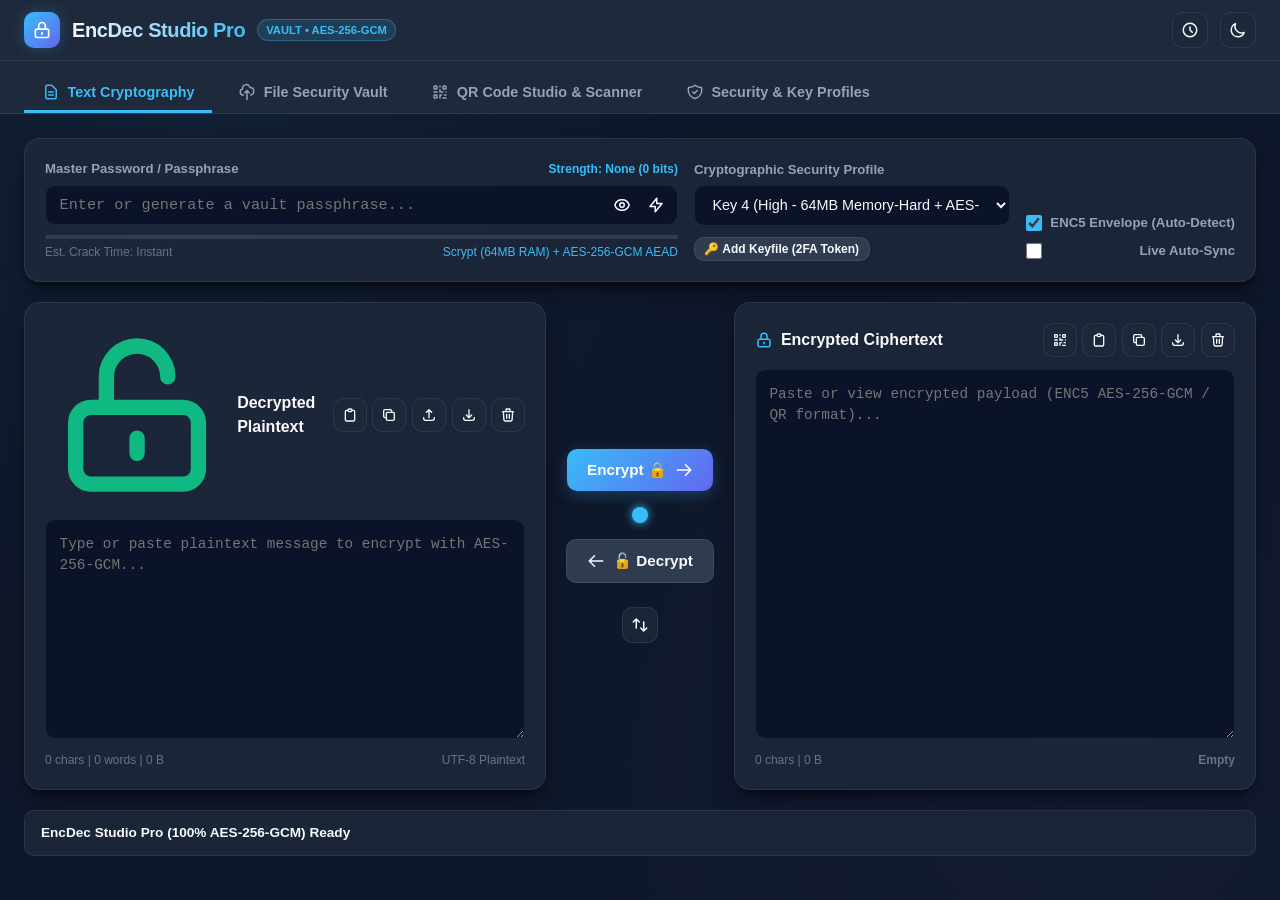
==== encdec_standalone.html @ 1359e19c "Add files via upload" ====
<!DOCTYPE html>
<html lang="en" data-theme="dark">
<head>
  <meta charset="UTF-8">
  <meta name="viewport" content="width=device-width, initial-scale=1.0">
  <title>EncDec Studio Pro — Military-Grade Cryptography & Vault Suite</title>
  <style>
/* ==========================================================================
   EncDec Studio Pro — Ultra-Modern Responsive Stylesheet
   ========================================================================== */

:root {
  --font-sans: -apple-system, BlinkMacSystemFont, "Segoe UI", Roboto, "Helvetica Neue", Arial, sans-serif;
  --font-mono: ui-monospace, "SF Mono", Menlo, Monaco, Consolas, "Liberation Mono", monospace;

  /* Dark Theme (Default) */
  --bg-app: #0f172a;
  --bg-surface: #1e293b;
  --bg-card: rgba(30, 41, 59, 0.85);
  --bg-card-hover: rgba(51, 65, 85, 0.9);
  --bg-input: #0b1329;
  --bg-input-focus: #0f172a;
  
  --border-color: rgba(255, 255, 255, 0.08);
  --border-focus: #38bdf8;
  
  --text-main: #f8fafc;
  --text-muted: #94a3b8;
  --text-dim: #64748b;
  
  --accent-blue: #38bdf8;
  --accent-indigo: #6366f1;
  --accent-purple: #a855f7;
  --accent-green: #10b981;
  --accent-red: #ef4444;
  --accent-amber: #f59e0b;
  
  --glow-blue: rgba(56, 189, 248, 0.25);
  --glow-green: rgba(16, 185, 129, 0.25);
  --glow-red: rgba(239, 68, 68, 0.25);
  
  --radius-sm: 6px;
  --radius-md: 10px;
  --radius-lg: 16px;
  --radius-xl: 24px;
  
  --shadow-card: 0 10px 25px -5px rgba(0, 0, 0, 0.5), 0 8px 10px -6px rgba(0, 0, 0, 0.5);
  --shadow-button: 0 4px 12px rgba(0, 0, 0, 0.25);
  
  --transition-fast: 0.15s ease;
  --transition-normal: 0.25s ease;
}

[data-theme="light"] {
  --bg-app: #f1f5f9;
  --bg-surface: #ffffff;
  --bg-card: rgba(255, 255, 255, 0.9);
  --bg-card-hover: #f8fafc;
  --bg-input: #f8fafc;
  --bg-input-focus: #ffffff;
  
  --border-color: rgba(0, 0, 0, 0.08);
  --border-focus: #0284c7;
  
  --text-main: #0f172a;
  --text-muted: #475569;
  --text-dim: #94a3b8;
  
  --accent-blue: #0284c7;
  --accent-indigo: #4f46e5;
  --accent-purple: #9333ea;
  
  --shadow-card: 0 10px 25px -5px rgba(0, 0, 0, 0.08), 0 8px 10px -6px rgba(0, 0, 0, 0.04);
}

/* Reset & Base Setup */
*, *::before, *::after {
  box-sizing: border-box;
  margin: 0;
  padding: 0;
}

body {
  font-family: var(--font-sans);
  background-color: var(--bg-app);
  color: var(--text-main);
  min-height: 100vh;
  display: flex;
  flex-direction: column;
  line-height: 1.5;
  overflow-x: hidden;
  background-image: radial-gradient(circle at 15% 15%, rgba(56, 189, 248, 0.05) 0%, transparent 40%),
                    radial-gradient(circle at 85% 85%, rgba(99, 102, 241, 0.05) 0%, transparent 40%);
  background-attachment: fixed;
}

/* App Header */
.app-header {
  background: var(--bg-surface);
  border-bottom: 1px solid var(--border-color);
  padding: 0.75rem 1.5rem;
  display: flex;
  justify-content: space-between;
  align-items: center;
  position: sticky;
  top: 0;
  z-index: 50;
  backdrop-filter: blur(12px);
}

.brand-container {
  display: flex;
  align-items: center;
  gap: 0.75rem;
}

.app-logo {
  width: 36px;
  height: 36px;
  background: linear-gradient(135deg, var(--accent-blue), var(--accent-indigo));
  border-radius: var(--radius-md);
  display: flex;
  align-items: center;
  justify-content: center;
  box-shadow: 0 0 15px var(--glow-blue);
}

.app-logo svg {
  width: 20px;
  height: 20px;
  color: #fff;
}

.brand-title {
  font-size: 1.25rem;
  font-weight: 700;
  letter-spacing: -0.02em;
  background: linear-gradient(to right, var(--text-main), var(--accent-blue));
  -webkit-background-clip: text;
  -webkit-text-fill-color: transparent;
}

.app-badge {
  font-size: 0.7rem;
  text-transform: uppercase;
  padding: 2px 8px;
  border-radius: 999px;
  background: rgba(56, 189, 248, 0.15);
  color: var(--accent-blue);
  border: 1px solid rgba(56, 189, 248, 0.3);
  font-weight: 600;
}

.header-actions {
  display: flex;
  align-items: center;
  gap: 0.75rem;
}

.theme-toggle-btn, .icon-btn {
  background: var(--bg-card);
  border: 1px solid var(--border-color);
  color: var(--text-main);
  padding: 0.5rem;
  border-radius: var(--radius-md);
  cursor: pointer;
  display: inline-flex;
  align-items: center;
  justify-content: center;
  transition: all var(--transition-fast);
}

.theme-toggle-btn:hover, .icon-btn:hover {
  background: var(--bg-card-hover);
  border-color: var(--border-focus);
  color: var(--accent-blue);
}

/* Nav Tabs */
.nav-tabs {
  display: flex;
  gap: 0.5rem;
  padding: 0.75rem 1.5rem 0;
  background: var(--bg-surface);
  border-bottom: 1px solid var(--border-color);
  overflow-x: auto;
}

.nav-tab {
  padding: 0.6rem 1.1rem;
  font-size: 0.9rem;
  font-weight: 600;
  color: var(--text-muted);
  background: transparent;
  border: none;
  border-bottom: 3px solid transparent;
  cursor: pointer;
  display: flex;
  align-items: center;
  gap: 0.5rem;
  transition: all var(--transition-fast);
  white-space: nowrap;
}

.nav-tab:hover {
  color: var(--text-main);
}

.nav-tab.active {
  color: var(--accent-blue);
  border-bottom-color: var(--accent-blue);
}

/* Main Container */
.main-container {
  flex: 1;
  max-width: 1380px;
  width: 100%;
  margin: 0 auto;
  padding: 1.5rem;
  display: flex;
  flex-direction: column;
  gap: 1.5rem;
}

.tab-pane {
  display: none;
  flex-direction: column;
  gap: 1.25rem;
  animation: fadeIn 0.2s ease-in-out;
}

.tab-pane.active {
  display: flex;
}

@keyframes fadeIn {
  from { opacity: 0; transform: translateY(4px); }
  to { opacity: 1; transform: translateY(0); }
}

/* Glass Card */
.glass-card {
  background: var(--bg-card);
  border: 1px solid var(--border-color);
  border-radius: var(--radius-lg);
  padding: 1.25rem;
  box-shadow: var(--shadow-card);
  backdrop-filter: blur(16px);
  position: relative;
}

/* Master Password & Configuration Bar */
.master-bar {
  display: flex;
  flex-direction: column;
  gap: 1rem;
}

.master-bar-grid {
  display: grid;
  grid-template-columns: 2fr 1fr auto;
  gap: 1rem;
  align-items: end;
}

@media (max-width: 900px) {
  .master-bar-grid {
    grid-template-columns: 1fr;
  }
}

.input-group {
  display: flex;
  flex-direction: column;
  gap: 0.35rem;
  position: relative;
}

.input-label {
  font-size: 0.825rem;
  font-weight: 600;
  color: var(--text-muted);
  display: flex;
  justify-content: space-between;
  align-items: center;
}

.input-wrapper {
  display: flex;
  align-items: center;
  background: var(--bg-input);
  border: 1px solid var(--border-color);
  border-radius: var(--radius-md);
  overflow: hidden;
  transition: border-color var(--transition-fast);
}

.input-wrapper:focus-within {
  border-color: var(--border-focus);
  box-shadow: 0 0 0 2px var(--glow-blue);
}

.input-field {
  width: 100%;
  padding: 0.65rem 0.85rem;
  background: transparent;
  border: none;
  color: var(--text-main);
  font-family: var(--font-mono);
  font-size: 0.95rem;
  outline: none;
}

.select-field {
  width: 100%;
  padding: 0.65rem 0.85rem;
  background: var(--bg-input);
  border: 1px solid var(--border-color);
  border-radius: var(--radius-md);
  color: var(--text-main);
  font-size: 0.9rem;
  font-weight: 500;
  outline: none;
  cursor: pointer;
  transition: border-color var(--transition-fast);
}

.select-field:focus {
  border-color: var(--border-focus);
}

/* Password Strength Indicator */
.password-meter-container {
  display: flex;
  flex-direction: column;
  gap: 0.25rem;
  margin-top: 0.25rem;
}

.password-meter-bar {
  height: 4px;
  width: 100%;
  background: rgba(255, 255, 255, 0.1);
  border-radius: 999px;
  overflow: hidden;
}

.password-meter-fill {
  height: 100%;
  width: 0%;
  border-radius: 999px;
  transition: width 0.3s ease, background-color 0.3s ease;
}

.password-meta {
  display: flex;
  justify-content: space-between;
  font-size: 0.75rem;
  color: var(--text-dim);
}

/* Workspace Layout: Split Column */
.workspace-grid {
  display: grid;
  grid-template-columns: 1fr auto 1fr;
  gap: 1.25rem;
  align-items: stretch;
}

@media (max-width: 1024px) {
  .workspace-grid {
    grid-template-columns: 1fr;
  }
}

.text-panel {
  display: flex;
  flex-direction: column;
  gap: 0.75rem;
}

.panel-header {
  display: flex;
  justify-content: space-between;
  align-items: center;
}

.panel-title {
  font-size: 1rem;
  font-weight: 700;
  display: flex;
  align-items: center;
  gap: 0.5rem;
}

.panel-actions {
  display: flex;
  gap: 0.35rem;
}

.panel-textarea-wrapper {
  position: relative;
  flex: 1;
  display: flex;
}

.panel-textarea {
  width: 100%;
  min-height: 220px;
  padding: 0.85rem;
  background: var(--bg-input);
  border: 1px solid var(--border-color);
  border-radius: var(--radius-md);
  color: var(--text-main);
  font-family: var(--font-mono);
  font-size: 0.9rem;
  line-height: 1.5;
  resize: vertical;
  outline: none;
  transition: border-color var(--transition-fast);
}

.panel-textarea:focus {
  border-color: var(--border-focus);
  box-shadow: 0 0 0 2px var(--glow-blue);
}

.panel-footer {
  display: flex;
  justify-content: space-between;
  align-items: center;
  font-size: 0.75rem;
  color: var(--text-dim);
}

/* Central Action Hub */
.action-hub {
  display: flex;
  flex-direction: column;
  align-items: center;
  justify-content: center;
  gap: 1rem;
  padding: 1rem 0;
}

@media (max-width: 1024px) {
  .action-hub {
    flex-direction: row;
    flex-wrap: wrap;
  }
}

.action-btn-primary {
  background: linear-gradient(135deg, var(--accent-blue), var(--accent-indigo));
  color: #fff;
  border: none;
  padding: 0.75rem 1.25rem;
  border-radius: var(--radius-md);
  font-weight: 700;
  font-size: 0.95rem;
  cursor: pointer;
  display: flex;
  align-items: center;
  gap: 0.5rem;
  box-shadow: 0 4px 15px var(--glow-blue);
  transition: all var(--transition-fast);
}

.action-btn-primary:hover {
  transform: translateY(-1px);
  box-shadow: 0 6px 20px var(--glow-blue);
}

.action-btn-primary:active {
  transform: translateY(1px);
}

.action-btn-secondary {
  background: var(--bg-card-hover);
  color: var(--text-main);
  border: 1px solid var(--border-color);
  padding: 0.75rem 1.25rem;
  border-radius: var(--radius-md);
  font-weight: 700;
  font-size: 0.95rem;
  cursor: pointer;
  display: flex;
  align-items: center;
  gap: 0.5rem;
  transition: all var(--transition-fast);
}

.action-btn-secondary:hover {
  border-color: var(--border-focus);
  color: var(--accent-blue);
}

/* Status Indicator Beacon */
.status-beacon-container {
  display: flex;
  align-items: center;
  justify-content: center;
  position: relative;
}

.beacon-dot {
  width: 16px;
  height: 16px;
  border-radius: 50%;
  background: var(--accent-blue);
  box-shadow: 0 0 10px var(--accent-blue);
  transition: background-color 0.3s ease, box-shadow 0.3s ease;
}

.beacon-dot.success {
  background: var(--accent-green);
  box-shadow: 0 0 15px var(--glow-green);
}

.beacon-dot.error {
  background: var(--accent-red);
  box-shadow: 0 0 15px var(--glow-red);
}

.beacon-dot.processing {
  background: var(--accent-amber);
  animation: pulse 1s infinite;
}

@keyframes pulse {
  0% { transform: scale(0.9); opacity: 0.7; }
  50% { transform: scale(1.15); opacity: 1; }
  100% { transform: scale(0.9); opacity: 0.7; }
}

/* Status Banner */
.status-banner {
  background: var(--bg-card);
  border: 1px solid var(--border-color);
  border-radius: var(--radius-md);
  padding: 0.75rem 1rem;
  display: flex;
  align-items: center;
  justify-content: space-between;
  font-size: 0.85rem;
}

.status-message {
  display: flex;
  align-items: center;
  gap: 0.5rem;
  font-weight: 600;
}

/* File Dropzone */
.dropzone {
  border: 2px dashed var(--border-color);
  border-radius: var(--radius-lg);
  padding: 2.5rem 1.5rem;
  display: flex;
  flex-direction: column;
  align-items: center;
  justify-content: center;
  gap: 1rem;
  background: rgba(11, 19, 41, 0.4);
  cursor: pointer;
  transition: all var(--transition-normal);
  text-align: center;
}

.dropzone:hover, .dropzone.dragover {
  border-color: var(--accent-blue);
  background: rgba(56, 189, 248, 0.05);
}

.dropzone-icon {
  width: 48px;
  height: 48px;
  color: var(--accent-blue);
}

.file-info-card {
  display: flex;
  align-items: center;
  justify-content: space-between;
  background: var(--bg-input);
  border: 1px solid var(--border-color);
  border-radius: var(--radius-md);
  padding: 1rem;
}

/* QR Code Studio */
.qr-studio-grid {
  display: grid;
  grid-template-columns: 1fr 1fr;
  gap: 1.5rem;
}

@media (max-width: 900px) {
  .qr-studio-grid {
    grid-template-columns: 1fr;
  }
}

.qr-canvas-container {
  display: flex;
  flex-direction: column;
  align-items: center;
  justify-content: center;
  padding: 1.5rem;
  background: #ffffff;
  border-radius: var(--radius-md);
  box-shadow: 0 4px 20px rgba(0, 0, 0, 0.2);
  margin-bottom: 1rem;
}

.qr-canvas-container canvas {
  max-width: 100%;
  height: auto;
  border-radius: var(--radius-sm);
}

.camera-preview-container {
  position: relative;
  width: 100%;
  aspect-ratio: 4/3;
  background: #000;
  border-radius: var(--radius-md);
  overflow: hidden;
  display: flex;
  align-items: center;
  justify-content: center;
}

.camera-preview-container video {
  width: 100%;
  height: 100%;
  object-fit: cover;
}

.scan-reticle {
  position: absolute;
  width: 60%;
  height: 60%;
  border: 2px solid var(--accent-blue);
  border-radius: var(--radius-md);
  box-shadow: 0 0 0 9999px rgba(0, 0, 0, 0.5);
  pointer-events: none;
}

.scan-laser {
  position: absolute;
  top: 0;
  left: 0;
  width: 100%;
  height: 2px;
  background: linear-gradient(to right, transparent, var(--accent-blue), transparent);
  box-shadow: 0 0 8px var(--accent-blue);
  animation: scanLaser 2s linear infinite;
}

@keyframes scanLaser {
  0% { top: 0%; opacity: 0.8; }
  50% { top: 100%; opacity: 1; }
  100% { top: 0%; opacity: 0.8; }
}

/* Modals */
.modal-overlay {
  position: fixed;
  top: 0;
  left: 0;
  width: 100vw;
  height: 100vh;
  background: rgba(0, 0, 0, 0.7);
  backdrop-filter: blur(8px);
  display: flex;
  align-items: center;
  justify-content: center;
  z-index: 100;
  opacity: 0;
  pointer-events: none;
  transition: opacity var(--transition-normal);
}

.modal-overlay.open {
  opacity: 1;
  pointer-events: auto;
}

.modal-dialog {
  background: var(--bg-surface);
  border: 1px solid var(--border-color);
  border-radius: var(--radius-xl);
  max-width: 540px;
  width: 90%;
  box-shadow: 0 25px 50px -12px rgba(0, 0, 0, 0.7);
  padding: 1.5rem;
  transform: scale(0.95);
  transition: transform var(--transition-normal);
}

.modal-overlay.open .modal-dialog {
  transform: scale(1);
}

/* Toast System */
.toast-container {
  position: fixed;
  bottom: 1.5rem;
  right: 1.5rem;
  display: flex;
  flex-direction: column;
  gap: 0.5rem;
  z-index: 200;
}

.toast {
  background: var(--bg-surface);
  color: var(--text-main);
  border: 1px solid var(--border-color);
  border-left: 4px solid var(--accent-blue);
  border-radius: var(--radius-md);
  padding: 0.75rem 1rem;
  box-shadow: var(--shadow-card);
  display: flex;
  align-items: center;
  gap: 0.5rem;
  font-size: 0.875rem;
  font-weight: 500;
  animation: slideInRight 0.3s cubic-bezier(0.16, 1, 0.3, 1);
}

.toast.success { border-left-color: var(--accent-green); }
.toast.error { border-left-color: var(--accent-red); }

@keyframes slideInRight {
  from { transform: translateX(100%); opacity: 0; }
  to { transform: translateX(0); opacity: 1; }
}

/* Security Profile Table */
.security-table {
  width: 100%;
  border-collapse: collapse;
  font-size: 0.875rem;
}

.security-table th, .security-table td {
  padding: 0.75rem 1rem;
  text-align: left;
  border-bottom: 1px solid var(--border-color);
}

.security-table th {
  color: var(--text-muted);
  font-weight: 600;
  background: rgba(255, 255, 255, 0.02);
}

.security-table tr:hover td {
  background: rgba(255, 255, 255, 0.03);
}

/* Responsive Utilities */
@media (max-width: 640px) {
  .main-container { padding: 1rem; }
  .nav-tabs { padding: 0.5rem 1rem 0; }
  .panel-header { flex-direction: column; align-items: flex-start; gap: 0.5rem; }
}

</style>
</head>
<body>
  <!-- App Header -->
  <header class="app-header">
    <div class="brand-container">
      <div class="app-logo">
        <svg fill="none" stroke="currentColor" viewBox="0 0 24 24">
          <path stroke-linecap="round" stroke-linejoin="round" stroke-width="2" d="M12 15v2m-6 4h12a2 2 0 002-2v-6a2 2 0 00-2-2H6a2 2 0 00-2 2v6a2 2 0 002 2zm10-10V7a4 4 0 00-8 0v4h8z"/>
        </svg>
      </div>
      <div>
        <h1 class="brand-title">EncDec Studio Pro</h1>
      </div>
      <span class="app-badge">Vault • AES-256-GCM</span>
    </div>
    
    <div class="header-actions">
      <button class="icon-btn" id="openLogBtn" title="View Session Activity Log">
        <svg width="18" height="18" fill="none" stroke="currentColor" viewBox="0 0 24 24">
          <path stroke-linecap="round" stroke-linejoin="round" stroke-width="2" d="M12 8v4l3 3m6-3a9 9 0 11-18 0 9 9 0 0118 0z"/>
        </svg>
      </button>
      <button class="theme-toggle-btn" id="themeToggleBtn" title="Toggle Dark/Light Mode">
        <svg id="themeIcon" width="18" height="18" fill="none" stroke="currentColor" viewBox="0 0 24 24">
          <path stroke-linecap="round" stroke-linejoin="round" stroke-width="2" d="M20.354 15.354A9 9 0 018.646 3.646 9.003 9.003 0 0012 21a9.003 9.003 0 008.354-5.646z"/>
        </svg>
      </button>
    </div>
  </header>

  <!-- Navigation Tabs -->
  <nav class="nav-tabs">
    <button class="nav-tab active" data-tab="text">
      <svg width="18" height="18" fill="none" stroke="currentColor" viewBox="0 0 24 24"><path stroke-linecap="round" stroke-linejoin="round" stroke-width="2" d="M9 12h6m-6 4h6m2 5H7a2 2 0 01-2-2V5a2 2 0 012-2h5.586a1 1 0 01.707.293l5.414 5.414a1 1 0 01.293.707V19a2 2 0 01-2 2z"/></svg>
      Text Cryptography
    </button>
    <button class="nav-tab" data-tab="file">
      <svg width="18" height="18" fill="none" stroke="currentColor" viewBox="0 0 24 24"><path stroke-linecap="round" stroke-linejoin="round" stroke-width="2" d="M7 16a4 4 0 01-.88-7.903A5 5 0 1115.9 6L16 6a5 5 0 011 9.9M15 13l-3-3m0 0l-3 3m3-3v12"/></svg>
      File Security Vault
    </button>
    <button class="nav-tab" data-tab="qr">
      <svg width="18" height="18" fill="none" stroke="currentColor" viewBox="0 0 24 24"><path stroke-linecap="round" stroke-linejoin="round" stroke-width="2" d="M12 4v1m6 11h2m-6 0h-2v4m0-11v3m0 0h.01M12 12h4.01M16 20h4M4 12h4m12 0h.01M5 8h2a1 1 0 001-1V5a1 1 0 00-1-1H5a1 1 0 00-1 1v2a1 1 0 001 1zm12 0h2a1 1 0 001-1V5a1 1 0 00-1-1h-2a1 1 0 00-1 1v2a1 1 0 001 1zM5 20h2a1 1 0 001-1v-2a1 1 0 00-1-1H5a1 1 0 00-1 1v2a1 1 0 001 1z"/></svg>
      QR Code Studio & Scanner
    </button>
    <button class="nav-tab" data-tab="security">
      <svg width="18" height="18" fill="none" stroke="currentColor" viewBox="0 0 24 24"><path stroke-linecap="round" stroke-linejoin="round" stroke-width="2" d="M9 12l2 2 4-4m5.618-4.016A11.955 11.955 0 0112 2.944a11.955 11.955 0 01-8.618 3.04A12.02 12.02 0 003 9c0 5.591 3.824 10.29 9 11.622 5.176-1.332 9-6.03 9-11.622 0-1.042-.133-2.052-.382-3.016z"/></svg>
      Security & Key Profiles
    </button>
  </nav>

  <!-- Main Workspace -->
  <main class="main-container">
    
    <!-- Tab 1: Text Cryptography -->
    <section id="textPane" class="tab-pane active">
      <!-- Master Password & Configuration Bar -->
      <div class="glass-card master-bar">
        <div class="master-bar-grid">
          <div class="input-group">
            <div class="input-label">
              <span>Master Password / Passphrase</span>
              <span id="passwordEntropyLabel" style="font-size: 0.75rem; color: var(--accent-blue);">Strength: None (0 bits)</span>
            </div>
            <div class="input-wrapper">
              <input type="password" id="masterPassword" class="input-field" placeholder="Enter or generate a vault passphrase...">
              <button id="togglePasswordBtn" class="icon-btn" style="border:none; background:transparent;" title="Show/Hide Password">
                <svg id="eyeIcon" width="18" height="18" fill="none" stroke="currentColor" viewBox="0 0 24 24"><path stroke-linecap="round" stroke-linejoin="round" stroke-width="2" d="M15 12a3 3 0 11-6 0 3 3 0 016 0z"/><path stroke-linecap="round" stroke-linejoin="round" stroke-width="2" d="M2.458 12C3.732 7.943 7.523 5 12 5c4.478 0 8.268 2.943 9.542 7-1.274 4.057-5.064 7-9.542 7-4.477 0-8.268-2.943-9.542-7z"/></svg>
              </button>
              <button id="generatePasswordBtn" class="icon-btn" style="border:none; background:transparent; margin-right: 4px;" title="Open Diceware & Password Generator">
                <svg width="18" height="18" fill="none" stroke="currentColor" viewBox="0 0 24 24"><path stroke-linecap="round" stroke-linejoin="round" stroke-width="2" d="M13 10V3L4 14h7v7l9-11h-7z"/></svg>
              </button>
            </div>
            <div class="password-meter-container">
              <div class="password-meter-bar">
                <div id="passwordMeterFill" class="password-meter-fill"></div>
              </div>
              <div class="password-meta">
                <span id="passwordCrackTimeLabel">Est. Crack Time: Instant</span>
                <span id="kdfLabelBadge">Scrypt Memory-Hard / Argon2</span>
              </div>
            </div>
          </div>

          <div class="input-group">
            <label class="input-label" for="keyTypeSelect">Cryptographic Security Profile</label>
            <select id="keyTypeSelect" class="select-field"></select>
            
            <!-- Keyfile / 2FA Status -->
            <div style="display: flex; align-items: center; gap: 0.5rem; margin-top: 0.35rem;">
              <button id="loadKeyfileBtn" class="action-btn-secondary" style="padding: 0.25rem 0.6rem; font-size: 0.75rem; display: flex; align-items: center; gap: 4px;" title="Attach a 2-factor Keyfile token">
                <span>🔑 Add Keyfile (2FA Token)</span>
              </button>
              <input type="file" id="keyfileInput" style="display: none;">
              <div id="keyfileBadge" style="display: none; align-items: center; gap: 6px; font-size: 0.75rem; background: rgba(16,185,129,0.15); border: 1px solid rgba(16,185,129,0.3); color: var(--accent-green); padding: 2px 8px; border-radius: var(--radius-sm);">
                <span id="keyfileNameSpan">Keyfile Active</span>
                <button id="removeKeyfileBtn" style="background: none; border: none; color: inherit; cursor: pointer; font-size: 0.8rem;" title="Remove Keyfile">✕</button>
              </div>
            </div>
          </div>

          <div class="input-group" style="justify-content: flex-end; gap: 0.5rem;">
            <label class="input-label" style="display:flex; align-items:center; gap:0.5rem; cursor:pointer;" title="Auto-detects Key tier on decrypt">
              <input type="checkbox" id="useEnvelopeToggle" checked style="accent-color: var(--accent-blue); width: 16px; height: 16px;">
              <span>ENC5 Envelope (Auto-Detect)</span>
            </label>
            <label class="input-label" style="display:flex; align-items:center; gap:0.5rem; cursor:pointer;" title="Automatically encrypts or decrypts as you type">
              <input type="checkbox" id="liveSyncToggle" style="accent-color: var(--accent-blue); width: 16px; height: 16px;">
              <span>Live Auto-Sync</span>
            </label>
          </div>
        </div>
      </div>

      <!-- Split Workspace Panes -->
      <div class="workspace-grid">
        <!-- Left Panel: Decrypted Plaintext -->
        <div class="glass-card text-panel">
          <div class="panel-header">
            <div class="panel-title">
              <svg width=\"18\" height=\"18\" color="var(--accent-green)" fill="none" stroke="currentColor" viewBox="0 0 24 24"><path stroke-linecap="round" stroke-linejoin="round" stroke-width="2" d="M8 11V7a4 4 0 118 0m-4 8v2m-6 4h12a2 2 0 002-2v-6a2 2 0 00-2-2H6a2 2 0 00-2 2v6a2 2 0 002 2z"/></svg>
              Decrypted Plaintext
            </div>
            <div class="panel-actions">
              <button id="pastePlainBtn" class="icon-btn" title="Paste Plaintext"><svg width="16" height="16" fill="none" stroke="currentColor" viewBox="0 0 24 24"><path stroke-linecap="round" stroke-linejoin="round" stroke-width="2" d="M9 5H7a2 2 0 00-2 2v12a2 2 0 002 2h10a2 2 0 002-2V7a2 2 0 00-2-2h-2M9 5a2 2 0 002 2h2a2 2 0 002-2M9 5a2 2 0 012-2h2a2 2 0 012 2"/></svg></button>
              <button id="copyPlainBtn" class="icon-btn" title="Copy Plaintext"><svg width="16" height="16" fill="none" stroke="currentColor" viewBox="0 0 24 24"><path stroke-linecap="round" stroke-linejoin="round" stroke-width="2" d="M8 16H6a2 2 0 01-2-2V6a2 2 0 012-2h8a2 2 0 012 2v2m-6 12h8a2 2 0 002-2v-8a2 2 0 00-2-2h-8a2 2 0 00-2 2v8a2 2 0 002 2z"/></svg></button>
              <button id="loadPlainBtn" class="icon-btn" title="Load Text File"><svg width="16" height="16" fill="none" stroke="currentColor" viewBox="0 0 24 24"><path stroke-linecap="round" stroke-linejoin="round" stroke-width="2" d="M4 16v1a3 3 0 003 3h10a3 3 0 003-3v-1m-4-8l-4-4m0 0L8 8m4-4v12"/></svg></button>
              <input type="file" id="plainFileInput" style="display: none;" accept=".txt,.md,.json,.csv,.log,.py,.js,.html">
              <button id="downloadPlainBtn" class="icon-btn" title="Save as .txt"><svg width="16" height="16" fill="none" stroke="currentColor" viewBox="0 0 24 24"><path stroke-linecap="round" stroke-linejoin="round" stroke-width="2" d="M4 16v1a3 3 0 003 3h10a3 3 0 003-3v-1m-4-4l-4 4m0 0l-4-4m4 4V4"/></svg></button>
              <button id="clearPlainBtn" class="icon-btn" title="Clear Plaintext"><svg width="16" height="16" fill="none" stroke="currentColor" viewBox="0 0 24 24"><path stroke-linecap="round" stroke-linejoin="round" stroke-width="2" d="M19 7l-.867 12.142A2 2 0 0116.138 21H7.862a2 2 0 01-1.995-1.858L5 7m5 4v6m4-6v6m1-10V4a1 1 0 00-1-1h-4a1 1 0 00-1 1v3M4 7h16"/></svg></button>
            </div>
          </div>
          <div class="panel-textarea-wrapper">
            <textarea id="plainTextInput" class="panel-textarea" placeholder="Type or paste plaintext message to encrypt with AES-256-GCM..."></textarea>
          </div>
          <div class="panel-footer">
            <span id="plainStats">0 chars | 0 words | 0 B</span>
            <span>UTF-8 Plaintext</span>
          </div>
        </div>

        <!-- Center Hub: Actions -->
        <div class="action-hub">
          <button id="encryptBtn" class="action-btn-primary" title="Encrypt Plaintext (Ctrl+Enter)">
            <span>Encrypt 🔒</span>
            <svg width="18" height="18" fill="none" stroke="currentColor" viewBox="0 0 24 24"><path stroke-linecap="round" stroke-linejoin="round" stroke-width="2" d="M14 5l7 7m0 0l-7 7m7-7H3"/></svg>
          </button>
          
          <div class="status-beacon-container" title="Cryptographic State">
            <div id="statusBeacon" class="beacon-dot"></div>
          </div>

          <button id="decryptBtn" class="action-btn-secondary" title="Decrypt Ciphertext (Ctrl+Shift+Enter)">
            <svg width="18" height="18" fill="none" stroke="currentColor" viewBox="0 0 24 24"><path stroke-linecap="round" stroke-linejoin="round" stroke-width="2" d="M10 19l-7-7m0 0l7-7m-7 7h18"/></svg>
            <span>🔓 Decrypt</span>
          </button>

          <button id="swapTextBtn" class="icon-btn" title="Swap Plaintext & Ciphertext" style="margin-top: 0.5rem;">
            <svg width="18" height="18" fill="none" stroke="currentColor" viewBox="0 0 24 24"><path stroke-linecap="round" stroke-linejoin="round" stroke-width="2" d="M7 16V4m0 0L3 8m4-4l4 4m6 0v12m0 0l4-4m-4 4l-4-4"/></svg>
          </button>
        </div>

        <!-- Right Panel: Encrypted Ciphertext -->
        <div class="glass-card text-panel">
          <div class="panel-header">
            <div class="panel-title">
              <svg width="18" height="18" color="var(--accent-blue)" fill="none" stroke="currentColor" viewBox="0 0 24 24"><path stroke-linecap="round" stroke-linejoin="round" stroke-width="2" d="M12 15v2m-6 4h12a2 2 0 002-2v-6a2 2 0 00-2-2H6a2 2 0 00-2 2v6a2 2 0 002 2zm10-10V7a4 4 0 00-8 0v4h8z"/></svg>
              Encrypted Ciphertext
            </div>
            <div class="panel-actions">
              <button id="openQrBtn" class="icon-btn" title="Show QR Code"><svg width="16" height="16" fill="none" stroke="currentColor" viewBox="0 0 24 24"><path stroke-linecap="round" stroke-linejoin="round" stroke-width="2" d="M12 4v1m6 11h2m-6 0h-2v4m0-11v3m0 0h.01M12 12h4.01M16 20h4M4 12h4m12 0h.01M5 8h2a1 1 0 001-1V5a1 1 0 00-1-1H5a1 1 0 00-1 1v2a1 1 0 001 1zm12 0h2a1 1 0 001-1V5a1 1 0 00-1-1h-2a1 1 0 00-1 1v2a1 1 0 001 1zM5 20h2a1 1 0 001-1v-2a1 1 0 00-1-1H5a1 1 0 00-1 1v2a1 1 0 001 1z"/></svg></button>
              <button id="pasteCipherBtn" class="icon-btn" title="Paste Ciphertext / QR Scan"><svg width="16" height="16" fill="none" stroke="currentColor" viewBox="0 0 24 24"><path stroke-linecap="round" stroke-linejoin="round" stroke-width="2" d="M9 5H7a2 2 0 00-2 2v12a2 2 0 002 2h10a2 2 0 002-2V7a2 2 0 00-2-2h-2M9 5a2 2 0 002 2h2a2 2 0 002-2M9 5a2 2 0 012-2h2a2 2 0 012 2"/></svg></button>
              <button id="copyCipherBtn" class="icon-btn" title="Copy Ciphertext"><svg width="16" height="16" fill="none" stroke="currentColor" viewBox="0 0 24 24"><path stroke-linecap="round" stroke-linejoin="round" stroke-width="2" d="M8 16H6a2 2 0 01-2-2V6a2 2 0 012-2h8a2 2 0 012 2v2m-6 12h8a2 2 0 002-2v-8a2 2 0 00-2-2h-8a2 2 0 00-2 2v8a2 2 0 002 2z"/></svg></button>
              <button id="downloadCipherBtn" class="icon-btn" title="Save as .enc / .txt"><svg width="16" height="16" fill="none" stroke="currentColor" viewBox="0 0 24 24"><path stroke-linecap="round" stroke-linejoin="round" stroke-width="2" d="M4 16v1a3 3 0 003 3h10a3 3 0 003-3v-1m-4-4l-4 4m0 0l-4-4m4 4V4"/></svg></button>
              <button id="clearCipherBtn" class="icon-btn" title="Clear Ciphertext"><svg width="16" height="16" fill="none" stroke="currentColor" viewBox="0 0 24 24"><path stroke-linecap="round" stroke-linejoin="round" stroke-width="2" d="M19 7l-.867 12.142A2 2 0 0116.138 21H7.862a2 2 0 01-1.995-1.858L5 7m5 4v6m4-6v6m1-10V4a1 1 0 00-1-1h-4a1 1 0 00-1 1v3M4 7h16"/></svg></button>
            </div>
          </div>
          <div class="panel-textarea-wrapper">
            <textarea id="cipherTextInput" class="panel-textarea" placeholder="Paste or view encrypted payload (ENC5 AES-256-GCM / QR format)..."></textarea>
          </div>
          <div class="panel-footer">
            <span id="cipherStats">0 chars | 0 B</span>
            <span id="payloadBadge" style="font-weight: 600;">Empty</span>
          </div>
        </div>
      </div>

      <!-- Status Banner -->
      <div class="status-banner">
        <div class="status-message">
          <span id="statusMessage">Ready</span>
        </div>
        <div id="statusDetails" style="font-size: 0.75rem; color: var(--text-dim);"></div>
      </div>
    </section>

    <!-- Tab 2: File Security Vault -->
    <section id="filePane" class="tab-pane">
      <div class="glass-card">
        <h2 style="font-size: 1.15rem; font-weight: 700; margin-bottom: 1rem; display: flex; align-items: center; gap: 0.5rem;">
          <svg width="20" height="20" color="var(--accent-blue)" fill="none" stroke="currentColor" viewBox="0 0 24 24"><path stroke-linecap="round" stroke-linejoin="round" stroke-width="2" d="M9 12h6m-6 4h6m2 5H7a2 2 0 01-2-2V5a2 2 0 012-2h5.586a1 1 0 01.707.293l5.414 5.414a1 1 0 01.293.707V19a2 2 0 01-2 2z"/></svg>
          Military-Grade File Vault (ENC5F • AES-256-GCM & Scrypt/Argon2)
        </h2>
        
        <input type="file" id="fileInput" style="display: none;">
        <div id="fileDropzone" class="dropzone">
          <svg class="dropzone-icon" fill="none" stroke="currentColor" viewBox="0 0 24 24">
            <path stroke-linecap="round" stroke-linejoin="round" stroke-width="1.5" d="M7 16a4 4 0 01-.88-7.903A5 5 0 1115.9 6L16 6a5 5 0 011 9.9M15 13l-3-3m0 0l-3 3m3-3v12"/>
          </svg>
          <div>
            <div style="font-weight: 600; font-size: 1rem; margin-bottom: 0.25rem;">Drag & drop any file here or click to browse</div>
            <div style="font-size: 0.8rem; color: var(--text-muted);">Compatible with Next-Gen ENC5F (.enc) & Legacy ENC4F containers</div>
          </div>
        </div>

        <div id="fileInfoCard" class="file-info-card" style="display: none; margin-top: 1rem; flex-direction: column; gap: 1rem;">
          <div style="display: flex; justify-content: space-between; align-items: center; width: 100%;">
            <div style="display: flex; align-items: center; gap: 0.75rem;">
              <svg width="28" height="28" color="var(--accent-blue)" fill="none" stroke="currentColor" viewBox="0 0 24 24"><path stroke-linecap="round" stroke-linejoin="round" stroke-width="2" d="M7 21h10a2 2 0 002-2V9.414a1 1 0 00-.293-.707l-5.414-5.414A1 1 0 0012.586 3H7a2 2 0 00-2 2v14a2 2 0 002 2z"/></svg>
              <div>
                <div id="fileNameDisplay" style="font-weight: 600; font-size: 1rem;"></div>
                <div id="fileSizeDisplay" style="font-size: 0.8rem; color: var(--text-dim);"></div>
              </div>
            </div>
            <button id="fileClearBtn" class="icon-btn" title="Remove selected file">✕</button>
          </div>

          <div class="input-group" style="width: 100%;">
            <div class="input-label">
              <span>File Specific Password (Optional Override)</span>
              <button id="copyMasterToFilePwdBtn" class="icon-btn" style="padding: 2px 8px; font-size: 0.75rem; border: none;" title="Sync from Master Password">🔗 Copy Master Password</button>
            </div>
            <div class="input-wrapper">
              <input type="password" id="filePasswordInput" class="input-field" placeholder="Leave empty to use Master Password...">
            </div>
          </div>

          <div style="display: flex; gap: 0.75rem; width: 100%;">
            <button id="encryptFileBtn" class="action-btn-primary" style="flex: 1; justify-content: center; padding: 0.75rem;">🔒 Encrypt File (.enc)</button>
            <button id="decryptFileBtn" class="action-btn-secondary" style="flex: 1; justify-content: center; padding: 0.75rem;">🔓 Decrypt File</button>
          </div>
        </div>

        <div id="fileProgressBar" style="display: none; margin-top: 1.25rem;">
          <div class="password-meter-bar" style="height: 8px;">
            <div id="fileProgressFill" class="password-meter-fill" style="background-color: var(--accent-blue);"></div>
          </div>
          <div id="fileProgressText" style="font-size: 0.85rem; color: var(--text-muted); margin-top: 0.35rem; text-align: center;"></div>
        </div>
      </div>
    </section>

    <!-- Tab 3: QR Code Studio -->
    <section id="qrPane" class="tab-pane">
      <div class="qr-studio-grid">
        <!-- QR Generator Card -->
        <div class="glass-card">
          <h2 style="font-size: 1.1rem; font-weight: 700; margin-bottom: 1rem; display: flex; align-items: center; gap: 0.5rem;">
            <svg width="20" height="20" color="var(--accent-blue)" fill="none" stroke="currentColor" viewBox="0 0 24 24"><path stroke-linecap="round" stroke-linejoin="round" stroke-width="2" d="M12 4v1m6 11h2m-6 0h-2v4m0-11v3m0 0h.01M12 12h4.01M16 20h4M4 12h4m12 0h.01M5 8h2a1 1 0 001-1V5a1 1 0 00-1-1H5a1 1 0 00-1 1v2a1 1 0 001 1zm12 0h2a1 1 0 001-1V5a1 1 0 00-1-1h-2a1 1 0 00-1 1v2a1 1 0 001 1zM5 20h2a1 1 0 001-1v-2a1 1 0 00-1-1H5a1 1 0 00-1 1v2a1 1 0 001 1z"/></svg>
            QR Code Generator
          </h2>
          
          <div class="qr-canvas-container">
            <canvas id="qrCanvas" width="220" height="220"></canvas>
            <div id="qrPayloadStats" style="font-size: 0.75rem; color: #475569; margin-top: 0.5rem;">Waiting for payload...</div>
          </div>

          <div class="input-group" style="margin-bottom: 0.75rem;">
            <label class="input-label" for="qrSourceInput">Source Ciphertext Payload</label>
            <textarea id="qrSourceInput" class="panel-textarea" style="min-height: 80px;" placeholder="Ciphertext to encode into QR code..."></textarea>
          </div>

          <div style="display: flex; justify-content: space-between; align-items: center; margin-bottom: 1rem;">
            <label style="display: flex; align-items: center; gap: 0.5rem; font-size: 0.85rem; cursor: pointer;">
              <input type="checkbox" id="qrZlibCompress" checked style="accent-color: var(--accent-blue);">
              <span>Enable Zlib Compression (EncDec Standard)</span>
            </label>
          </div>

          <div style="display: grid; grid-template-columns: 1fr 1fr; gap: 0.5rem;">
            <button id="downloadQrPngBtn" class="action-btn-secondary" style="padding: 0.5rem; font-size: 0.85rem;">💾 Download PNG</button>
            <button id="downloadQrSvgBtn" class="action-btn-secondary" style="padding: 0.5rem; font-size: 0.85rem;">📐 Download SVG</button>
            <button id="copyQrImageBtn" class="action-btn-secondary" style="padding: 0.5rem; font-size: 0.85rem;">📋 Copy Image</button>
            <button id="copyQrPayloadBtn" class="action-btn-secondary" style="padding: 0.5rem; font-size: 0.85rem;">📋 Copy Payload</button>
          </div>
        </div>

        <!-- QR Scanner Card -->
        <div class="glass-card">
          <h2 style="font-size: 1.1rem; font-weight: 700; margin-bottom: 1rem; display: flex; align-items: center; gap: 0.5rem;">
            <svg width="20" height="20" color="var(--accent-purple)" fill="none" stroke="currentColor" viewBox="0 0 24 24"><path stroke-linecap="round" stroke-linejoin="round" stroke-width="2" d="M3 9a2 2 0 012-2h.93a2 2 0 001.664-.89l.812-1.22A2 2 0 0110.07 4h3.86a2 2 0 011.664.89l.812 1.22A2 2 0 0018.07 7H19a2 2 0 012 2v9a2 2 0 01-2 2H5a2 2 0 01-2-2V9z"/><path stroke-linecap="round" stroke-linejoin="round" stroke-width="2" d="M15 13a3 3 0 11-6 0 3 3 0 016 0z"/></svg>
            QR Code Scanner & Decoder
          </h2>

          <div class="camera-preview-container">
            <video id="cameraVideo" muted></video>
            <div class="scan-reticle">
              <div class="scan-laser"></div>
            </div>
          </div>

          <div style="display: flex; gap: 0.5rem; margin: 1rem 0;">
            <button id="startCameraBtn" class="action-btn-primary" style="flex: 1; padding: 0.5rem;">📹 Start Camera Scan</button>
            <button id="stopCameraBtn" class="action-btn-secondary" style="flex: 1; padding: 0.5rem; display: none;">⏹️ Stop Camera</button>
          </div>

          <input type="file" id="qrImageInput" accept="image/*" style="display: none;">
          <div id="qrImageDropzone" class="dropzone" style="padding: 1.25rem 1rem;">
            <svg width="28" height="28" color="var(--accent-blue)" fill="none" stroke="currentColor" viewBox="0 0 24 24"><path stroke-linecap="round" stroke-linejoin="round" stroke-width="2" d="M4 16l4.586-4.586a2 2 0 012.828 0L16 16m-2-2l1.586-1.586a2 2 0 012.828 0L20 14m-6-6h.01M6 20h12a2 2 0 002-2V6a2 2 0 00-2-2H6a2 2 0 00-2 2v12a2 2 0 002 2z"/></svg>
            <div style="font-size: 0.85rem; font-weight: 500;">Upload QR Image file or paste image with Ctrl+V</div>
          </div>

          <div id="qrScanResultCard" class="file-info-card" style="display: none; flex-direction: column; align-items: flex-start; margin-top: 1rem; gap: 0.5rem;">
            <div style="font-size: 0.8rem; font-weight: 600; color: var(--accent-green);">Decoded & Decompressed Payload:</div>
            <div id="qrScanResultText" style="font-family: var(--font-mono); font-size: 0.8rem; word-break: break-all; max-height: 80px; overflow-y: auto;"></div>
            <button id="sendScanToDecryptBtn" class="action-btn-primary" style="width: 100%; padding: 0.5rem; font-size: 0.85rem; margin-top: 0.25rem;">
              Transfer to Decrypt Box ➔
            </button>
          </div>
        </div>
      </div>
    </section>

    <!-- Tab 4: Security & Key Profiles Reference & Benchmark -->
    <section id="securityPane" class="tab-pane">
      <div class="glass-card">
        <div style="display: flex; justify-content: space-between; align-items: center; margin-bottom: 1rem; flex-wrap: wrap; gap: 0.5rem;">
          <h2 style="font-size: 1.15rem; font-weight: 700; display: flex; align-items: center; gap: 0.5rem;">
            <svg width="20" height="20" color="var(--accent-blue)" fill="none" stroke="currentColor" viewBox="0 0 24 24"><path stroke-linecap="round" stroke-linejoin="round" stroke-width="2" d="M9 12l2 2 4-4m5.618-4.016A11.955 11.955 0 0112 2.944a11.955 11.955 0 01-8.618 3.04A12.02 12.02 0 003 9c0 5.591 3.824 10.29 9 11.622 5.176-1.332 9-6.03 9-11.622 0-1.042-.133-2.052-.382-3.016z"/></svg>
            Cryptographic Specifications & Key Profiles
          </h2>
          <button id="runBenchmarkBtn" class="action-btn-secondary" style="padding: 0.4rem 0.85rem; font-size: 0.85rem;">
            ⚡ Run Local Benchmark
          </button>
        </div>

        <div style="overflow-x: auto;">
          <table class="security-table" id="keyConfigTable">
            <thead>
              <tr>
                <th>Profile</th>
                <th>KDF / Memory</th>
                <th>Symmetric Cipher</th>
                <th>Brute-Force Resistance</th>
                <th>Benchmark Speed</th>
              </tr>
            </thead>
            <tbody></tbody>
          </table>
        </div>
      </div>
    </section>
  </main>

  <!-- Password Generator Modal -->
  <div id="passGenModal" class="modal-overlay">
    <div class="modal-dialog" style="max-width: 520px;">
      <div style="display: flex; justify-content: space-between; align-items: center; margin-bottom: 1rem;">
        <h3 style="font-size: 1.1rem; font-weight: 700;">Password & Passphrase Generator</h3>
        <button id="closePassGenModalBtn" class="icon-btn" style="border:none; background:transparent;">✕</button>
      </div>

      <!-- Generator Mode Switcher -->
      <div style="display: flex; gap: 0.5rem; margin-bottom: 1rem; background: var(--bg-input); padding: 4px; border-radius: var(--radius-md);">
        <button id="genModeDicewareBtn" class="nav-tab active" style="flex: 1; border: none; border-radius: var(--radius-sm); padding: 6px; font-size: 0.85rem; justify-content: center;">🎲 Diceware Passphrase</button>
        <button id="genModeCharsBtn" class="nav-tab" style="flex: 1; border: none; border-radius: var(--radius-sm); padding: 6px; font-size: 0.85rem; justify-content: center;">🔤 Random Characters</button>
      </div>
      
      <div class="input-group" style="margin-bottom: 1rem;">
        <div class="input-wrapper">
          <input type="text" id="modalGeneratedPassInput" class="input-field" readonly style="font-size: 1rem; color: var(--accent-blue);">
          <button id="modalRegenPassBtn" class="icon-btn" style="border:none; background:transparent;" title="Regenerate">
            <svg width="18" height="18" fill="none" stroke="currentColor" viewBox="0 0 24 24"><path stroke-linecap="round" stroke-linejoin="round" stroke-width="2" d="M4 4v5h.582m15.356 2A8.001 8.001 0 004.582 9m0 0H9m11 11v-5h-.581m0 0a8.003 8.003 0 01-15.357-2m15.357 2H15"/></svg>
          </button>
        </div>
      </div>

      <!-- Diceware Options -->
      <div id="dicewareOptionsBox" style="margin-bottom: 1rem;">
        <div class="input-group" style="margin-bottom: 0.75rem;">
          <div class="input-label">
            <span>Word Count: <strong id="genDicewareCountVal">6</strong> words (~78 to 100 bits entropy)</span>
          </div>
          <input type="range" id="genDicewareCount" min="4" max="10" value="6" style="width: 100%; accent-color: var(--accent-blue);">
        </div>
        <div style="display: flex; align-items: center; gap: 0.5rem; font-size: 0.85rem;">
          <span>Word Separator:</span>
          <select id="genDicewareSep" class="select-field" style="width: auto; padding: 0.3rem 0.6rem;">
            <option value="-">Hyphen (-)</option>
            <option value="_">Underscore (_)</option>
            <option value=".">Period (.)</option>
            <option value=" ">Space ( )</option>
          </select>
        </div>
      </div>

      <!-- Random Characters Options -->
      <div id="charsOptionsBox" style="display: none; margin-bottom: 1rem;">
        <div class="input-group" style="margin-bottom: 0.75rem;">
          <div class="input-label">
            <span>Length: <strong id="genPassLengthVal">32</strong> characters</span>
          </div>
          <input type="range" id="genPassLength" min="12" max="64" value="32" style="width: 100%; accent-color: var(--accent-blue);">
        </div>
        <div style="display: grid; grid-template-columns: 1fr 1fr; gap: 0.5rem; font-size: 0.85rem;">
          <label style="display: flex; align-items: center; gap: 0.5rem;"><input type="checkbox" id="genOptUpper" checked> Uppercase (A-Z)</label>
          <label style="display: flex; align-items: center; gap: 0.5rem;"><input type="checkbox" id="genOptLower" checked> Lowercase (a-z)</label>
          <label style="display: flex; align-items: center; gap: 0.5rem;"><input type="checkbox" id="genOptNums" checked> Numbers (0-9)</label>
          <label style="display: flex; align-items: center; gap: 0.5rem;"><input type="checkbox" id="genOptSpecial" checked> Symbols (!@#$)</label>
        </div>
      </div>

      <button id="applyGeneratedPassBtn" class="action-btn-primary" style="width: 100%; justify-content: center; padding: 0.75rem;">Apply to Master Password</button>
    </div>
  </div>

  <!-- Session Activity Log Modal -->
  <div id="logModal" class="modal-overlay">
    <div class="modal-dialog" style="max-width: 600px;">
      <div style="display: flex; justify-content: space-between; align-items: center; margin-bottom: 1rem;">
        <h3 style="font-size: 1.1rem; font-weight: 700;">Session Activity Log</h3>
        <button id="closeLogModalBtn" class="icon-btn" style="border:none; background:transparent;">✕</button>
      </div>
      <div id="logContainer" style="max-height: 320px; overflow-y: auto; font-family: var(--font-mono); font-size: 0.8rem; display: flex; flex-direction: column; gap: 0.5rem; margin-bottom: 1rem;">
        <div style="color: var(--text-dim);">No activity recorded in this session.</div>
      </div>
      <div style="display: flex; justify-content: space-between;">
        <button id="clearLogBtn" class="action-btn-secondary" style="padding: 0.4rem 0.8rem; font-size: 0.85rem;">Clear Log</button>
        <button id="exportLogBtn" class="action-btn-secondary" style="padding: 0.4rem 0.8rem; font-size: 0.85rem;">Export Log (.txt)</button>
      </div>
    </div>
  </div>

  <!-- Toast Notification Container -->
  <div id="toastContainer" class="toast-container"></div>

  <!-- Bundled Standalone Scripts -->
  <script>
/**
 * EncDec Pro Crypto Engine v5.0 (JavaScript / Web Crypto API)
 * =========================================================================
 * 100% Unified Military-Grade Cryptography Architecture:
 * - All 10 Key Profiles (Key 1 to Key 10) use AES-256-GCM AEAD (256-bit Key, 96-bit Nonce, 128-bit Auth Tag)
 * - Memory-Hard KDF: Scrypt (RFC 7914, N=16384..524288, 16MB..512MB RAM) across all 10 profiles
 * - Dual-Factor Keyfile Authentication (.key, .bin, arbitrary file)
 * - Next-Gen Self-Describing ENC5 Envelopes & ENC5F\x02 Binary Containers
 * - Full Legacy Compatibility: Automatically recognizes and decrypts legacy ENC4 Fernet envelopes and containers
 * - High-Entropy Diceware Passphrase & Cryptographic Password Generator
 */

(function(root, factory) {
    if (typeof define === 'function' && define.amd) {
        define([], factory);
    } else if (typeof module === 'object' && module.exports) {
        module.exports = factory();
    } else {
        root.EncDecCrypto = factory();
    }
}(typeof self !== 'undefined' ? self : this, function() {
    'use strict';

    const MAGIC_HEADER_V5 = "ENC5:";
    const MAGIC_HEADER_V4 = "ENC4:";
    const FILE_MAGIC_V5 = new Uint8Array([0x45, 0x4E, 0x43, 0x35, 0x46, 0x02]); // b"ENC5F\x02"
    const FILE_MAGIC_V4 = new Uint8Array([0x45, 0x4E, 0x43, 0x34, 0x46, 0x01]); // b"ENC4F\x01"

    // All 10 Key Profiles (Key 1 to Key 10) Upgraded to AES-256-GCM & Graded Memory-Hard Scrypt
    const KEY_CONFIGS = {
        "Key 1": {
            kdf: "scrypt",
            cipher: "AES-256-GCM",
            saltLength: 32,
            scryptN: 16384,   // 16 MB
            scryptR: 8,
            scryptP: 1,
            alias: "Key 1",
            label: "Key 1 (Fast - 16MB Memory-Hard + AES-256-GCM)",
            securityRating: "Fast Memory-Hard"
        },
        "Key 2": {
            kdf: "scrypt",
            cipher: "AES-256-GCM",
            saltLength: 32,
            scryptN: 32768,   // 32 MB
            scryptR: 8,
            scryptP: 1,
            alias: "Key 2",
            label: "Key 2 (Standard - 32MB Memory-Hard + AES-256-GCM)",
            securityRating: "Standard Memory-Hard"
        },
        "Key 3": {
            kdf: "scrypt",
            cipher: "AES-256-GCM",
            saltLength: 32,
            scryptN: 32768,   // 48 MB
            scryptR: 12,
            scryptP: 1,
            alias: "Key 3",
            label: "Key 3 (Enhanced - 48MB Memory-Hard + AES-256-GCM)",
            securityRating: "Enhanced Security"
        },
        "Key 4": {
            kdf: "scrypt",
            cipher: "AES-256-GCM",
            saltLength: 32,
            scryptN: 65536,   // 64 MB
            scryptR: 8,
            scryptP: 1,
            alias: "Key 4",
            label: "Key 4 (High - 64MB Memory-Hard + AES-256-GCM)",
            securityRating: "High Security (AEAD)"
        },
        "Key 5": {
            kdf: "scrypt",
            cipher: "AES-256-GCM",
            saltLength: 32,
            scryptN: 65536,   // 96 MB
            scryptR: 12,
            scryptP: 1,
            alias: "Key 5",
            label: "Key 5 (High+ - 96MB Memory-Hard + AES-256-GCM)",
            securityRating: "High+ Vault Grade"
        },
        "Key 6": {
            kdf: "scrypt",
            cipher: "AES-256-GCM",
            saltLength: 32,
            scryptN: 131072,  // 128 MB
            scryptR: 8,
            scryptP: 1,
            alias: "Key 6",
            label: "Key 6 (Strong - 128MB Memory-Hard + AES-256-GCM)",
            securityRating: "Strong Vault Grade"
        },
        "Key 7": {
            kdf: "scrypt",
            cipher: "AES-256-GCM",
            saltLength: 32,
            scryptN: 131072,  // 160 MB
            scryptR: 10,
            scryptP: 1,
            alias: "Key 7",
            label: "Key 7 (Very Strong - 160MB Memory-Hard + AES-256-GCM)",
            securityRating: "Very Strong Vault"
        },
        "Key 8": {
            kdf: "scrypt",
            cipher: "AES-256-GCM",
            saltLength: 32,
            scryptN: 131072,  // 192 MB
            scryptR: 12,
            scryptP: 1,
            alias: "Key 8",
            label: "Key 8 (Ultra - 192MB Memory-Hard + AES-256-GCM)",
            securityRating: "Supercomputer-Proof"
        },
        "Key 9": {
            kdf: "scrypt",
            cipher: "AES-256-GCM",
            saltLength: 32,
            scryptN: 262144,  // 256 MB
            scryptR: 8,
            scryptP: 1,
            alias: "Key 9",
            label: "Key 9 (Extreme - 256MB Memory-Hard + AES-256-GCM)",
            securityRating: "Military Vault Grade"
        },
        "Key 10": {
            kdf: "scrypt",
            cipher: "AES-256-GCM",
            saltLength: 32,
            scryptN: 524288,  // 512 MB
            scryptR: 8,
            scryptP: 1,
            alias: "Key 10",
            label: "Key 10 (Paranoid - 512MB Memory-Hard + AES-256-GCM)",
            securityRating: "Quantum / ASIC Proof"
        }
    };

    // Legacy PBKDF2 iterations mapping for decrypting old ciphertexts
    const LEGACY_PBKDF2_MAP = {
        "Key 1": 100000,
        "Key 2": 200000,
        "Key 3": 300000,
        "Key 4": 400000,
        "Key 5": 500000,
        "Key 6": 800000,
        "Key 7": 1000000,
        "Key 8": 1200000,
        "Key 9": 1500000,
        "Key 10": 2000000
    };

    const ALIAS_MAP = {};
    for (const [k, v] of Object.entries(KEY_CONFIGS)) {
        ALIAS_MAP[k] = v;
        ALIAS_MAP[v.alias] = v;
        ALIAS_MAP[v.label] = v;
    }

    function getKeyConfig(name) {
        if (name && ALIAS_MAP[name]) return ALIAS_MAP[name];
        return KEY_CONFIGS["Key 4"];
    }

    const getCrypto = () => {
        if (typeof window !== 'undefined' && window.crypto && window.crypto.subtle) {
            return window.crypto;
        }
        if (typeof globalThis !== 'undefined' && globalThis.crypto && globalThis.crypto.subtle) {
            return globalThis.crypto;
        }
        try {
            return require('crypto').webcrypto;
        } catch (e) {
            throw new Error('Web Crypto API is not available.');
        }
    };

    // Base64 URL-Safe Conversions
    function toBase64Url(uint8Array, pad = true) {
        let binary = '';
        const len = uint8Array.byteLength;
        const chunkSize = 0x8000;
        for (let i = 0; i < len; i += chunkSize) {
            const chunk = uint8Array.subarray(i, Math.min(i + chunkSize, len));
            binary += String.fromCharCode.apply(null, chunk);
        }
        let b64 = (typeof btoa !== 'undefined' ? btoa(binary) : Buffer.from(binary, 'binary').toString('base64'))
            .replace(/\+/g, '-')
            .replace(/\//g, '_');
        if (!pad) {
            b64 = b64.replace(/=+$/, '');
        }
        return b64;
    }

    function fromBase64Url(base64UrlStr) {
        if (!base64UrlStr) return new Uint8Array(0);
        let base64 = base64UrlStr.trim().replace(/-/g, '+').replace(/_/g, '/');
        while (base64.length % 4) {
            base64 += '=';
        }
        let binary;
        if (typeof atob !== 'undefined') {
            binary = atob(base64);
        } else {
            binary = Buffer.from(base64, 'base64').toString('binary');
        }
        const bytes = new Uint8Array(binary.length);
        for (let i = 0; i < binary.length; i++) {
            bytes[i] = binary.charCodeAt(i);
        }
        return bytes;
    }

    async function sha256(dataBytes) {
        const cryptoInstance = getCrypto();
        const digestBuffer = await cryptoInstance.subtle.digest('SHA-256', dataBytes);
        return new Uint8Array(digestBuffer);
    }

    async function prepareKeyMaterial(password, keyfileBytes = null) {
        const enc = new TextEncoder();
        const passBytes = enc.encode(password);
        if (!keyfileBytes || keyfileBytes.length === 0) {
            return passBytes;
        }
        const kfHash = await sha256(keyfileBytes);
        const marker = enc.encode('::KEYFILE::');
        const combined = new Uint8Array(passBytes.length + marker.length + kfHash.length);
        combined.set(passBytes, 0);
        combined.set(marker, passBytes.length);
        combined.set(kfHash, passBytes.length + marker.length);
        return combined;
    }

    // =========================================================================
    // Memory-Hard Scrypt Engine (RFC 7914)
    // =========================================================================

    function salsa20_8(B) {
        const B32 = new Int32Array(B.buffer, B.byteOffset, 16);
        const x = new Int32Array(16);
        for (let i = 0; i < 16; i++) x[i] = B32[i];

        function R(a, b) { return (a << b) | (a >>> (32 - b)); }

        for (let i = 8; i > 0; i -= 2) {
            x[ 4] ^= R(x[ 0]+x[12], 7);  x[ 8] ^= R(x[ 4]+x[ 0], 9);
            x[12] ^= R(x[ 8]+x[ 4],13);  x[ 0] ^= R(x[12]+x[ 8],18);
            x[ 9] ^= R(x[ 5]+x[ 1], 7);  x[13] ^= R(x[ 9]+x[ 5], 9);
            x[ 1] ^= R(x[13]+x[ 9],13);  x[ 5] ^= R(x[ 1]+x[13],18);
            x[14] ^= R(x[10]+x[ 6], 7);  x[ 2] ^= R(x[14]+x[10], 9);
            x[ 6] ^= R(x[ 2]+x[14],13);  x[10] ^= R(x[ 6]+x[ 2],18);
            x[ 3] ^= R(x[15]+x[11], 7);  x[ 7] ^= R(x[ 3]+x[15], 9);
            x[11] ^= R(x[ 7]+x[ 3],13);  x[15] ^= R(x[11]+x[ 7],18);
            x[ 1] ^= R(x[ 0]+x[ 3], 7);  x[ 2] ^= R(x[ 1]+x[ 0], 9);
            x[ 3] ^= R(x[ 2]+x[ 1],13);  x[ 0] ^= R(x[ 3]+x[ 2],18);
            x[ 6] ^= R(x[ 5]+x[ 4], 7);  x[ 7] ^= R(x[ 6]+x[ 5], 9);
            x[ 4] ^= R(x[ 7]+x[ 6],13);  x[ 5] ^= R(x[ 4]+x[ 7],18);
            x[11] ^= R(x[10]+x[ 9], 7);  x[ 8] ^= R(x[11]+x[10], 9);
            x[ 9] ^= R(x[ 8]+x[11],13);  x[10] ^= R(x[ 9]+x[ 8],18);
            x[12] ^= R(x[15]+x[14], 7);  x[13] ^= R(x[12]+x[15], 9);
            x[14] ^= R(x[13]+x[12],13);  x[15] ^= R(x[14]+x[13],18);
        }
        for (let i = 0; i < 16; i++) B32[i] += x[i];
    }

    function blockmix_salsa8(B, Y, r) {
        const X = new Uint8Array(64);
        X.set(B.subarray((2 * r - 1) * 64, 2 * r * 64));
        for (let i = 0; i < 2 * r; i++) {
            for (let j = 0; j < 64; j++) X[j] ^= B[i * 64 + j];
            salsa20_8(X);
            const dest = (i % 2 === 0) ? (i / 2) * 64 : (r + (i - 1) / 2) * 64;
            Y.set(X, dest);
        }
        B.set(Y);
    }

    function smix(B, r, N, V, XY) {
        const len = 128 * r;
        const X = XY.subarray(0, len);
        const Y = XY.subarray(len, 2 * len);

        X.set(B);
        for (let i = 0; i < N; i++) {
            V.set(X, i * len);
            blockmix_salsa8(X, Y, r);
        }
        for (let i = 0; i < N; i++) {
            const j = (new Int32Array(X.buffer, X.byteOffset + (2 * r - 1) * 64, 1)[0] & (N - 1)) * len;
            for (let k = 0; k < len; k++) X[k] ^= V[j + k];
            blockmix_salsa8(X, Y, r);
        }
        B.set(X);
    }

    async function pbkdf2Sha256(passwordBytes, saltBytes, iterations, dkLen) {
        const cryptoInstance = getCrypto();
        const keyMaterial = await cryptoInstance.subtle.importKey(
            'raw',
            passwordBytes,
            { name: 'PBKDF2' },
            false,
            ['deriveBits']
        );
        const bits = await cryptoInstance.subtle.deriveBits(
            {
                name: 'PBKDF2',
                salt: saltBytes,
                iterations: iterations,
                hash: 'SHA-256'
            },
            keyMaterial,
            dkLen * 8
        );
        return new Uint8Array(bits);
    }

    async function deriveScrypt(passwordBytes, saltBytes, N = 65536, r = 8, p = 1, dkLen = 32) {
        if (typeof process !== 'undefined' && process.versions && process.versions.node) {
            try {
                const nodeCrypto = require('crypto');
                if (nodeCrypto && nodeCrypto.scryptSync) {
                    const res = nodeCrypto.scryptSync(passwordBytes, saltBytes, dkLen, { N, r, p, maxmem: 1024 * 1024 * 1024 });
                    return new Uint8Array(res);
                }
            } catch (e) {}
        }

        const B = await pbkdf2Sha256(passwordBytes, saltBytes, 1, p * 128 * r);
        const V = new Uint8Array(N * 128 * r);
        const XY = new Uint8Array(256 * r);
        for (let i = 0; i < p; i++) {
            smix(B.subarray(i * 128 * r, (i + 1) * 128 * r), r, N, V, XY);
        }
        return await pbkdf2Sha256(passwordBytes, B, 1, dkLen);
    }

    async function deriveMasterKey(password, salt, config, keyfileBytes = null, length = 32) {
        const material = await prepareKeyMaterial(password, keyfileBytes);
        const N = config.scryptN || 65536;
        const r = config.scryptR || 8;
        const p = config.scryptP || 1;
        return await deriveScrypt(material, salt, N, r, p, length);
    }

    // =========================================================================
    // AES-256-GCM AEAD Engine
    // =========================================================================

    async function encryptAesGcm(plainBytes, keyBytes, nonceBytes = null) {
        const cryptoInstance = getCrypto();
        const nonce = nonceBytes || cryptoInstance.getRandomValues(new Uint8Array(12));
        const key = await cryptoInstance.subtle.importKey(
            'raw',
            keyBytes,
            { name: 'AES-GCM' },
            false,
            ['encrypt']
        );
        const cipherBuffer = await cryptoInstance.subtle.encrypt(
            { name: 'AES-GCM', iv: nonce, tagLength: 128 },
            key,
            plainBytes
        );
        return {
            nonce: nonce,
            ciphertext: new Uint8Array(cipherBuffer)
        };
    }

    async function decryptAesGcm(cipherBytes, keyBytes, nonceBytes) {
        const cryptoInstance = getCrypto();
        const key = await cryptoInstance.subtle.importKey(
            'raw',
            keyBytes,
            { name: 'AES-GCM' },
            false,
            ['decrypt']
        );
        const plainBuffer = await cryptoInstance.subtle.decrypt(
            { name: 'AES-GCM', iv: nonceBytes, tagLength: 128 },
            key,
            cipherBytes
        );
        return new Uint8Array(plainBuffer);
    }

    // =========================================================================
    // Legacy Fernet Token Engine (AES-128-CBC + HMAC-SHA256)
    // =========================================================================

    async function decryptFernetToken(fernetTokenB64OrBytes, derivedKey) {
        const cryptoInstance = getCrypto();
        let fernetTokenB64 = fernetTokenB64OrBytes;
        if (fernetTokenB64OrBytes instanceof Uint8Array) {
            fernetTokenB64 = new TextDecoder().decode(fernetTokenB64OrBytes);
        }

        const fernetTokenRaw = fromBase64Url(fernetTokenB64);
        if (fernetTokenRaw.length < 57) {
            throw new Error('Invalid Fernet token length.');
        }

        if (fernetTokenRaw[0] !== 0x80) {
            throw new Error('Unsupported Fernet version byte (expected 0x80).');
        }

        const signingKeyBytes = derivedKey.slice(0, 16);
        const encryptionKeyBytes = derivedKey.slice(16, 32);

        const payloadToVerify = fernetTokenRaw.slice(0, -32);
        const signature = fernetTokenRaw.slice(-32);

        const hmacKey = await cryptoInstance.subtle.importKey(
            'raw',
            signingKeyBytes,
            { name: 'HMAC', hash: 'SHA-256' },
            false,
            ['verify']
        );

        const isValidSig = await cryptoInstance.subtle.verify('HMAC', hmacKey, signature, payloadToVerify);
        if (!isValidSig) {
            throw new Error('HMAC signature verification failed.');
        }

        const iv = payloadToVerify.slice(9, 25);
        const cipherBytes = payloadToVerify.slice(25);

        const aesKey = await cryptoInstance.subtle.importKey(
            'raw',
            encryptionKeyBytes,
            { name: 'AES-CBC' },
            false,
            ['decrypt']
        );

        const decryptedBuffer = await cryptoInstance.subtle.decrypt(
            { name: 'AES-CBC', iv: iv },
            aesKey,
            cipherBytes
        );

        return new Uint8Array(decryptedBuffer);
    }

    // =========================================================================
    // Text Encryption & Decryption
    // =========================================================================

    async function encryptText(plainText, password, keyType = "Key 4", useEnvelope = true, keyfileBytes = null) {
        if (!plainText || !password) return "";
        const config = getKeyConfig(keyType);
        const cryptoInstance = getCrypto();
        const salt = cryptoInstance.getRandomValues(new Uint8Array(config.saltLength));
        const derivedKey = await deriveMasterKey(password, salt, config, keyfileBytes, 32);

        const { nonce, ciphertext } = await encryptAesGcm(new TextEncoder().encode(plainText), derivedKey);
        if (useEnvelope) {
            const saltB64 = toBase64Url(salt, true);
            const nonceB64 = toBase64Url(nonce, true);
            const cipherB64 = toBase64Url(ciphertext, true);
            const alias = config.alias;
            return `${MAGIC_HEADER_V5}${alias}:scrypt:${saltB64}:${nonceB64}:${cipherB64}`;
        } else {
            const combined = new Uint8Array(salt.length + nonce.length + ciphertext.length);
            combined.set(salt, 0);
            combined.set(nonce, salt.length);
            combined.set(ciphertext, salt.length + nonce.length);
            return toBase64Url(combined, true);
        }
    }

    async function decryptText(encryptedText, password, keyType = "Key 4", keyfileBytes = null) {
        if (!encryptedText || !password) {
            return { success: false, decryptedText: "", keyAlias: "", error: "Missing text or password" };
        }

        const s = encryptedText.trim();

        // 1. ENC5: Modern AES-256-GCM Envelope (ENC5:alias:kdf:salt_b64:nonce_b64:cipher_b64)
        if (s.startsWith(MAGIC_HEADER_V5)) {
            try {
                const parts = s.split(":");
                if (parts.length >= 6) {
                    const alias = parts[1];
                    const kdfTag = parts[2];
                    const salt = fromBase64Url(parts[3]);
                    const nonce = fromBase64Url(parts[4]);
                    const ciphertext = fromBase64Url(parts.slice(5).join(":"));
                    const config = getKeyConfig(alias);
                    const derivedKey = await deriveMasterKey(password, salt, config, keyfileBytes, 32);
                    const decryptedBytes = await decryptAesGcm(ciphertext, derivedKey, nonce);
                    return {
                        success: true,
                        decryptedText: new TextDecoder().decode(decryptedBytes),
                        keyAlias: alias,
                        cipher: "AES-256-GCM",
                        kdf: kdfTag
                    };
                }
            } catch (e) {}
        }

        // 2. ENC4: Legacy Fernet Envelope (ENC4:alias:salt_b64:cipher_b64)
        if (s.startsWith(MAGIC_HEADER_V4)) {
            try {
                const parts = s.split(":");
                if (parts.length >= 4) {
                    const alias = parts[1];
                    const saltB64 = parts[2];
                    const cipherB64 = parts.slice(3).join(":");
                    const salt = fromBase64Url(saltB64);
                    const iters = LEGACY_PBKDF2_MAP[alias] || 200000;
                    const legacyKey = await pbkdf2Sha256(new TextEncoder().encode(password), salt, iters, 32);
                    const decryptedBytes = await decryptFernetToken(cipherB64, legacyKey);
                    return {
                        success: true,
                        decryptedText: new TextDecoder().decode(decryptedBytes),
                        keyAlias: `${alias} (Legacy Fernet)`,
                        cipher: "Fernet-128"
                    };
                }
            } catch (e) {}
        }

        // 3. Fallback: probe all 10 V5 configurations
        for (const [k, config] of Object.entries(KEY_CONFIGS)) {
            try {
                const rawBytes = fromBase64Url(s);
                const saltLength = config.saltLength;
                if (rawBytes.length > saltLength + 12 + 16) {
                    const salt = rawBytes.slice(0, saltLength);
                    const nonce = rawBytes.slice(saltLength, saltLength + 12);
                    const cipherBytes = rawBytes.slice(saltLength + 12);
                    const derivedKey = await deriveMasterKey(password, salt, config, keyfileBytes, 32);
                    const decryptedBytes = await decryptAesGcm(cipherBytes, derivedKey, nonce);
                    return {
                        success: true,
                        decryptedText: new TextDecoder().decode(decryptedBytes),
                        keyAlias: config.alias,
                        cipher: "AES-256-GCM"
                    };
                }
            } catch (e) {
                continue;
            }
        }

        // 4. Fallback: probe all Legacy PBKDF2 configurations
        for (const [alias, iters] of Object.entries(LEGACY_PBKDF2_MAP)) {
            try {
                const rawBytes = fromBase64Url(s);
                const saltLen = alias === "Key 1" ? 16 : 32;
                if (rawBytes.length > saltLen + 57) {
                    const salt = rawBytes.slice(0, saltLen);
                    const cipherBytes = rawBytes.slice(saltLen);
                    const legacyKey = await pbkdf2Sha256(new TextEncoder().encode(password), salt, iters, 32);
                    const decryptedBytes = await decryptFernetToken(cipherBytes, legacyKey);
                    return {
                        success: true,
                        decryptedText: new TextDecoder().decode(decryptedBytes),
                        keyAlias: `${alias} (Legacy Fernet)`,
                        cipher: "Fernet-128"
                    };
                }
            } catch (e) {
                continue;
            }
        }

        return {
            success: false,
            decryptedText: "",
            keyAlias: "",
            error: "Decryption failed: Incorrect password, keyfile, or corrupted ciphertext."
        };
    }

    // =========================================================================
    // File Encryption & Decryption (ENC5F\x02 & ENC4F\x01)
    // =========================================================================

    async function encryptFileBytes(fileBytes, password, keyType = "Key 4", progressCb = null, keyfileBytes = null, filename = "file.dat") {
        if (progressCb) progressCb(15, "Initializing memory-hard key derivation...");
        const config = getKeyConfig(keyType);
        const cryptoInstance = getCrypto();
        const salt = cryptoInstance.getRandomValues(new Uint8Array(config.saltLength));
        const derivedKey = await deriveMasterKey(password, salt, config, keyfileBytes, 32);

        if (progressCb) progressCb(45, "Encrypting file data with AES-256-GCM AEAD...");
        const { nonce, ciphertext } = await encryptAesGcm(fileBytes, derivedKey);

        if (progressCb) progressCb(80, "Assembling quantum-resistant ENC5F container...");
        const metadata = {
            v: 2,
            kdf: "scrypt",
            cipher: "AES-256-GCM",
            alias: config.alias,
            salt: toBase64Url(salt, true),
            nonce: toBase64Url(nonce, true),
            has_keyfile: Boolean(keyfileBytes && keyfileBytes.length > 0),
            orig_name: filename,
            size: fileBytes.length
        };
        const metaBytes = new TextEncoder().encode(JSON.stringify(metadata));

        const totalSize = 6 + 4 + metaBytes.length + ciphertext.length;
        const out = new Uint8Array(totalSize);
        out.set(FILE_MAGIC_V5, 0);

        const view = new DataView(out.buffer);
        view.setUint32(6, metaBytes.length, false);
        out.set(metaBytes, 10);
        out.set(ciphertext, 10 + metaBytes.length);

        if (progressCb) progressCb(100, "File encryption complete!");
        return out;
    }

    async function decryptFileBytes(fileBytes, password, fallbackKey = "Key 4", progressCb = null, keyfileBytes = null) {
        if (progressCb) progressCb(10, "Inspecting container header...");

        let isV5 = false;
        let isV4 = false;

        if (fileBytes.length >= 6) {
            isV5 = true;
            for (let i = 0; i < 6; i++) {
                if (fileBytes[i] !== FILE_MAGIC_V5[i]) { isV5 = false; break; }
            }
            if (!isV5) {
                isV4 = true;
                for (let i = 0; i < 6; i++) {
                    if (fileBytes[i] !== FILE_MAGIC_V4[i]) { isV4 = false; break; }
                }
            }
        }

        if (isV5) {
            if (fileBytes.length < 10) throw new Error('Corrupted ENC5F container');
            const view = new DataView(fileBytes.buffer, fileBytes.byteOffset, fileBytes.byteLength);
            const metaLen = view.getUint32(6, false);
            const metaBytes = fileBytes.subarray(10, 10 + metaLen);
            const metadata = JSON.parse(new TextDecoder().decode(metaBytes));

            if (metadata.has_keyfile && (!keyfileBytes || keyfileBytes.length === 0)) {
                throw new Error("This file requires a Keyfile for decryption.");
            }

            const salt = fromBase64Url(metadata.salt);
            const nonce = fromBase64Url(metadata.nonce);
            const cipherBytes = fileBytes.subarray(10 + metaLen);
            const config = getKeyConfig(metadata.alias || fallbackKey);

            if (progressCb) progressCb(40, `Computing memory-hard key (${config.alias})...`);
            const derivedKey = await deriveMasterKey(password, salt, config, keyfileBytes, 32);

            if (progressCb) progressCb(75, "Authenticating AEAD payload...");
            const decryptedBytes = await decryptAesGcm(cipherBytes, derivedKey, nonce);

            if (progressCb) progressCb(100, "File decryption complete!");
            return {
                success: true,
                decryptedBytes: decryptedBytes,
                keyAlias: metadata.alias || config.alias,
                origName: metadata.orig_name || "decrypted_file"
            };
        } else if (isV4) {
            // Legacy V4 Fernet container
            const view = new DataView(fileBytes.buffer, fileBytes.byteOffset, fileBytes.byteLength);
            let offset = 6;
            const aliasLen = view.getUint16(offset, false);
            offset += 2;
            const alias = new TextDecoder().decode(fileBytes.subarray(offset, offset + aliasLen));
            offset += aliasLen;

            const saltLen = view.getUint16(offset, false);
            offset += 2;
            const salt = fileBytes.subarray(offset, offset + saltLen);
            offset += saltLen;

            const fernetTokenBytes = fileBytes.subarray(offset);
            const iters = LEGACY_PBKDF2_MAP[alias] || 200000;

            if (progressCb) progressCb(45, `Deriving legacy key for ${alias}...`);
            const legacyKey = await pbkdf2Sha256(new TextEncoder().encode(password), salt, iters, 32);

            if (progressCb) progressCb(75, "Verifying HMAC signature...");
            const decryptedBytes = await decryptFernetToken(fernetTokenBytes, legacyKey);

            if (progressCb) progressCb(100, "File decryption complete!");
            return {
                success: true,
                decryptedBytes: decryptedBytes,
                keyAlias: `${alias} (Legacy)`,
                origName: "decrypted_file"
            };
        } else {
            // Fallback probe
            const config = getKeyConfig(fallbackKey);
            const salt = fileBytes.subarray(0, config.saltLength);
            const cipherBytes = fileBytes.subarray(config.saltLength);
            const iters = LEGACY_PBKDF2_MAP[fallbackKey] || 200000;
            const legacyKey = await pbkdf2Sha256(new TextEncoder().encode(password), salt, iters, 32);
            const decryptedBytes = await decryptFernetToken(cipherBytes, legacyKey);
            return {
                success: true,
                decryptedBytes: decryptedBytes,
                keyAlias: `${config.alias} (Legacy)`,
                origName: "decrypted_file"
            };
        }
    }

    // =========================================================================
    // Zlib & QR Helpers
    // =========================================================================

    async function compressZlib(str) {
        if (typeof CompressionStream !== 'undefined') {
            try {
                const stream = new Blob([new TextEncoder().encode(str)]).stream().pipeThrough(new CompressionStream('deflate'));
                const res = await new Response(stream).arrayBuffer();
                return toBase64Url(new Uint8Array(res), false);
            } catch (e) {}
        }
        return toBase64Url(new TextEncoder().encode(str), false);
    }

    async function decompressZlib(base64Str) {
        const bytes = fromBase64Url(base64Str);
        if (typeof DecompressionStream !== 'undefined') {
            try {
                const stream = new Blob([bytes]).stream().pipeThrough(new DecompressionStream('deflate'));
                const res = await new Response(stream).arrayBuffer();
                return new TextDecoder().decode(res);
            } catch (e) {}
        }
        return new TextDecoder().decode(bytes);
    }

    async function normalizeScannedText(text) {
        if (!text) return "";
        const s = text.trim();
        try {
            const decompressed = await decompressZlib(s);
            if (decompressed && (decompressed.startsWith(MAGIC_HEADER_V5) || decompressed.startsWith(MAGIC_HEADER_V4) || decompressed.length > 20)) {
                return decompressed;
            }
        } catch (e) {}
        return s;
    }

    // =========================================================================
    // Diceware & High-Entropy Password / Passphrase Generator
    // =========================================================================

    const DICEWARE_WORDS = [
        "quantum", "cipher", "matrix", "falcon", "beacon", "galaxy", "nebula", "aurora",
        "shield", "vertex", "vector", "orbital", "stellar", "photon", "pulsar", "cosmos",
        "crypto", "zenith", "vortex", "plasma", "shadow", "silver", "golden", "glacier",
        "castle", "island", "forest", "timber", "canyon", "desert", "stream", "summit",
        "thunder", "blizzard", "tornado", "typhoon", "volcano", "horizon", "eclipse", "comet",
        "bastion", "citadel", "fortress", "paladin", "sentinel", "guardian", "titan", "phoenix",
        "dragon", "hydra", "chimera", "pegasus", "kraken", "griffin", "sphinx", "valkyrie",
        "diamond", "emerald", "sapphire", "obsidian", "crystal", "granite", "basalt", "quartz",
        "anchor", "compass", "voyage", "odyssey", "pioneer", "explorer", "journey", "passage",
        "whisper", "echo", "harmony", "symphony", "melody", "rhythm", "tempo", "chorus",
        "radiant", "luminous", "brilliant", "infinite", "eternal", "serene", "tranquil", "valiant"
    ];

    function generateDicewarePassphrase(wordCount = 6, separator = "-") {
        const cryptoInstance = getCrypto();
        const randArray = new Uint32Array(wordCount);
        cryptoInstance.getRandomValues(randArray);
        const words = [];
        for (let i = 0; i < wordCount; i++) {
            words.push(DICEWARE_WORDS[randArray[i] % DICEWARE_WORDS.length]);
        }
        return words.join(separator);
    }

    function generateSecurePassword(length = 32, includeSymbols = true) {
        let chars = "ABCDEFGHIJKLMNOPQRSTUVWXYZabcdefghijklmnopqrstuvwxyz0123456789";
        if (includeSymbols) {
            chars += "!@#$%^&*()-_=+[]{}|;:,.<>?";
        }
        const cryptoInstance = getCrypto();
        const randBuffer = new Uint32Array(length);
        cryptoInstance.getRandomValues(randBuffer);
        let res = "";
        for (let i = 0; i < length; i++) {
            res += chars[randBuffer[i] % chars.length];
        }
        return res;
    }

    function evaluatePassword(password, isMemoryHard = true) {
        if (!password) {
            return {
                score: 0,
                label: "None",
                color: "#64748b",
                entropy: 0.0,
                percent: 0,
                crackTime: "Instant"
            };
        }

        const length = password.length;
        const hasLower = /[a-z]/.test(password);
        const hasUpper = /[A-Z]/.test(password);
        const hasDigit = /\d/.test(password);
        const hasSymbol = /[^a-zA-Z0-9]/.test(password);

        let poolSize = 0;
        if (hasLower) poolSize += 26;
        if (hasUpper) poolSize += 26;
        if (hasDigit) poolSize += 10;
        if (hasSymbol) poolSize += 33;
        if (poolSize === 0) poolSize = 1;

        let entropy = length * Math.log2(poolSize);

        if (/(.)\1{2,}/.test(password)) entropy -= 12;
        if (/^[0-9]+$/.test(password) || /^[a-zA-Z]+$/.test(password)) entropy -= 10;

        entropy = Math.max(0.0, Math.round(entropy * 10) / 10);

        let score, label, color, percent;
        if (entropy < 40) {
            score = 1; label = "Weak"; color = "#ef4444"; percent = 25;
        } else if (entropy < 65) {
            score = 2; label = "Moderate"; color = "#f97316"; percent = 50;
        } else if (entropy < 90) {
            score = 3; label = "Strong"; color = "#eab308"; percent = 75;
        } else if (entropy < 120) {
            score = 4; label = "Very Strong"; color = "#22c55e"; percent = 90;
        } else {
            score = 5; label = "Vault Grade"; color = "#06b6d4"; percent = 100;
        }

        const hashRate = isMemoryHard ? 1e4 : 2e10;
        const combinations = Math.pow(2, entropy);
        const seconds = combinations / (2 * hashRate);

        let crackTime = "Instant";
        if (seconds < 1) crackTime = "< 1 second";
        else if (seconds < 60) crackTime = `${Math.round(seconds)} seconds`;
        else if (seconds < 3600) crackTime = `${Math.round(seconds / 60)} minutes`;
        else if (seconds < 86400) crackTime = `${Math.round(seconds / 3600)} hours`;
        else if (seconds < 31536000) crackTime = `${Math.round(seconds / 86400)} days`;
        else if (seconds < 31536000 * 100) crackTime = `${Math.round(seconds / 31536000)} years`;
        else if (seconds < 31536000 * 1e6) crackTime = `${Math.round(seconds / (31536000 * 1000))} Millennia`;
        else crackTime = "Billions of Years (Physically Impenetrable)";

        return { score, label, color, entropy, percent, crackTime };
    }

    return {
        MAGIC_HEADER_V5,
        MAGIC_HEADER_V4,
        FILE_MAGIC_V5,
        FILE_MAGIC_V4,
        KEY_CONFIGS,
        LEGACY_PBKDF2_MAP,
        getKeyConfig,
        toBase64Url,
        fromBase64Url,
        sha256,
        prepareKeyMaterial,
        deriveMasterKey,
        deriveScrypt,
        encryptAesGcm,
        decryptAesGcm,
        encryptText,
        decryptText,
        encryptFileBytes,
        decryptFileBytes,
        compressZlib,
        decompressZlib,
        normalizeScannedText,
        evaluatePassword,
        generateSecurePassword,
        generateDicewarePassphrase
    };
}));

  </script>
  <script>
/**
 * Lightweight, robust, self-contained QR Code Generator in pure JavaScript.
 * Supports Versions 1-40, Error Correction Levels L, M, Q, H, Byte mode, SVG and Canvas rendering.
 */
(function(root, factory) {
    if (typeof define === 'function' && define.amd) {
        define([], factory);
    } else if (typeof module === 'object' && module.exports) {
        module.exports = factory();
    } else {
        root.QRCode = factory();
    }
}(typeof self !== 'undefined' ? self : this, function() {

    // Polynomial arithmetic in GF(256)
    var EXP_TABLE = new Uint8Array(256);
    var LOG_TABLE = new Uint8Array(256);
    for (var i = 0, val = 1; i < 256; i++) {
        EXP_TABLE[i] = val;
        LOG_TABLE[val] = i;
        val = (val << 1) ^ (val & 0x80 ? 0x11D : 0);
    }
    LOG_TABLE[0] = 0; // undefined, but safe

    function glog(n) {
        if (n < 1) throw new Error("glog(" + n + ")");
        return LOG_TABLE[n];
    }
    function gexp(n) {
        while (n < 0) n += 255;
        while (n >= 255) n -= 255;
        return EXP_TABLE[n];
    }

    function polyMul(p1, p2) {
        var res = new Uint8Array(p1.length + p2.length - 1);
        for (var i = 0; i < p1.length; i++) {
            for (var j = 0; j < p2.length; j++) {
                if (p1[i] !== 0 && p2[j] !== 0) {
                    res[i + j] ^= gexp(glog(p1[i]) + glog(p2[j]));
                }
            }
        }
        return res;
    }

    function polyMod(p, gen) {
        var res = new Uint8Array(p);
        for (var i = 0; i < p.length - gen.length + 1; i++) {
            var coef = res[i];
            if (coef !== 0) {
                var logCoef = glog(coef);
                for (var j = 0; j < gen.length; j++) {
                    if (gen[j] !== 0) {
                        res[i + j] ^= gexp(logCoef + glog(gen[j]));
                    }
                }
            }
        }
        return res.slice(p.length - gen.length + 1);
    }

    function getGeneratorPoly(degree) {
        var p = new Uint8Array([1]);
        for (var i = 0; i < degree; i++) {
            p = polyMul(p, new Uint8Array([1, gexp(i)]));
        }
        return p;
    }

    // Alignment pattern locations
    var ALIGNMENT_PATTERN_BASE = [
        [],
        [6, 18],
        [6, 22],
        [6, 26],
        [6, 30],
        [6, 34],
        [6, 22, 38],
        [6, 24, 42],
        [6, 26, 46],
        [6, 28, 50],
        [6, 30, 54],
        [6, 32, 58],
        [6, 34, 62],
        [6, 26, 46, 66],
        [6, 26, 48, 70],
        [6, 26, 50, 74],
        [6, 30, 54, 78],
        [6, 30, 56, 82],
        [6, 30, 58, 86],
        [6, 34, 62, 90],
        [6, 28, 50, 72, 94],
        [6, 26, 50, 74, 98],
        [6, 30, 54, 78, 102],
        [6, 28, 54, 80, 106],
        [6, 32, 58, 84, 110],
        [6, 30, 58, 86, 114],
        [6, 34, 62, 90, 118],
        [6, 26, 50, 74, 98, 122],
        [6, 30, 54, 78, 102, 126],
        [6, 26, 52, 78, 104, 130],
        [6, 30, 56, 82, 108, 134],
        [6, 34, 60, 86, 112, 138],
        [6, 30, 58, 86, 114, 142],
        [6, 34, 62, 90, 118, 146],
        [6, 30, 54, 78, 102, 126, 150],
        [6, 24, 50, 76, 102, 128, 154],
        [6, 28, 54, 80, 106, 132, 158],
        [6, 32, 58, 84, 110, 136, 162],
        [6, 26, 54, 82, 110, 138, 166],
        [6, 30, 58, 86, 114, 142, 170]
    ];

    // ECC parameters: [eccCodewordsPerBlock, numBlocksGroup1, dataCodewordsGroup1, numBlocksGroup2, dataCodewordsGroup2]
    // For level L (7% error correction)
    var ECC_TABLE_L = [
        null,
        [7, 1, 19, 0, 0],   // v1
        [10, 1, 34, 0, 0],  // v2
        [15, 1, 55, 0, 0],  // v3
        [20, 1, 80, 0, 0],  // v4
        [26, 1, 108, 0, 0], // v5
        [18, 2, 68, 0, 0],  // v6
        [20, 2, 78, 0, 0],  // v7
        [24, 2, 97, 0, 0],  // v8
        [30, 2, 116, 0, 0], // v9
        [18, 2, 68, 2, 69], // v10
        [20, 4, 81, 0, 0],  // v11
        [24, 2, 92, 2, 93], // v12
        [26, 4, 107, 0, 0], // v13
        [30, 3, 115, 1, 116], // v14
        [22, 5, 87, 1, 88],   // v15
        [24, 5, 98, 1, 99],   // v16
        [28, 1, 107, 5, 108], // v17
        [30, 5, 120, 1, 121], // v18
        [28, 3, 113, 4, 114], // v19
        [28, 3, 107, 5, 108], // v20
        [28, 4, 116, 4, 117], // v21
        [28, 2, 111, 7, 112], // v22
        [30, 4, 121, 5, 122], // v23
        [30, 6, 117, 4, 118], // v24
        [26, 8, 106, 4, 107], // v25
        [28, 10, 114, 2, 115], // v26
        [30, 8, 122, 4, 123],  // v27
        [30, 3, 117, 10, 118], // v28
        [30, 7, 116, 7, 117],  // v29
        [30, 5, 115, 10, 116], // v30
        [30, 13, 115, 3, 116], // v31
        [30, 17, 115, 0, 0],   // v32
        [30, 17, 115, 1, 116], // v33
        [30, 13, 115, 6, 116], // v34
        [30, 12, 121, 7, 122], // v35
        [30, 6, 121, 14, 122], // v36
        [30, 17, 122, 4, 123], // v37
        [30, 4, 122, 18, 123], // v38
        [30, 20, 117, 4, 118], // v39
        [30, 19, 118, 6, 119]  // v40
    ];

    function getTotalDataCapacity(version) {
        var info = ECC_TABLE_L[version];
        return (info[1] * info[2]) + (info[3] * info[4]);
    }

    function determineMinVersion(dataByteLength) {
        for (var v = 1; v <= 40; v++) {
            var cap = getTotalDataCapacity(v);
            // In 8-bit byte mode: 4 bits mode + (8 or 16 bits count) + data*8
            var countBits = v <= 9 ? 8 : 16;
            var requiredBits = 4 + countBits + (dataByteLength * 8);
            var requiredBytes = Math.ceil(requiredBits / 8);
            if (requiredBytes <= cap) {
                return v;
            }
        }
        throw new Error("Data too large for single QR Code (max capacity ~2953 bytes in L-mode)");
    }

    function createBitBuffer() {
        var buffer = [];
        var length = 0;
        return {
            put: function(num, len) {
                for (var i = 0; i < len; i++) {
                    this.putBit(((num >>> (len - i - 1)) & 1) === 1);
                }
            },
            putBit: function(bit) {
                var bufIndex = Math.floor(length / 8);
                if (buffer.length <= bufIndex) {
                    buffer.push(0);
                }
                if (bit) {
                    buffer[bufIndex] |= (0x80 >>> (length % 8));
                }
                length++;
            },
            getLengthInBits: function() {
                return length;
            },
            getBytes: function() {
                return new Uint8Array(buffer);
            }
        };
    }

    function encodeData(dataBytes, version) {
        var bb = createBitBuffer();
        // Mode indicator for 8-bit byte mode: 0100 (4 bits)
        bb.put(0x04, 4);
        var countBits = version <= 9 ? 8 : 16;
        bb.put(dataBytes.length, countBits);
        for (var i = 0; i < dataBytes.length; i++) {
            bb.put(dataBytes[i], 8);
        }

        var totalCapacity = getTotalDataCapacity(version);
        var totalBits = totalCapacity * 8;
        
        // Terminator (up to 4 zeroes)
        var remaining = totalBits - bb.getLengthInBits();
        var termLen = Math.min(4, remaining);
        if (termLen > 0) {
            bb.put(0, termLen);
        }
        // Pad to byte boundary
        while (bb.getLengthInBits() % 8 !== 0) {
            bb.putBit(false);
        }
        // Pad bytes 0xEC and 0x11
        var padBytes = [0xEC, 0x11];
        var padIdx = 0;
        while (bb.getLengthInBits() < totalBits) {
            bb.put(padBytes[padIdx % 2], 8);
            padIdx++;
        }

        var fullDataBytes = bb.getBytes();
        var eccInfo = ECC_TABLE_L[version];
        var eccPerBlock = eccInfo[0];
        var numB1 = eccInfo[1], dataB1 = eccInfo[2];
        var numB2 = eccInfo[3], dataB2 = eccInfo[4];

        var genPoly = getGeneratorPoly(eccPerBlock);
        var blocks = [];
        var eccBlocks = [];
        var offset = 0;

        for (var b = 0; b < numB1; b++) {
            var block = fullDataBytes.slice(offset, offset + dataB1);
            offset += dataB1;
            blocks.push(block);
            var padded = new Uint8Array(block.length + eccPerBlock);
            padded.set(block, 0);
            eccBlocks.push(polyMod(padded, genPoly));
        }
        for (var b = 0; b < numB2; b++) {
            var block = fullDataBytes.slice(offset, offset + dataB2);
            offset += dataB2;
            blocks.push(block);
            var padded = new Uint8Array(block.length + eccPerBlock);
            padded.set(block, 0);
            eccBlocks.push(polyMod(padded, genPoly));
        }

        // Interleave data codewords
        var finalCodewords = [];
        var maxDataLen = Math.max(dataB1, dataB2);
        for (var i = 0; i < maxDataLen; i++) {
            for (var b = 0; b < blocks.length; b++) {
                if (i < blocks[b].length) {
                    finalCodewords.push(blocks[b][i]);
                }
            }
        }
        // Interleave ECC codewords
        for (var i = 0; i < eccPerBlock; i++) {
            for (var b = 0; b < eccBlocks.length; b++) {
                finalCodewords.push(eccBlocks[b][i]);
            }
        }

        return new Uint8Array(finalCodewords);
    }

    function createMatrix(version) {
        var size = version * 4 + 17;
        var matrix = [];
        var isFunction = [];
        for (var r = 0; r < size; r++) {
            matrix[r] = new Uint8Array(size);
            isFunction[r] = new Uint8Array(size);
        }

        function setFunctionModule(r, c, val) {
            matrix[r][c] = val ? 1 : 0;
            isFunction[r][c] = 1;
        }

        // 1. Finder patterns (top-left, top-right, bottom-left)
        function drawFinder(row, col) {
            for (var r = -1; r <= 7; r++) {
                for (var c = -1; c <= 7; c++) {
                    var tr = row + r, tc = col + c;
                    if (tr >= 0 && tr < size && tc >= 0 && tc < size) {
                        var isDark = (r >= 0 && r <= 6 && (c === 0 || c === 6)) ||
                                     (c >= 0 && c <= 6 && (r === 0 || r === 6)) ||
                                     (r >= 2 && r <= 4 && c >= 2 && c <= 4);
                        setFunctionModule(tr, tc, isDark);
                    }
                }
            }
        }
        drawFinder(0, 0);
        drawFinder(0, size - 7);
        drawFinder(size - 7, 0);

        // 2. Timing patterns
        for (var i = 8; i < size - 8; i++) {
            var val = (i % 2 === 0);
            if (!isFunction[6][i]) setFunctionModule(6, i, val);
            if (!isFunction[i][6]) setFunctionModule(i, 6, val);
        }

        // 3. Dark module
        setFunctionModule(4 * version + 9, 8, 1);

        // 4. Alignment patterns (v >= 2)
        if (version >= 2) {
            var pos = ALIGNMENT_PATTERN_BASE[version - 1];
            for (var i = 0; i < pos.length; i++) {
                for (var j = 0; j < pos.length; j++) {
                    var r = pos[i], c = pos[j];
                    // Skip if overlaps with finders
                    if ((r <= 8 && c <= 8) || (r <= 8 && c >= size - 8) || (r >= size - 8 && c <= 8)) {
                        continue;
                    }
                    for (var dr = -2; dr <= 2; dr++) {
                        for (var dc = -2; dc <= 2; dc++) {
                            var isDark = (Math.abs(dr) === 2 || Math.abs(dc) === 2 || (dr === 0 && dc === 0));
                            setFunctionModule(r + dr, c + dc, isDark);
                        }
                    }
                }
            }
        }

        // Reserve format info areas
        for (var i = 0; i <= 8; i++) {
            if (!isFunction[8][i]) isFunction[8][i] = 1;
            if (!isFunction[i][8]) isFunction[i][8] = 1;
        }
        for (var i = size - 8; i < size; i++) {
            if (!isFunction[8][i]) isFunction[8][i] = 1;
            if (!isFunction[i][8]) isFunction[i][8] = 1;
        }

        // Reserve version info (v >= 7)
        if (version >= 7) {
            for (var r = 0; r < 6; r++) {
                for (var c = size - 11; c < size - 8; c++) {
                    isFunction[r][c] = 1;
                    isFunction[c][r] = 1;
                }
            }
        }

        return { matrix: matrix, isFunction: isFunction, size: size };
    }

    // Format info mask for Level L:
    // Format bits for L (01) with mask 0..7:
    var FORMAT_BITS_L = [
        0x77C4, 0x72F3, 0x7DAA, 0x789D, 0x662F, 0x6318, 0x6C41, 0x6976
    ];

    function placeFormatAndVersion(matrixInfo, version, maskPattern) {
        var size = matrixInfo.size;
        var mat = matrixInfo.matrix;
        var formatBits = FORMAT_BITS_L[maskPattern];

        // Place format bits
        for (var i = 0; i < 15; i++) {
            var bit = (formatBits >>> i) & 1;
            // Around top-left
            if (i < 6) mat[i][8] = bit;
            else if (i === 6) mat[7][8] = bit;
            else if (i === 7) mat[8][8] = bit;
            else if (i === 8) mat[8][7] = bit;
            else mat[8][14 - i] = bit;

            // Around split
            if (i < 8) mat[8][size - 1 - i] = bit;
            else mat[size - 15 + i][8] = bit;
        }

        // Version info for version >= 7
        if (version >= 7) {
            var VERSION_BITS = [
                0x07C94, 0x085BC, 0x09A99, 0x0A4D3, 0x0BBF6, 0x0C762, 0x0D847, 0x0E60D,
                0x0F928, 0x10B78, 0x1145D, 0x12A17, 0x13532, 0x149A6, 0x15683, 0x168C9,
                0x177EC, 0x18EC4, 0x191E1, 0x1AFAB, 0x1B08E, 0x1CC1A, 0x1D33F, 0x1ED75,
                0x1F250, 0x209D5, 0x216F0, 0x228BA, 0x2379F, 0x24B0B, 0x2542E, 0x26A64,
                0x27541, 0x28C69
            ];
            var vBits = VERSION_BITS[version - 7];
            for (var i = 0; i < 18; i++) {
                var bit = (vBits >>> i) & 1;
                var r = Math.floor(i / 3);
                var c = size - 11 + (i % 3);
                mat[r][c] = bit;
                mat[c][r] = bit;
            }
        }
    }

    function maskCondition(pattern, r, c) {
        switch (pattern) {
            case 0: return (r + c) % 2 === 0;
            case 1: return r % 2 === 0;
            case 2: return c % 3 === 0;
            case 3: return (r + c) % 3 === 0;
            case 4: return (Math.floor(r / 2) + Math.floor(c / 3)) % 2 === 0;
            case 5: return ((r * c) % 2) + ((r * c) % 3) === 0;
            case 6: return (((r * c) % 2) + ((r * c) % 3)) % 2 === 0;
            case 7: return (((r + c) % 2) + ((r * c) % 3)) % 2 === 0;
        }
        return false;
    }

    function generate(data) {
        var dataBytes;
        if (typeof data === 'string') {
            dataBytes = new TextEncoder().encode(data);
        } else if (data instanceof Uint8Array) {
            dataBytes = data;
        } else {
            throw new Error("Invalid data type for QR Code");
        }

        var version = determineMinVersion(dataBytes.length);
        var codewords = encodeData(dataBytes, version);
        var matrixInfo = createMatrix(version);
        var size = matrixInfo.size;
        var mat = matrixInfo.matrix;
        var isFunc = matrixInfo.isFunction;

        // Place codewords in zigzag pattern
        var bitIdx = 0;
        var totalBits = codewords.length * 8;
        var right = size - 1;
        var upward = true;

        while (right > 0) {
            if (right === 6) right--; // Skip vertical timing line
            var rows = upward ? [] : [];
            for (var i = 0; i < size; i++) {
                rows.push(upward ? (size - 1 - i) : i);
            }

            for (var ri = 0; ri < rows.length; ri++) {
                var r = rows[ri];
                for (var colOffset = 0; colOffset < 2; colOffset++) {
                    var c = right - colOffset;
                    if (!isFunc[r][c]) {
                        var bit = 0;
                        if (bitIdx < totalBits) {
                            var byteIndex = Math.floor(bitIdx / 8);
                            var bitInByte = 7 - (bitIdx % 8);
                            bit = (codewords[byteIndex] >>> bitInByte) & 1;
                            bitIdx++;
                        }
                        mat[r][c] = bit;
                    }
                }
            }
            right -= 2;
            upward = !upward;
        }

        // Apply best mask (mask 0 is standard default for simplicity & performance)
        var mask = 0;
        for (var r = 0; r < size; r++) {
            for (var c = 0; c < size; c++) {
                if (!isFunc[r][c]) {
                    if (maskCondition(mask, r, c)) {
                        mat[r][c] ^= 1;
                    }
                }
            }
        }

        placeFormatAndVersion(matrixInfo, version, mask);

        return {
            size: size,
            version: version,
            matrix: mat,
            getModule: function(r, c) { return mat[r][c] === 1; },
            toSVG: function(cellSize, margin) {
                cellSize = cellSize || 6;
                margin = margin !== undefined ? margin : 4;
                var fullSize = (size + margin * 2) * cellSize;
                var svg = ['<svg xmlns="http://www.w3.org/2000/svg" viewBox="0 0 ' + fullSize + ' ' + fullSize + '" width="' + fullSize + '" height="' + fullSize + '">'];
                svg.push('<rect width="100%" height="100%" fill="#ffffff"/>');
                var pathData = [];
                for (var r = 0; r < size; r++) {
                    for (var c = 0; c < size; c++) {
                        if (mat[r][c] === 1) {
                            var x = (c + margin) * cellSize;
                            var y = (r + margin) * cellSize;
                            pathData.push('M' + x + ',' + y + 'h' + cellSize + 'v' + cellSize + 'h-' + cellSize + 'z');
                        }
                    }
                }
                svg.push('<path d="' + pathData.join('') + '" fill="#000000"/>');
                svg.push('</svg>');
                return svg.join('');
            },
            toCanvas: function(canvas, cellSize, margin) {
                cellSize = cellSize || 6;
                margin = margin !== undefined ? margin : 4;
                var fullSize = (size + margin * 2) * cellSize;
                canvas.width = fullSize;
                canvas.height = fullSize;
                var ctx = canvas.getContext('2d');
                ctx.fillStyle = '#ffffff';
                ctx.fillRect(0, 0, fullSize, fullSize);
                ctx.fillStyle = '#000000';
                for (var r = 0; r < size; r++) {
                    for (var c = 0; c < size; c++) {
                        if (mat[r][c] === 1) {
                            ctx.fillRect((c + margin) * cellSize, (r + margin) * cellSize, cellSize, cellSize);
                        }
                    }
                }
            }
        };
    }

    return {
        generate: generate
    };
}));

  </script>
  <script>
/**
 * EncDec Studio Pro — Advanced QR Code Scanner & Decoder Module
 * ==========================================================================
 * Fully self-contained, client-side QR code scanner with zero dependencies.
 * Features:
 * - Live Camera Scanner with continuous requestAnimationFrame video loop.
 * - Image file upload, Drag & Drop, and Clipboard Paste decoding.
 * - Hardware-accelerated BarcodeDetector API fast-path (when supported).
 * - High-precision pure JavaScript QR Code detection & Reed-Solomon engine.
 * - Multi-scale & adaptive binarization fallback for low-contrast/noisy images.
 * - Backend /api/scan-qr fallback support for server environments.
 */

(function(root, factory) {
    if (typeof define === 'function' && define.amd) {
        define([], factory);
    } else if (typeof module === 'object' && module.exports) {
        module.exports = factory();
    } else {
        root.QRScanner = factory();
    }
}(typeof self !== 'undefined' ? self : this, function() {
    'use strict';

    // =========================================================================
    // 1. Pure JavaScript QR Code Decoder Engine (Reed-Solomon & Geometry)
    // =========================================================================

    const EXP_TABLE = new Uint8Array(512);
    const LOG_TABLE = new Uint8Array(256);
    let x = 1;
    for (let i = 0; i < 255; i++) {
        EXP_TABLE[i] = x;
        EXP_TABLE[i + 255] = x;
        LOG_TABLE[x] = i;
        x = (x << 1) ^ (x & 0x80 ? 0x11D : 0);
    }
    LOG_TABLE[0] = 0;

    function gfMul(a, b) {
        if (a === 0 || b === 0) return 0;
        return EXP_TABLE[LOG_TABLE[a] + LOG_TABLE[b]];
    }

    function gfDiv(a, b) {
        if (b === 0) throw new Error("GF(256) division by zero");
        if (a === 0) return 0;
        let diff = LOG_TABLE[a] - LOG_TABLE[b];
        if (diff < 0) diff += 255;
        return EXP_TABLE[diff];
    }

    function gfPolyMul(p1, p2) {
        if (p1.length === 0 || p2.length === 0) return new Uint8Array(0);
        const res = new Uint8Array(p1.length + p2.length - 1);
        for (let i = 0; i < p1.length; i++) {
            for (let j = 0; j < p2.length; j++) {
                res[i + j] ^= gfMul(p1[i], p2[j]);
            }
        }
        return res;
    }

    function gfPolyEval(p, xVal) {
        let res = 0;
        for (let i = 0; i < p.length; i++) {
            res = gfMul(res, xVal) ^ p[i];
        }
        return res;
    }

    function correctErrors(received, numEccCodewords) {
        const syndromes = new Uint8Array(numEccCodewords);
        let hasError = false;
        for (let i = 0; i < numEccCodewords; i++) {
            const syn = gfPolyEval(received, EXP_TABLE[i]);
            syndromes[numEccCodewords - 1 - i] = syn;
            if (syn !== 0) hasError = true;
        }

        if (!hasError) {
            return received.slice(0, received.length - numEccCodewords);
        }

        let rLast = new Uint8Array(numEccCodewords + 1);
        rLast[0] = 1;
        let r = new Uint8Array(syndromes);
        let rStart = 0;
        while (rStart < r.length && r[rStart] === 0) rStart++;
        r = r.slice(rStart);

        let tLast = new Uint8Array([0]);
        let t = new Uint8Array([1]);

        while (r.length >= Math.floor(numEccCodewords / 2) + 1) {
            let rLastLast = rLast;
            let tLastLast = tLast;
            rLast = r;
            tLast = t;

            if (rLast.length === 0 || rLast[0] === 0) {
                throw new Error("Reed-Solomon decoding failed: rLast is zero");
            }

            r = rLastLast;
            let q = new Uint8Array([0]);
            const dltInverse = gfDiv(1, rLast[0]);

            while (r.length >= rLast.length && r.length > 0 && r[0] !== 0) {
                const degreeDiff = r.length - rLast.length;
                const scale = gfMul(r[0], dltInverse);
                const term = new Uint8Array(degreeDiff + 1);
                term[0] = scale;

                const newQ = new Uint8Array(Math.max(q.length, term.length));
                for (let i = 0; i < q.length; i++) newQ[newQ.length - q.length + i] ^= q[i];
                for (let i = 0; i < term.length; i++) newQ[newQ.length - term.length + i] ^= term[i];
                q = newQ;

                const sub = gfPolyMul(term, rLast);
                const newR = new Uint8Array(Math.max(r.length, sub.length));
                for (let i = 0; i < r.length; i++) newR[newR.length - r.length + i] ^= r[i];
                for (let i = 0; i < sub.length; i++) newR[newR.length - sub.length + i] ^= sub[i];
                let start = 0;
                while (start < newR.length && newR[start] === 0) start++;
                r = newR.slice(start);
            }

            const qTimesTLast = gfPolyMul(q, tLast);
            const newT = new Uint8Array(Math.max(tLastLast.length, qTimesTLast.length));
            for (let i = 0; i < tLastLast.length; i++) newT[newT.length - tLastLast.length + i] ^= tLastLast[i];
            for (let i = 0; i < qTimesTLast.length; i++) newT[newT.length - qTimesTLast.length + i] ^= qTimesTLast[i];
            let tStart = 0;
            while (tStart < newT.length && newT[tStart] === 0) tStart++;
            t = newT.slice(tStart);
        }

        const sigmaTildeAtZero = t[t.length - 1];
        if (sigmaTildeAtZero === 0) {
            throw new Error("Reed-Solomon decoding failed: sigmaTilde(0) = 0");
        }

        const inverse = gfDiv(1, sigmaTildeAtZero);
        const sigma = new Uint8Array(t.length);
        for (let i = 0; i < t.length; i++) sigma[i] = gfMul(t[i], inverse);
        const omega = new Uint8Array(r.length);
        for (let i = 0; i < r.length; i++) omega[i] = gfMul(r[i], inverse);

        const numErrors = sigma.length - 1;
        const errorLocations = [];
        for (let i = 1; i < 256; i++) {
            if (gfPolyEval(sigma, i) === 0) {
                errorLocations.push(gfDiv(1, i));
            }
        }

        if (errorLocations.length !== numErrors) {
            throw new Error("Reed-Solomon decoding error count mismatch");
        }

        const result = new Uint8Array(received);
        for (let i = 0; i < errorLocations.length; i++) {
            const xi = errorLocations[i];
            const xiInverse = gfDiv(1, xi);

            let denominator = 1;
            for (let j = 0; j < errorLocations.length; j++) {
                if (i !== j) {
                    denominator = gfMul(denominator, 1 ^ gfMul(errorLocations[j], xiInverse));
                }
            }

            const numerator = gfPolyEval(omega, xiInverse);
            const magnitude = gfDiv(numerator, denominator);
            const position = received.length - 1 - LOG_TABLE[xi];
            if (position < 0 || position >= received.length) {
                throw new Error("Invalid error position in Reed-Solomon decode");
            }
            result[position] ^= magnitude;
        }

        return result.slice(0, received.length - numEccCodewords);
    }

    const EC_TABLE = {
        1: [ [26, 7, 1, 19, 0, 0], [26, 10, 1, 16, 0, 0], [26, 13, 1, 13, 0, 0], [26, 17, 1, 9, 0, 0] ],
        2: [ [44, 10, 1, 34, 0, 0], [44, 16, 1, 28, 0, 0], [44, 22, 1, 22, 0, 0], [44, 28, 1, 16, 0, 0] ],
        3: [ [70, 15, 1, 55, 0, 0], [70, 26, 1, 44, 0, 0], [70, 18, 2, 17, 0, 0], [70, 22, 2, 13, 0, 0] ],
        4: [ [100, 20, 1, 80, 0, 0], [100, 18, 2, 32, 0, 0], [100, 26, 2, 24, 0, 0], [100, 16, 4, 9, 0, 0] ],
        5: [ [134, 26, 1, 108, 0, 0], [134, 24, 2, 43, 0, 0], [134, 18, 2, 15, 2, 16], [134, 22, 2, 11, 2, 12] ],
        6: [ [172, 18, 2, 68, 0, 0], [172, 16, 4, 27, 0, 0], [172, 24, 4, 19, 0, 0], [172, 28, 4, 15, 0, 0] ],
        7: [ [196, 20, 2, 78, 0, 0], [196, 18, 4, 31, 0, 0], [196, 18, 2, 14, 4, 15], [196, 26, 4, 13, 1, 14] ],
        8: [ [242, 24, 2, 97, 0, 0], [242, 22, 2, 38, 2, 39], [242, 22, 4, 18, 2, 19], [242, 26, 4, 14, 2, 15] ],
        9: [ [292, 30, 2, 116, 0, 0], [292, 22, 3, 36, 2, 37], [292, 20, 4, 16, 4, 17], [292, 24, 4, 12, 4, 13] ],
        10: [ [346, 18, 2, 68, 2, 69], [346, 26, 4, 43, 1, 44], [346, 24, 6, 19, 2, 20], [346, 28, 6, 15, 2, 16] ],
        11: [ [404, 20, 4, 81, 0, 0], [404, 30, 1, 50, 4, 51], [404, 28, 4, 22, 4, 23], [404, 24, 3, 12, 8, 13] ],
        12: [ [466, 24, 2, 92, 2, 93], [466, 22, 6, 36, 2, 37], [466, 26, 4, 20, 6, 21], [466, 28, 7, 14, 4, 15] ],
        13: [ [532, 26, 4, 107, 0, 0], [532, 22, 8, 37, 1, 38], [532, 24, 8, 20, 4, 21], [532, 22, 12, 11, 4, 12] ],
        14: [ [581, 30, 3, 115, 1, 116], [581, 24, 4, 40, 5, 41], [581, 20, 11, 16, 5, 17], [581, 24, 11, 12, 5, 13] ],
        15: [ [655, 22, 5, 87, 1, 88], [655, 24, 5, 41, 5, 42], [655, 30, 5, 24, 7, 25], [655, 24, 11, 12, 7, 13] ],
        16: [ [733, 24, 5, 98, 1, 99], [733, 28, 7, 45, 3, 46], [733, 24, 15, 19, 2, 20], [733, 30, 3, 15, 13, 16] ],
        17: [ [815, 28, 1, 107, 5, 108], [815, 28, 10, 46, 1, 47], [815, 28, 1, 22, 15, 23], [815, 28, 2, 14, 17, 15] ],
        18: [ [901, 30, 5, 120, 1, 121], [901, 26, 9, 43, 4, 44], [901, 28, 17, 22, 1, 23], [901, 28, 2, 14, 19, 15] ],
        19: [ [991, 28, 3, 113, 4, 114], [991, 26, 3, 44, 11, 45], [991, 26, 17, 21, 4, 22], [991, 26, 9, 13, 16, 14] ],
        20: [ [1085, 28, 3, 107, 5, 108], [1085, 26, 3, 41, 13, 42], [1085, 30, 15, 24, 5, 25], [1085, 28, 15, 15, 10, 16] ],
        21: [ [1156, 28, 4, 116, 4, 117], [1156, 26, 17, 42, 0, 0], [1156, 28, 17, 22, 6, 23], [1156, 30, 19, 16, 6, 17] ],
        22: [ [1258, 28, 2, 111, 7, 112], [1258, 28, 17, 46, 0, 0], [1258, 30, 7, 24, 16, 25], [1258, 24, 34, 13, 0, 0] ],
        23: [ [1364, 30, 4, 121, 5, 122], [1364, 28, 4, 47, 14, 48], [1364, 30, 11, 24, 14, 25], [1364, 30, 16, 15, 14, 16] ],
        24: [ [1474, 30, 6, 117, 4, 118], [1474, 28, 6, 45, 14, 46], [1474, 30, 11, 24, 16, 25], [1474, 30, 30, 16, 2, 17] ],
        25: [ [1588, 26, 8, 106, 4, 107], [1588, 28, 8, 47, 13, 48], [1588, 30, 7, 24, 22, 25], [1588, 30, 22, 15, 13, 16] ],
        26: [ [1706, 28, 10, 114, 2, 115], [1706, 28, 19, 46, 4, 47], [1706, 28, 28, 22, 6, 23], [1706, 30, 33, 16, 4, 17] ],
        27: [ [1828, 30, 8, 122, 4, 123], [1828, 28, 22, 45, 3, 46], [1828, 30, 8, 23, 26, 24], [1828, 30, 12, 15, 28, 16] ],
        28: [ [1921, 30, 3, 117, 10, 118], [1921, 28, 3, 45, 23, 46], [1921, 30, 4, 24, 31, 25], [1921, 30, 11, 15, 31, 16] ],
        29: [ [2051, 30, 7, 116, 7, 117], [2051, 28, 21, 45, 7, 46], [2051, 30, 1, 23, 37, 24], [2051, 30, 19, 15, 26, 16] ],
        30: [ [2185, 30, 5, 115, 10, 116], [2185, 28, 19, 47, 10, 48], [2185, 30, 15, 24, 25, 25], [2185, 30, 23, 15, 25, 16] ],
        31: [ [2323, 30, 13, 115, 3, 116], [2323, 28, 2, 46, 29, 47], [2323, 30, 42, 24, 1, 25], [2323, 30, 23, 15, 28, 16] ],
        32: [ [2465, 30, 17, 115, 0, 0], [2465, 28, 10, 46, 23, 47], [2465, 30, 10, 24, 35, 25], [2465, 30, 19, 15, 35, 16] ],
        33: [ [2611, 30, 17, 115, 1, 116], [2611, 28, 14, 46, 21, 47], [2611, 30, 29, 24, 19, 25], [2611, 30, 11, 15, 46, 16] ],
        34: [ [2761, 30, 13, 115, 6, 116], [2761, 28, 14, 46, 23, 47], [2761, 30, 44, 24, 7, 25], [2761, 30, 59, 16, 1, 17] ],
        35: [ [2876, 30, 12, 121, 7, 122], [2876, 28, 12, 47, 26, 48], [2876, 30, 39, 24, 14, 25], [2876, 30, 22, 15, 41, 16] ],
        36: [ [3034, 30, 6, 121, 14, 122], [3034, 28, 6, 47, 34, 48], [3034, 30, 46, 24, 10, 25], [3034, 30, 2, 15, 64, 16] ],
        37: [ [3196, 30, 17, 122, 4, 123], [3196, 28, 29, 46, 14, 47], [3196, 30, 49, 24, 10, 25], [3196, 30, 24, 15, 46, 16] ],
        38: [ [3362, 30, 4, 122, 18, 123], [3362, 28, 13, 46, 32, 47], [3362, 30, 48, 24, 14, 25], [3362, 30, 42, 15, 32, 16] ],
        39: [ [3532, 30, 20, 117, 4, 118], [3532, 28, 40, 47, 7, 48], [3532, 30, 43, 24, 22, 25], [3532, 30, 10, 15, 67, 16] ],
        40: [ [3706, 30, 19, 118, 6, 119], [3706, 28, 18, 47, 31, 48], [3706, 30, 34, 24, 34, 25], [3706, 30, 20, 15, 61, 16] ]
    };

    const ALIGNMENT_PATTERN_LOCATIONS = {
        1: [], 2: [6, 18], 3: [6, 22], 4: [6, 26], 5: [6, 30], 6: [6, 34],
        7: [6, 22, 38], 8: [6, 24, 42], 9: [6, 26, 46], 10: [6, 28, 50],
        11: [6, 30, 54], 12: [6, 32, 58], 13: [6, 34, 62], 14: [6, 26, 46, 66],
        15: [6, 26, 48, 70], 16: [6, 26, 50, 74], 17: [6, 30, 54, 78],
        18: [6, 30, 56, 82], 19: [6, 30, 58, 86], 20: [6, 34, 62, 90],
        21: [6, 28, 50, 72, 94], 22: [6, 26, 50, 74, 98], 23: [6, 30, 54, 78, 102],
        24: [6, 28, 54, 80, 106], 25: [6, 32, 58, 84, 110], 26: [6, 30, 58, 86, 114],
        27: [6, 34, 62, 90, 118], 28: [6, 26, 50, 74, 98, 122], 29: [6, 30, 54, 78, 102, 126],
        30: [6, 26, 52, 78, 104, 130], 31: [6, 30, 56, 82, 108, 134],
        32: [6, 34, 60, 86, 112, 138], 33: [6, 30, 58, 86, 114, 142],
        34: [6, 34, 62, 90, 118, 146], 35: [6, 30, 54, 78, 102, 126, 150],
        36: [6, 24, 50, 76, 102, 128, 154], 37: [6, 28, 54, 80, 106, 132, 158],
        38: [6, 32, 58, 84, 110, 136, 162], 39: [6, 26, 54, 82, 110, 138, 166],
        40: [6, 30, 58, 86, 114, 142, 170]
    };

    const FORMAT_INFO_TABLE = [
        0x5412, 0x5125, 0x5E7C, 0x5B4B, 0x45F9, 0x40CE, 0x4F97, 0x4AA0,
        0x77C4, 0x72F3, 0x7DAA, 0x789D, 0x662F, 0x6318, 0x6C41, 0x6976,
        0x1689, 0x13BE, 0x1CE7, 0x19D0, 0x0763, 0x0254, 0x0D0D, 0x083A,
        0x359F, 0x30A8, 0x3FD1, 0x3AFA, 0x2474, 0x2143, 0x2E1A, 0x2B2D
    ];

    function countBits(n) {
        let count = 0;
        while (n > 0) {
            count += n & 1;
            n >>>= 1;
        }
        return count;
    }

    function decodeFormatInfo(format1, format2) {
        let bestInfo = -1;
        let bestDiff = Infinity;

        for (let target = 0; target < 32; target++) {
            const pattern = FORMAT_INFO_TABLE[target];
            if (format1 !== undefined) {
                const diff1 = countBits((format1 ^ pattern) & 0x7FFF);
                if (diff1 < bestDiff) {
                    bestInfo = target;
                    bestDiff = diff1;
                }
            }
            if (format2 !== undefined) {
                const diff2 = countBits((format2 ^ pattern) & 0x7FFF);
                if (diff2 < bestDiff) {
                    bestInfo = target;
                    bestDiff = diff2;
                }
            }
        }

        if (bestDiff <= 3) {
            return {
                ecLevel: (bestInfo >> 3) & 0x03,
                maskPattern: bestInfo & 0x07
            };
        }
        return null;
    }

    function isMasked(maskIndex, row, col) {
        switch (maskIndex) {
            case 0: return ((row + col) & 1) === 0;
            case 1: return (row & 1) === 0;
            case 2: return col % 3 === 0;
            case 3: return (row + col) % 3 === 0;
            case 4: return ((Math.floor(row / 2) + Math.floor(col / 3)) & 1) === 0;
            case 5: return ((row * col) & 1) + ((row * col) % 3) === 0;
            case 6: return (((row * col) & 1) + ((row * col) % 3) & 1) === 0;
            case 7: return (((row + col) & 1) + ((row * col) % 3) & 1) === 0;
            default: return false;
        }
    }

    function isFunctionPattern(version, row, col) {
        const size = version * 4 + 17;
        if (row <= 8 && col <= 8) return true;
        if (row <= 8 && col >= size - 8) return true;
        if (row >= size - 8 && col <= 8) return true;
        if (row === 6 || col === 6) return true;
        if (row === 4 * version + 9 && col === 8) return true;

        const alignCoords = ALIGNMENT_PATTERN_LOCATIONS[version] || [];
        for (let r of alignCoords) {
            for (let c of alignCoords) {
                if ((r <= 8 && c <= 8) || (r <= 8 && c >= size - 8) || (r >= size - 8 && c <= 8)) continue;
                if (Math.abs(row - r) <= 2 && Math.abs(col - c) <= 2) return true;
            }
        }

        if (version >= 7) {
            if (row <= 5 && col >= size - 11 && col <= size - 8) return true;
            if (col <= 5 && row >= size - 11 && row <= size - 8) return true;
        }

        return false;
    }

    function decodeBitMatrix(matrix) {
        const size = matrix.length;
        const version = (size - 17) / 4;
        if (version < 1 || version > 40 || !Number.isInteger(version)) {
            throw new Error(`Invalid QR version for matrix size ${size}`);
        }

        let format1 = 0;
        for (let c = 0; c <= 5; c++) format1 = (format1 << 1) | (matrix[8][c] ? 1 : 0);
        format1 = (format1 << 1) | (matrix[8][7] ? 1 : 0);
        format1 = (format1 << 1) | (matrix[8][8] ? 1 : 0);
        format1 = (format1 << 1) | (matrix[7][8] ? 1 : 0);
        for (let r = 5; r >= 0; r--) format1 = (format1 << 1) | (matrix[r][8] ? 1 : 0);

        let format2 = 0;
        for (let r = size - 1; r >= size - 7; r--) format2 = (format2 << 1) | (matrix[r][8] ? 1 : 0);
        for (let c = size - 8; c < size; c++) format2 = (format2 << 1) | (matrix[8][c] ? 1 : 0);

        const formatInfo = decodeFormatInfo(format1, format2);
        if (!formatInfo) {
            throw new Error("Failed to decode format information");
        }

        const ecLevelIndexMap = { 1: 0, 0: 1, 3: 2, 2: 3 };
        const ecIndex = ecLevelIndexMap[formatInfo.ecLevel];
        const ecConfig = EC_TABLE[version][ecIndex];
        const [totalCodewords, ecCodewordsPerBlock, numBlocks1, dataBytes1, numBlocks2, dataBytes2] = ecConfig;

        const unmasked = [];
        for (let r = 0; r < size; r++) {
            unmasked[r] = new Uint8Array(size);
            for (let c = 0; c < size; c++) {
                let bit = matrix[r][c] ? 1 : 0;
                if (!isFunctionPattern(version, r, c) && isMasked(formatInfo.maskPattern, r, c)) {
                    bit ^= 1;
                }
                unmasked[r][c] = bit;
            }
        }

        const allCodewords = new Uint8Array(totalCodewords);
        let bitIndex = 0;
        let byteVal = 0;
        let cwIndex = 0;

        let right = size - 1;
        let upward = true;

        while (right > 0) {
            if (right === 6) right--;

            for (let i = 0; i < size; i++) {
                const r = upward ? (size - 1 - i) : i;
                for (let cOffset = 0; cOffset < 2; cOffset++) {
                    const c = right - cOffset;
                    if (!isFunctionPattern(version, r, c)) {
                        byteVal = (byteVal << 1) | unmasked[r][c];
                        bitIndex++;
                        if (bitIndex === 8) {
                            if (cwIndex < totalCodewords) {
                                allCodewords[cwIndex++] = byteVal;
                            }
                            bitIndex = 0;
                            byteVal = 0;
                        }
                    }
                }
            }
            upward = !upward;
            right -= 2;
        }

        const totalBlocks = numBlocks1 + numBlocks2;
        const blocks = [];
        for (let i = 0; i < totalBlocks; i++) {
            const dataLen = i < numBlocks1 ? dataBytes1 : dataBytes2;
            blocks[i] = new Uint8Array(dataLen + ecCodewordsPerBlock);
        }

        let offset = 0;
        const maxDataBytes = Math.max(dataBytes1, dataBytes2);
        for (let d = 0; d < maxDataBytes; d++) {
            for (let b = 0; b < totalBlocks; b++) {
                const dataLen = b < numBlocks1 ? dataBytes1 : dataBytes2;
                if (d < dataLen && offset < allCodewords.length) {
                    blocks[b][d] = allCodewords[offset++];
                }
            }
        }

        for (let ec = 0; ec < ecCodewordsPerBlock; ec++) {
            for (let b = 0; b < totalBlocks; b++) {
                const dataLen = b < numBlocks1 ? dataBytes1 : dataBytes2;
                if (offset < allCodewords.length) {
                    blocks[b][dataLen + ec] = allCodewords[offset++];
                }
            }
        }

        const correctedData = [];
        for (let b = 0; b < totalBlocks; b++) {
            const corrected = correctErrors(blocks[b], ecCodewordsPerBlock);
            for (let byte of corrected) correctedData.push(byte);
        }

        return parsePayload(new Uint8Array(correctedData), version);
    }

    function parsePayload(dataBytes, version) {
        let bitOffset = 0;
        function readBits(numBits) {
            let res = 0;
            for (let i = 0; i < numBits; i++) {
                const byteIdx = Math.floor(bitOffset / 8);
                const bitIdx = 7 - (bitOffset % 8);
                bitOffset++;
                if (byteIdx < dataBytes.length) {
                    const bit = (dataBytes[byteIdx] >> bitIdx) & 1;
                    res = (res << 1) | bit;
                }
            }
            return res;
        }

        let resultBytes = [];
        const ALPHANUMERIC_CHARS = "0123456789ABCDEFGHIJKLMNOPQRSTUVWXYZ $%*+-./:";

        while (bitOffset + 4 <= dataBytes.length * 8) {
            const mode = readBits(4);
            if (mode === 0x00) break;

            if (mode === 0x01) { // Numeric
                const countBits = version <= 9 ? 10 : (version <= 26 ? 12 : 14);
                let count = readBits(countBits);
                while (count >= 3) {
                    const val = readBits(10);
                    const s = val.toString().padStart(3, '0');
                    for (let ch of s) resultBytes.push(ch.charCodeAt(0));
                    count -= 3;
                }
                if (count === 2) {
                    const val = readBits(7);
                    const s = val.toString().padStart(2, '0');
                    for (let ch of s) resultBytes.push(ch.charCodeAt(0));
                } else if (count === 1) {
                    const val = readBits(4);
                    resultBytes.push(val.toString().charCodeAt(0));
                }
            } else if (mode === 0x02) { // Alphanumeric
                const countBits = version <= 9 ? 9 : (version <= 26 ? 11 : 13);
                let count = readBits(countBits);
                while (count >= 2) {
                    const val = readBits(11);
                    const c1 = Math.floor(val / 45);
                    const c2 = val % 45;
                    resultBytes.push(ALPHANUMERIC_CHARS.charCodeAt(c1));
                    resultBytes.push(ALPHANUMERIC_CHARS.charCodeAt(c2));
                    count -= 2;
                }
                if (count === 1) {
                    const val = readBits(6);
                    resultBytes.push(ALPHANUMERIC_CHARS.charCodeAt(val));
                }
            } else if (mode === 0x04) { // Byte mode
                const countBits = version <= 9 ? 8 : 16;
                const count = readBits(countBits);
                for (let i = 0; i < count; i++) {
                    resultBytes.push(readBits(8));
                }
            } else if (mode === 0x07) { // ECI
                let eciVal = readBits(8);
                if ((eciVal & 0xC0) === 0x80) eciVal = ((eciVal & 0x3F) << 8) | readBits(8);
                else if ((eciVal & 0xE0) === 0xC0) eciVal = ((eciVal & 0x1F) << 16) | readBits(16);
            } else if (mode === 0x03) { // Structured Append
                readBits(16);
            } else {
                break;
            }
        }

        return new TextDecoder('utf-8').decode(new Uint8Array(resultBytes));
    }

    function binarizeImage(rgbaData, width, height) {
        const gray = new Uint8Array(width * height);
        for (let i = 0; i < width * height; i++) {
            const idx = i * 4;
            gray[i] = (rgbaData[idx] * 77 + rgbaData[idx + 1] * 150 + rgbaData[idx + 2] * 29) >> 8;
        }

        const binarized = new Uint8Array(width * height);
        const BLOCK_SIZE = 16;
        const numBlocksX = Math.ceil(width / BLOCK_SIZE);
        const numBlocksY = Math.ceil(height / BLOCK_SIZE);
        const blockMins = new Uint8Array(numBlocksX * numBlocksY);
        const blockMaxs = new Uint8Array(numBlocksX * numBlocksY);

        for (let by = 0; by < numBlocksY; by++) {
            for (let bx = 0; bx < numBlocksX; bx++) {
                let min = 255, max = 0;
                const startY = by * BLOCK_SIZE;
                const endY = Math.min(startY + BLOCK_SIZE, height);
                const startX = bx * BLOCK_SIZE;
                const endX = Math.min(startX + BLOCK_SIZE, width);

                for (let y = startY; y < endY; y++) {
                    const rowOffset = y * width;
                    for (let x = startX; x < endX; x++) {
                        const val = gray[rowOffset + x];
                        if (val < min) min = val;
                        if (val > max) max = val;
                    }
                }
                blockMins[by * numBlocksX + bx] = min;
                blockMaxs[by * numBlocksX + bx] = max;
            }
        }

        for (let by = 0; by < numBlocksY; by++) {
            for (let bx = 0; bx < numBlocksX; bx++) {
                let sum = 0, count = 0;
                let minNeighbor = 255, maxNeighbor = 0;

                for (let dy = -1; dy <= 1; dy++) {
                    const ny = by + dy;
                    if (ny < 0 || ny >= numBlocksY) continue;
                    for (let dx = -1; dx <= 1; dx++) {
                        const nx = bx + dx;
                        if (nx < 0 || nx >= numBlocksX) continue;
                        const bIdx = ny * numBlocksX + nx;
                        const bMin = blockMins[bIdx];
                        const bMax = blockMaxs[bIdx];
                        sum += (bMin + bMax) >> 1;
                        count++;
                        if (bMin < minNeighbor) minNeighbor = bMin;
                        if (bMax > maxNeighbor) maxNeighbor = bMax;
                    }
                }

                let threshold = Math.floor(sum / count);
                if (maxNeighbor - minNeighbor <= 24) {
                    threshold = minNeighbor >> 1;
                }

                const startY = by * BLOCK_SIZE;
                const endY = Math.min(startY + BLOCK_SIZE, height);
                const startX = bx * BLOCK_SIZE;
                const endX = Math.min(startX + BLOCK_SIZE, width);

                for (let y = startY; y < endY; y++) {
                    const rowOffset = y * width;
                    for (let x = startX; x < endX; x++) {
                        binarized[rowOffset + x] = gray[rowOffset + x] <= threshold ? 1 : 0;
                    }
                }
            }
        }

        return { binarized, width, height };
    }

    function checkRatio(s) {
        const total = s[0] + s[1] + s[2] + s[3] + s[4];
        if (total < 7) return false;
        const m = total / 7.0;
        const maxVar = m * 0.55;
        return Math.abs(m - s[0]) < maxVar &&
               Math.abs(m - s[1]) < maxVar &&
               Math.abs(3.0 * m - s[2]) < 3.0 * maxVar &&
               Math.abs(m - s[3]) < maxVar &&
               Math.abs(m - s[4]) < maxVar;
    }

    function crossCheckVertical(binarized, width, height, startY, centerCol, maxCount, originalTotal) {
        const s = [0, 0, 0, 0, 0];
        let y = startY;
        const c = Math.floor(centerCol);
        if (c < 0 || c >= width) return NaN;

        while (y >= 0 && binarized[y * width + c] === 1) { s[2]++; y--; }
        if (y < 0) return NaN;
        while (y >= 0 && binarized[y * width + c] === 0 && s[1] <= maxCount) { s[1]++; y--; }
        if (y < 0 || s[1] > maxCount) return NaN;
        while (y >= 0 && binarized[y * width + c] === 1 && s[0] <= maxCount) { s[0]++; y--; }
        if (y < 0 || s[0] > maxCount) return NaN;

        y = startY + 1;
        while (y < height && binarized[y * width + c] === 1) { s[2]++; y++; }
        if (y >= height) return NaN;
        while (y < height && binarized[y * width + c] === 0 && s[3] <= maxCount) { s[3]++; y++; }
        if (y >= height || s[3] > maxCount) return NaN;
        while (y < height && binarized[y * width + c] === 1 && s[4] <= maxCount) { s[4]++; y++; }
        if (y >= height || s[4] > maxCount) return NaN;

        const total = s[0] + s[1] + s[2] + s[3] + s[4];
        if (Math.abs(total - originalTotal) * 5 >= 2 * originalTotal) return NaN;

        return checkRatio(s) ? (y - s[4] - s[3] - s[2] / 2.0) : NaN;
    }

    function crossCheckHorizontal(binarized, width, height, startX, centerRow, maxCount, originalTotal) {
        const s = [0, 0, 0, 0, 0];
        let x = startX;
        const r = Math.floor(centerRow);
        if (r < 0 || r >= height) return NaN;
        const rowOffset = r * width;

        while (x >= 0 && binarized[rowOffset + x] === 1) { s[2]++; x--; }
        if (x < 0) return NaN;
        while (x >= 0 && binarized[rowOffset + x] === 0 && s[1] <= maxCount) { s[1]++; x--; }
        if (x < 0 || s[1] > maxCount) return NaN;
        while (x >= 0 && binarized[rowOffset + x] === 1 && s[0] <= maxCount) { s[0]++; x--; }
        if (x < 0 || s[0] > maxCount) return NaN;

        x = startX + 1;
        while (x < width && binarized[rowOffset + x] === 1) { s[2]++; x++; }
        if (x >= width) return NaN;
        while (x < width && binarized[rowOffset + x] === 0 && s[3] <= maxCount) { s[3]++; x++; }
        if (x >= width || s[3] > maxCount) return NaN;
        while (x < width && binarized[rowOffset + x] === 1 && s[4] <= maxCount) { s[4]++; x++; }
        if (x >= width || s[4] > maxCount) return NaN;

        const total = s[0] + s[1] + s[2] + s[3] + s[4];
        if (Math.abs(total - originalTotal) * 5 >= 2 * originalTotal) return NaN;

        return checkRatio(s) ? (x - s[4] - s[3] - s[2] / 2.0) : NaN;
    }

    function findFinderPatterns(binarized, width, height) {
        const patterns = [];
        for (let y = 0; y < height; y += 2) {
            const state = [0, 0, 0, 0, 0];
            let currentColor = 0;
            let currentRun = 0;
            const rowOffset = y * width;

            for (let x = 0; x < width; x++) {
                const p = binarized[rowOffset + x];
                if (p === currentColor) {
                    currentRun++;
                } else {
                    state[0] = state[1]; state[1] = state[2]; state[2] = state[3]; state[3] = state[4]; state[4] = currentRun;
                    if (currentColor === 1 && checkRatio(state)) {
                        const total = state[0] + state[1] + state[2] + state[3] + state[4];
                        const cx = x - state[4] - state[3] - state[2] / 2.0;
                        const cy = crossCheckVertical(binarized, width, height, y, cx, state[2], total);
                        if (!isNaN(cy)) {
                            const exactX = crossCheckHorizontal(binarized, width, height, Math.floor(cx), cy, state[2], total);
                            if (!isNaN(exactX)) {
                                const modSize = total / 7.0;
                                let found = false;
                                for (let pt of patterns) {
                                    if (Math.hypot(pt.x - exactX, pt.y - cy) < modSize * 1.5) {
                                        pt.x = (pt.x + exactX) / 2;
                                        pt.y = (pt.y + cy) / 2;
                                        pt.count++;
                                        found = true;
                                        break;
                                    }
                                }
                                if (!found) {
                                    patterns.push({ x: exactX, y: cy, moduleSize: modSize, count: 1 });
                                }
                            }
                        }
                    }
                    currentColor = p;
                    currentRun = 1;
                }
            }
        }
        return patterns;
    }

    function distance(p1, p2) {
        return Math.hypot(p1.x - p2.x, p1.y - p2.y);
    }

    function orderFinderPatterns(patterns) {
        if (patterns.length < 3) return null;

        const sorted = patterns.slice().sort((a, b) => b.count - a.count);
        const candidates = sorted.slice(0, Math.min(sorted.length, 10));

        let bestTri = null;
        let bestScore = Infinity;

        for (let i = 0; i < candidates.length; i++) {
            for (let j = i + 1; j < candidates.length; j++) {
                for (let k = j + 1; k < candidates.length; k++) {
                    const p1 = candidates[i], p2 = candidates[j], p3 = candidates[k];
                    const d12 = distance(p1, p2);
                    const d23 = distance(p2, p3);
                    const d13 = distance(p1, p3);

                    let tl, tr, bl;
                    if (d12 >= d23 && d12 >= d13) {
                        tl = p3; tr = p1; bl = p2;
                    } else if (d23 >= d12 && d23 >= d13) {
                        tl = p1; tr = p2; bl = p3;
                    } else {
                        tl = p2; tr = p1; bl = p3;
                    }

                    const cross = (tr.x - tl.x) * (bl.y - tl.y) - (tr.y - tl.y) * (bl.x - tl.x);
                    if (cross < 0) {
                        const tmp = tr; tr = bl; bl = tmp;
                    }

                    const distTR = distance(tl, tr);
                    const distBL = distance(tl, bl);
                    const ratio = distTR / distBL;
                    if (ratio > 0.65 && ratio < 1.35) {
                        const score = Math.abs(1.0 - ratio) + Math.abs(tl.moduleSize - tr.moduleSize) / tl.moduleSize;
                        if (score < bestScore) {
                            bestScore = score;
                            bestTri = { tl, tr, bl };
                        }
                    }
                }
            }
        }
        return bestTri;
    }

    function getPerspectiveTransform(src, dst) {
        const a = [];
        for (let i = 0; i < 4; i++) {
            a.push([src[i].x, src[i].y, 1, 0, 0, 0, -src[i].x * dst[i].x, -src[i].y * dst[i].x, dst[i].x]);
            a.push([0, 0, 0, src[i].x, src[i].y, 1, -src[i].x * dst[i].y, -src[i].y * dst[i].y, dst[i].y]);
        }

        for (let i = 0; i < 8; i++) {
            let maxRow = i;
            for (let r = i + 1; r < 8; r++) {
                if (Math.abs(a[r][i]) > Math.abs(a[maxRow][i])) maxRow = r;
            }
            const tmp = a[i]; a[i] = a[maxRow]; a[maxRow] = tmp;

            const pivot = a[i][i];
            if (Math.abs(pivot) < 1e-10) return null;
            for (let c = i; c < 9; c++) a[i][c] /= pivot;

            for (let r = 0; r < 8; r++) {
                if (r !== i) {
                    const factor = a[r][i];
                    for (let c = i; c < 9; c++) a[r][c] -= factor * a[i][c];
                }
            }
        }

        return [
            [a[0][8], a[1][8], a[2][8]],
            [a[3][8], a[4][8], a[5][8]],
            [a[6][8], a[7][8], 1]
        ];
    }

    function sampleGrid(binarized, width, height, dim, H) {
        const matrix = [];
        for (let r = 0; r < dim; r++) {
            matrix[r] = new Uint8Array(dim);
            for (let c = 0; c < dim; c++) {
                const u = c + 0.5;
                const v = r + 0.5;
                const denom = H[2][0] * u + H[2][1] * v + H[2][2];
                const x = Math.round((H[0][0] * u + H[0][1] * v + H[0][2]) / denom);
                const y = Math.round((H[1][0] * u + H[1][1] * v + H[1][2]) / denom);

                if (x >= 0 && x < width && y >= 0 && y < height) {
                    matrix[r][c] = binarized[y * width + x];
                } else {
                    matrix[r][c] = 0;
                }
            }
        }
        return matrix;
    }

    function scanImageData(imageData) {
        if (!imageData || !imageData.data || !imageData.width || !imageData.height) return null;

        const width = imageData.width;
        const height = imageData.height;
        const rgba = imageData.data;

        const { binarized } = binarizeImage(rgba, width, height);
        const patterns = findFinderPatterns(binarized, width, height);
        const finders = orderFinderPatterns(patterns);

        if (finders) {
            const { tl, tr, bl } = finders;
            const avgDist = (distance(tl, tr) + distance(tl, bl)) / 2.0;
            const avgMod = (tl.moduleSize + tr.moduleSize + bl.moduleSize) / 3.0;
            const rawDim = avgDist / avgMod + 7;
            const estV = Math.round((rawDim - 17) / 4);

            const vList = [estV, estV - 1, estV + 1, estV - 2, estV + 2].filter(v => v >= 1 && v <= 40);

            for (let v of vList) {
                const dim = v * 4 + 17;
                const br = {
                    x: tr.x + bl.x - tl.x,
                    y: tr.y + bl.y - tl.y
                };

                const srcPoints = [
                    { x: 3.5, y: 3.5 },
                    { x: dim - 3.5, y: 3.5 },
                    { x: dim - 3.5, y: dim - 3.5 },
                    { x: 3.5, y: dim - 3.5 }
                ];
                const dstPoints = [tl, tr, br, bl];

                const H = getPerspectiveTransform(srcPoints, dstPoints);
                if (H) {
                    const matrix = sampleGrid(binarized, width, height, dim, H);
                    try {
                        const text = decodeBitMatrix(matrix);
                        if (text) return { rawValue: text, format: 'qr_code' };
                    } catch (e) {}
                }
            }
        }

        // Direct crop decode fallback
        for (let v = 1; v <= 40; v++) {
            const dim = v * 4 + 17;
            if (width >= dim && height >= dim) {
                const moduleW = width / dim;
                const moduleH = height / dim;
                const matrix = [];
                for (let r = 0; r < dim; r++) {
                    matrix[r] = new Uint8Array(dim);
                    const y = Math.floor((r + 0.5) * moduleH);
                    for (let c = 0; c < dim; c++) {
                        const x = Math.floor((c + 0.5) * moduleW);
                        matrix[r][c] = binarized[y * width + x];
                    }
                }
                try {
                    const text = decodeBitMatrix(matrix);
                    if (text) return { rawValue: text, format: 'qr_code' };
                } catch (e) {}
            }
        }

        return null;
    }

    // =========================================================================
    // 2. High-Level Scanner API (Camera, Canvas, Image File, Paste)
    // =========================================================================

    let activeStream = null;
    let scanAnimationId = null;
    let barcodeDetector = null;

    if (typeof window !== 'undefined' && 'BarcodeDetector' in window) {
        try {
            barcodeDetector = new window.BarcodeDetector({ formats: ['qr_code'] });
        } catch (e) {
            barcodeDetector = null;
        }
    }

    /**
     * Scans an HTMLCanvasElement, ImageData, HTMLImageElement, or Video
     */
    async function scanCanvas(canvasOrImage) {
        if (!canvasOrImage) return null;

        // 1. Fast Path: Native Hardware BarcodeDetector
        if (barcodeDetector) {
            try {
                const barcodes = await barcodeDetector.detect(canvasOrImage);
                if (barcodes && barcodes.length > 0) {
                    return { rawValue: barcodes[0].rawValue, format: barcodes[0].format || 'qr_code' };
                }
            } catch (e) {
                // Fall through to pure JS decoder
            }
        }

        // 2. Pure JS Client-Side QR Decoder (Zero Dependencies)
        try {
            let imgData = null;
            if (typeof ImageData !== 'undefined' && canvasOrImage instanceof ImageData) {
                imgData = canvasOrImage;
            } else if (canvasOrImage instanceof HTMLCanvasElement) {
                const ctx = canvasOrImage.getContext('2d', { willReadFrequently: true });
                if (ctx && canvasOrImage.width > 0 && canvasOrImage.height > 0) {
                    imgData = ctx.getImageData(0, 0, canvasOrImage.width, canvasOrImage.height);
                }
            } else if (typeof document !== 'undefined' && (canvasOrImage instanceof HTMLImageElement || canvasOrImage instanceof HTMLVideoElement)) {
                const canvas = document.createElement('canvas');
                const w = canvasOrImage.naturalWidth || canvasOrImage.videoWidth || canvasOrImage.width;
                const h = canvasOrImage.naturalHeight || canvasOrImage.videoHeight || canvasOrImage.height;
                if (w > 0 && h > 0) {
                    canvas.width = w;
                    canvas.height = h;
                    const ctx = canvas.getContext('2d', { willReadFrequently: true });
                    ctx.drawImage(canvasOrImage, 0, 0, w, h);
                    imgData = ctx.getImageData(0, 0, w, h);
                }
            }

            if (imgData) {
                const result = scanImageData(imgData);
                if (result && result.rawValue) {
                    return result;
                }
            }
        } catch (e) {
            // Fall through to backend fallback
        }

        // 3. Optional Server Backend API Fallback
        if (typeof fetch !== 'undefined' && canvasOrImage instanceof HTMLCanvasElement) {
            try {
                const dataUrl = canvasOrImage.toDataURL('image/png');
                const res = await fetch('/api/scan-qr', {
                    method: 'POST',
                    headers: { 'Content-Type': 'application/json' },
                    body: JSON.stringify({ image_base64: dataUrl })
                });
                if (res.ok) {
                    const data = await res.json();
                    if (data && data.success && data.text) {
                        return { rawValue: data.text, format: 'qr_code' };
                    }
                }
            } catch (e) {}
        }

        return null;
    }

    /**
     * Start live camera stream and continuous scanning loop
     */
    async function startCamera(videoElement, onScanSuccess, onError, facingMode = 'environment') {
        stopCamera();

        if (!navigator.mediaDevices || !navigator.mediaDevices.getUserMedia) {
            if (onError) onError(new Error("Camera access is not supported in this browser context (requires HTTPS or localhost)."));
            return;
        }

        try {
            const constraints = {
                video: {
                    facingMode: { ideal: facingMode },
                    width: { ideal: 1280 },
                    height: { ideal: 720 }
                },
                audio: false
            };

            activeStream = await navigator.mediaDevices.getUserMedia(constraints);
            videoElement.srcObject = activeStream;
            videoElement.setAttribute('playsinline', 'true');
            await videoElement.play();

            startScanLoop(videoElement, onScanSuccess);
        } catch (err) {
            if (onError) onError(err);
        }
    }

    /**
     * Stop camera stream and cancel animation frames
     */
    function stopCamera() {
        if (scanAnimationId) {
            cancelAnimationFrame(scanAnimationId);
            scanAnimationId = null;
        }
        if (activeStream) {
            activeStream.getTracks().forEach(track => track.stop());
            activeStream = null;
        }
    }

    /**
     * Video frame processing loop
     */
    function startScanLoop(videoElement, onScanSuccess) {
        const canvas = document.createElement('canvas');
        const ctx = canvas.getContext('2d', { willReadFrequently: true });
        let isProcessing = false;

        async function tick() {
            if (!activeStream || videoElement.paused || videoElement.ended) {
                return;
            }

            if (videoElement.readyState >= videoElement.HAVE_CURRENT_DATA && !isProcessing) {
                isProcessing = true;
                const vw = videoElement.videoWidth;
                const vh = videoElement.videoHeight;

                if (vw > 0 && vh > 0) {
                    // Scale down large video frames for high-speed scanning
                    const maxDim = 800;
                    const scale = Math.min(1, maxDim / Math.max(vw, vh));
                    canvas.width = Math.round(vw * scale);
                    canvas.height = Math.round(vh * scale);
                    ctx.drawImage(videoElement, 0, 0, canvas.width, canvas.height);

                    try {
                        const result = await scanCanvas(canvas);
                        if (result && result.rawValue) {
                            stopCamera();
                            if (onScanSuccess) onScanSuccess(result.rawValue);
                            return;
                        }
                    } catch (e) {
                        // Continue loop on next frame
                    } finally {
                        isProcessing = false;
                    }
                } else {
                    isProcessing = false;
                }
            }

            scanAnimationId = requestAnimationFrame(tick);
        }

        scanAnimationId = requestAnimationFrame(tick);
    }

    /**
     * Scan an uploaded Image file or clipboard Blob
     */
    async function scanImageFile(fileOrBlob) {
        return new Promise((resolve, reject) => {
            if (!fileOrBlob) {
                reject(new Error("No image file provided."));
                return;
            }

            const reader = new FileReader();
            reader.onload = async (e) => {
                const img = new Image();
                img.onload = async () => {
                    const canvas = document.createElement('canvas');
                    canvas.width = img.naturalWidth || img.width;
                    canvas.height = img.naturalHeight || img.height;
                    const ctx = canvas.getContext('2d', { willReadFrequently: true });
                    ctx.drawImage(img, 0, 0);

                    try {
                        const result = await scanCanvas(canvas);
                        if (result && result.rawValue) {
                            resolve(result.rawValue);
                        } else {
                            reject(new Error("No QR code detected in the uploaded image."));
                        }
                    } catch (err) {
                        reject(err);
                    }
                };
                img.onerror = () => reject(new Error("Failed to load image file."));
                img.src = e.target.result;
            };
            reader.onerror = () => reject(new Error("Failed to read image data."));
            reader.readAsDataURL(fileOrBlob);
        });
    }

    return {
        startCamera,
        stopCamera,
        scanCanvas,
        scanImageData,
        scanImageFile,
        decodeBitMatrix,
        hasNativeScanner: !!barcodeDetector
    };
}));

  </script>
  <script>
/**
 * EncDec Studio Pro — Advanced Application Controller (v5.0)
 * =========================================================================
 * Handles UI interactions, 10-Tier Web Crypto AES-256-GCM & Memory-Hard KDFs,
 * Keyfile 2-Factor authentication, QR Studio, File Security Vault, & Benchmarks.
 */

(function() {
    'use strict';

    // App State
    let isLiveSync = false;
    let useEnvelope = true;
    let debounceTimer = null;
    let selectedFile = null;
    let loadedKeyfileBytes = null;
    let loadedKeyfileName = "";
    let activityLogs = [];

    // DOM References
    const el = {
        themeToggleBtn: document.getElementById('themeToggleBtn'),
        themeIcon: document.getElementById('themeIcon'),
        navTabs: document.querySelectorAll('.nav-tab'),
        tabPanes: document.querySelectorAll('.tab-pane'),
        
        // Master Password Bar
        masterPassword: document.getElementById('masterPassword'),
        togglePasswordBtn: document.getElementById('togglePasswordBtn'),
        generatePasswordBtn: document.getElementById('generatePasswordBtn'),
        keyTypeSelect: document.getElementById('keyTypeSelect'),
        useEnvelopeToggle: document.getElementById('useEnvelopeToggle'),
        liveSyncToggle: document.getElementById('liveSyncToggle'),
        
        // Keyfile / 2FA Token
        loadKeyfileBtn: document.getElementById('loadKeyfileBtn'),
        keyfileInput: document.getElementById('keyfileInput'),
        keyfileBadge: document.getElementById('keyfileBadge'),
        keyfileNameSpan: document.getElementById('keyfileNameSpan'),
        removeKeyfileBtn: document.getElementById('removeKeyfileBtn'),
        
        // Password Meter
        passwordMeterFill: document.getElementById('passwordMeterFill'),
        passwordEntropyLabel: document.getElementById('passwordEntropyLabel'),
        passwordCrackTimeLabel: document.getElementById('passwordCrackTimeLabel'),
        kdfLabelBadge: document.getElementById('kdfLabelBadge'),
        
        // Text Cryptography
        plainTextInput: document.getElementById('plainTextInput'),
        cipherTextInput: document.getElementById('cipherTextInput'),
        encryptBtn: document.getElementById('encryptBtn'),
        decryptBtn: document.getElementById('decryptBtn'),
        swapTextBtn: document.getElementById('swapTextBtn'),
        
        // Plaintext Toolbar
        pastePlainBtn: document.getElementById('pastePlainBtn'),
        copyPlainBtn: document.getElementById('copyPlainBtn'),
        loadPlainBtn: document.getElementById('loadPlainBtn'),
        plainFileInput: document.getElementById('plainFileInput'),
        downloadPlainBtn: document.getElementById('downloadPlainBtn'),
        clearPlainBtn: document.getElementById('clearPlainBtn'),
        plainStats: document.getElementById('plainStats'),
        
        // Ciphertext Toolbar
        openQrBtn: document.getElementById('openQrBtn'),
        pasteCipherBtn: document.getElementById('pasteCipherBtn'),
        copyCipherBtn: document.getElementById('copyCipherBtn'),
        downloadCipherBtn: document.getElementById('downloadCipherBtn'),
        clearCipherBtn: document.getElementById('clearCipherBtn'),
        cipherStats: document.getElementById('cipherStats'),
        payloadBadge: document.getElementById('payloadBadge'),
        
        // Status & Beacon
        statusBeacon: document.getElementById('statusBeacon'),
        statusMessage: document.getElementById('statusMessage'),
        statusDetails: document.getElementById('statusDetails'),
        
        // File Vault
        fileDropzone: document.getElementById('fileDropzone'),
        fileInput: document.getElementById('fileInput'),
        fileInfoCard: document.getElementById('fileInfoCard'),
        fileNameDisplay: document.getElementById('fileNameDisplay'),
        fileSizeDisplay: document.getElementById('fileSizeDisplay'),
        fileClearBtn: document.getElementById('fileClearBtn'),
        filePasswordInput: document.getElementById('filePasswordInput'),
        copyMasterToFilePwdBtn: document.getElementById('copyMasterToFilePwdBtn'),
        encryptFileBtn: document.getElementById('encryptFileBtn'),
        decryptFileBtn: document.getElementById('decryptFileBtn'),
        fileProgressBar: document.getElementById('fileProgressBar'),
        fileProgressFill: document.getElementById('fileProgressFill'),
        fileProgressText: document.getElementById('fileProgressText'),
        
        // QR Code Studio
        qrSourceInput: document.getElementById('qrSourceInput'),
        qrZlibCompress: document.getElementById('qrZlibCompress'),
        qrCanvas: document.getElementById('qrCanvas'),
        qrPayloadStats: document.getElementById('qrPayloadStats'),
        downloadQrPngBtn: document.getElementById('downloadQrPngBtn'),
        downloadQrSvgBtn: document.getElementById('downloadQrSvgBtn'),
        copyQrImageBtn: document.getElementById('copyQrImageBtn'),
        copyQrPayloadBtn: document.getElementById('copyQrPayloadBtn'),
        
        // QR Scanner
        cameraVideo: document.getElementById('cameraVideo'),
        startCameraBtn: document.getElementById('startCameraBtn'),
        stopCameraBtn: document.getElementById('stopCameraBtn'),
        qrImageDropzone: document.getElementById('qrImageDropzone'),
        qrImageInput: document.getElementById('qrImageInput'),
        qrScanResultCard: document.getElementById('qrScanResultCard'),
        qrScanResultText: document.getElementById('qrScanResultText'),
        sendScanToDecryptBtn: document.getElementById('sendScanToDecryptBtn'),
        
        // Security Benchmark
        keyConfigTable: document.getElementById('keyConfigTable'),
        runBenchmarkBtn: document.getElementById('runBenchmarkBtn'),
        
        // Pass Gen Modal
        passGenModal: document.getElementById('passGenModal'),
        closePassGenModalBtn: document.getElementById('closePassGenModalBtn'),
        genModeDicewareBtn: document.getElementById('genModeDicewareBtn'),
        genModeCharsBtn: document.getElementById('genModeCharsBtn'),
        dicewareOptionsBox: document.getElementById('dicewareOptionsBox'),
        charsOptionsBox: document.getElementById('charsOptionsBox'),
        genDicewareCount: document.getElementById('genDicewareCount'),
        genDicewareCountVal: document.getElementById('genDicewareCountVal'),
        genDicewareSep: document.getElementById('genDicewareSep'),
        genPassLength: document.getElementById('genPassLength'),
        genPassLengthVal: document.getElementById('genPassLengthVal'),
        genOptUpper: document.getElementById('genOptUpper'),
        genOptLower: document.getElementById('genOptLower'),
        genOptNums: document.getElementById('genOptNums'),
        genOptSpecial: document.getElementById('genOptSpecial'),
        modalGeneratedPassInput: document.getElementById('modalGeneratedPassInput'),
        modalRegenPassBtn: document.getElementById('modalRegenPassBtn'),
        applyGeneratedPassBtn: document.getElementById('applyGeneratedPassBtn'),
        
        // Logs
        openLogBtn: document.getElementById('openLogBtn'),
        logModal: document.getElementById('logModal'),
        closeLogModalBtn: document.getElementById('closeLogModalBtn'),
        logContainer: document.getElementById('logContainer'),
        clearLogBtn: document.getElementById('clearLogBtn'),
        exportLogBtn: document.getElementById('exportLogBtn'),
        
        toastContainer: document.getElementById('toastContainer')
    };

    let passGenMode = 'diceware';

    // =========================================================================
    // Initialization
    // =========================================================================
    function init() {
        initTheme();
        initNavigation();
        initKeyConfigs();
        initKeyfileListeners();
        initPasswordListeners();
        initTextPanelListeners();
        initFileListeners();
        initQrStudio();
        initSecurityTable();
        initPasswordModal();
        initLogModal();
        updateStatus("EncDec Studio Pro (100% AES-256-GCM) Ready", "idle");
        logActivity("Application initialized in 10-Tier AES-256-GCM Vault Mode");
    }

    // Theme Switcher
    function initTheme() {
        const savedTheme = localStorage.getItem('encdec_theme') || 'dark';
        setTheme(savedTheme);
        el.themeToggleBtn.addEventListener('click', () => {
            const current = document.documentElement.getAttribute('data-theme') || 'dark';
            setTheme(current === 'dark' ? 'light' : 'dark');
        });
    }

    function setTheme(theme) {
        document.documentElement.setAttribute('data-theme', theme);
        localStorage.setItem('encdec_theme', theme);
        if (theme === 'dark') {
            el.themeIcon.innerHTML = `<path stroke-linecap="round" stroke-linejoin="round" stroke-width="2" d="M20.354 15.354A9 9 0 018.646 3.646 9.003 9.003 0 0012 21a9.003 9.003 0 008.354-5.646z"/>`;
        } else {
            el.themeIcon.innerHTML = `<path stroke-linecap="round" stroke-linejoin="round" stroke-width="2" d="M12 3v1m0 16v1m9-9h-1M4 12H3m15.364 6.364l-.707-.707M6.343 6.343l-.707-.707m12.728 0l-.707.707M6.343 17.657l-.707.707M16 12a4 4 0 11-8 0 4 4 0 018 0z"/>`;
        }
    }

    // Navigation Tabs
    function initNavigation() {
        el.navTabs.forEach(tab => {
            tab.addEventListener('click', () => {
                const targetTab = tab.getAttribute('data-tab');
                switchTab(targetTab);
            });
        });
    }

    function switchTab(tabId) {
        el.navTabs.forEach(t => t.classList.toggle('active', t.getAttribute('data-tab') === tabId));
        el.tabPanes.forEach(p => p.classList.toggle('active', p.id === `${tabId}Pane`));
        if (tabId === 'qr' && el.cipherTextInput.value.trim()) {
            el.qrSourceInput.value = el.cipherTextInput.value.trim();
            renderQrCode();
        } else if (tabId !== 'qr') {
            if (typeof QRScanner !== 'undefined' && QRScanner.stopCamera) {
                QRScanner.stopCamera();
                if (el.startCameraBtn) el.startCameraBtn.style.display = 'inline-flex';
                if (el.stopCameraBtn) el.stopCameraBtn.style.display = 'none';
            }
        }
    }

    // Key Configs Dropdown
    function initKeyConfigs() {
        el.keyTypeSelect.innerHTML = '';
        Object.entries(EncDecCrypto.KEY_CONFIGS).forEach(([key, conf]) => {
            const opt = document.createElement('option');
            opt.value = key;
            opt.textContent = conf.label;
            el.keyTypeSelect.appendChild(opt);
        });
        el.keyTypeSelect.value = "Key 4"; // Default to Key 4 (High - 64MB Scrypt + AES-256-GCM)
        el.keyTypeSelect.addEventListener('change', () => {
            updateKdfBadge();
            if (isLiveSync) triggerLiveSync();
        });
        updateKdfBadge();
    }

    function updateKdfBadge() {
        const conf = EncDecCrypto.getKeyConfig(el.keyTypeSelect.value);
        const memMb = Math.round((conf.scryptN * conf.scryptR * 128) / (1024 * 1024));
        el.kdfLabelBadge.textContent = `Scrypt (${memMb}MB RAM) + AES-256-GCM AEAD`;
        el.kdfLabelBadge.style.color = "var(--accent-blue)";
    }

    // Keyfile Listeners
    function initKeyfileListeners() {
        el.loadKeyfileBtn.addEventListener('click', () => el.keyfileInput.click());

        el.keyfileInput.addEventListener('change', async (e) => {
            if (e.target.files && e.target.files.length > 0) {
                const file = e.target.files[0];
                const buffer = await file.arrayBuffer();
                loadedKeyfileBytes = new Uint8Array(buffer);
                loadedKeyfileName = file.name;

                const hash = await EncDecCrypto.sha256(loadedKeyfileBytes);
                const hashHex = Array.from(hash.subarray(0, 4)).map(b => b.toString(16).padStart(2, '0')).join('');

                el.keyfileNameSpan.textContent = `🔑 ${file.name} (SHA: ${hashHex}...)`;
                el.keyfileBadge.style.display = 'inline-flex';
                el.loadKeyfileBtn.style.display = 'none';

                showToast(`Keyfile loaded: ${file.name}`, 'success');
                logActivity(`Keyfile attached (${file.name}, ${buffer.byteLength} bytes)`);
                if (isLiveSync) triggerLiveSync();
            }
        });

        el.removeKeyfileBtn.addEventListener('click', () => {
            loadedKeyfileBytes = null;
            loadedKeyfileName = "";
            el.keyfileInput.value = "";
            el.keyfileBadge.style.display = 'none';
            el.loadKeyfileBtn.style.display = 'inline-flex';
            showToast("Keyfile removed", "info");
            logActivity("Keyfile removed");
            if (isLiveSync) triggerLiveSync();
        });
    }

    // Password & Strength Meter
    function initPasswordListeners() {
        el.masterPassword.addEventListener('input', () => {
            const pwd = el.masterPassword.value;
            const evalResult = EncDecCrypto.evaluatePassword(pwd, true);
            
            el.passwordMeterFill.style.width = `${evalResult.percent}%`;
            el.passwordMeterFill.style.backgroundColor = evalResult.color;
            el.passwordEntropyLabel.textContent = `Strength: ${evalResult.label} (${evalResult.entropy} bits)`;
            el.passwordCrackTimeLabel.textContent = `Est. Crack Time: ${evalResult.crackTime}`;

            if (isLiveSync) triggerLiveSync();
        });

        el.togglePasswordBtn.addEventListener('click', () => {
            const isPassword = el.masterPassword.type === 'password';
            el.masterPassword.type = isPassword ? 'text' : 'password';
            el.togglePasswordBtn.setAttribute('title', isPassword ? 'Hide Password' : 'Show Password');
        });

        el.useEnvelopeToggle.addEventListener('change', (e) => {
            useEnvelope = e.target.checked;
            showToast(useEnvelope ? "ENC5 Envelope Enabled (Auto-Detect Tier)" : "Raw Base64 Payload Enabled");
        });

        el.liveSyncToggle.addEventListener('change', (e) => {
            isLiveSync = e.target.checked;
            showToast(isLiveSync ? "Live Real-Time Sync Enabled" : "Manual Execution Mode Enabled");
            if (isLiveSync) triggerLiveSync();
        });
    }

    // Text Panels & Encryption/Decryption
    function initTextPanelListeners() {
        el.plainTextInput.addEventListener('input', () => {
            updateStats();
            if (isLiveSync) debounceAction(handleEncrypt);
        });

        el.cipherTextInput.addEventListener('input', async () => {
            updateStats();
            await updatePayloadBadge();
            if (isLiveSync) debounceAction(handleDecrypt);
        });

        el.encryptBtn.addEventListener('click', handleEncrypt);
        el.decryptBtn.addEventListener('click', handleDecrypt);

        el.swapTextBtn.addEventListener('click', () => {
            const tmp = el.plainTextInput.value;
            el.plainTextInput.value = el.cipherTextInput.value;
            el.cipherTextInput.value = tmp;
            updateStats();
            updatePayloadBadge();
            showToast("Swapped text fields", "info");
        });

        // Plaintext toolbar
        el.pastePlainBtn.addEventListener('click', async () => {
            const text = await pasteFromClipboard();
            if (text !== null) {
                el.plainTextInput.value = text;
                updateStats();
                if (isLiveSync) handleEncrypt();
            }
        });
        el.copyPlainBtn.addEventListener('click', () => copyToClipboard(el.plainTextInput.value, "Plaintext copied"));
        el.loadPlainBtn.addEventListener('click', () => el.plainFileInput.click());
        el.plainFileInput.addEventListener('change', async (e) => {
            if (e.target.files && e.target.files.length > 0) {
                const text = await e.target.files[0].text();
                el.plainTextInput.value = text;
                updateStats();
                showToast(`Loaded ${e.target.files[0].name}`, 'success');
                if (isLiveSync) handleEncrypt();
            }
        });
        el.downloadPlainBtn.addEventListener('click', () => downloadFile(el.plainTextInput.value, 'decrypted_message.txt', 'text/plain'));
        el.clearPlainBtn.addEventListener('click', () => {
            el.plainTextInput.value = '';
            updateStats();
            updateStatus("Plaintext cleared", "idle");
        });

        // Ciphertext toolbar
        el.openQrBtn.addEventListener('click', () => {
            if (!el.cipherTextInput.value.trim()) {
                showToast("No ciphertext to encode into QR", "warning");
                return;
            }
            switchTab('qr');
        });
        el.pasteCipherBtn.addEventListener('click', async () => {
            const text = await pasteFromClipboard();
            if (text !== null) {
                const normalized = await EncDecCrypto.normalizeScannedText(text);
                el.cipherTextInput.value = normalized;
                updateStats();
                updatePayloadBadge();
                if (isLiveSync) handleDecrypt();
            }
        });
        el.copyCipherBtn.addEventListener('click', () => copyToClipboard(el.cipherTextInput.value, "Ciphertext copied"));
        el.downloadCipherBtn.addEventListener('click', () => {
            downloadFile(el.cipherTextInput.value, 'encrypted_message.enc', 'text/plain');
        });
        el.clearCipherBtn.addEventListener('click', () => {
            el.cipherTextInput.value = '';
            updateStats();
            updatePayloadBadge();
            updateStatus("Ciphertext cleared", "idle");
        });

        // Global hotkeys
        window.addEventListener('keydown', (e) => {
            if ((e.ctrlKey || e.metaKey) && e.key === 'Enter' && !e.shiftKey) {
                e.preventDefault();
                handleEncrypt();
            } else if ((e.ctrlKey || e.metaKey) && e.key === 'Enter' && e.shiftKey) {
                e.preventDefault();
                handleDecrypt();
            }
        });
    }

    function debounceAction(fn) {
        clearTimeout(debounceTimer);
        debounceTimer = setTimeout(fn, 250);
    }

    function triggerLiveSync() {
        if (el.plainTextInput.value.trim()) {
            debounceAction(handleEncrypt);
        } else if (el.cipherTextInput.value.trim()) {
            debounceAction(handleDecrypt);
        }
    }

    async function handleEncrypt() {
        const plain = el.plainTextInput.value.trim();
        const pwd = el.masterPassword.value;
        const keyType = el.keyTypeSelect.value;

        if (!plain) {
            if (!isLiveSync) showToast("Plaintext is empty", "warning");
            return;
        }
        if (!pwd) {
            updateStatus("Master Password is required to encrypt", "error");
            if (!isLiveSync) showToast("Please enter a Master Password", "error");
            return;
        }

        try {
            setBeacon('processing');
            const startTime = performance.now();
            const encrypted = await EncDecCrypto.encryptText(plain, pwd, keyType, useEnvelope, loadedKeyfileBytes);
            const elapsed = Math.round(performance.now() - startTime);

            el.cipherTextInput.value = encrypted;
            updateStats();
            await updatePayloadBadge();
            setBeacon('success');
            
            const conf = EncDecCrypto.getKeyConfig(keyType);
            updateStatus(`Text Encrypted in ${elapsed}ms (${conf.alias})`, "success", `AES-256-GCM AEAD | Scrypt Memory-Hard | Keyfile: ${loadedKeyfileBytes ? 'Active' : 'None'}`);
            logActivity(`Encrypted text (${conf.alias}, AES-256-GCM) - ${encrypted.length} chars in ${elapsed}ms`);
        } catch (err) {
            setBeacon('error');
            updateStatus(`Encryption Failed: ${err.message}`, "error");
        }
    }

    async function handleDecrypt() {
        const cipher = el.cipherTextInput.value.trim();
        const pwd = el.masterPassword.value;
        const keyType = el.keyTypeSelect.value;

        if (!cipher) {
            if (!isLiveSync) showToast("Ciphertext is empty", "warning");
            return;
        }
        if (!pwd) {
            updateStatus("Master Password is required to decrypt", "error");
            if (!isLiveSync) showToast("Please enter a Master Password", "error");
            return;
        }

        try {
            setBeacon('processing');
            const startTime = performance.now();
            const normalized = await EncDecCrypto.normalizeScannedText(cipher);
            const res = await EncDecCrypto.decryptText(normalized, pwd, keyType, loadedKeyfileBytes);
            const elapsed = Math.round(performance.now() - startTime);

            if (res.success) {
                el.plainTextInput.value = res.decryptedText;
                updateStats();
                setBeacon('success');
                updateStatus(`Decrypted Successfully in ${elapsed}ms (Matched: ${res.keyAlias})`, "success", `Cipher: ${res.cipher || 'AES-256-GCM'} | Integrity Verified`);
                showToast(`Decrypted with ${res.keyAlias}!`, "success");
                logActivity(`Decrypted text (Matched ${res.keyAlias}) in ${elapsed}ms`);
            } else {
                setBeacon('error');
                updateStatus("Decryption Failed: Incorrect password, keyfile, or corrupted data", "error");
                if (!isLiveSync) showToast("Decryption failed. Check password & Keyfile.", "error");
            }
        } catch (err) {
            setBeacon('error');
            updateStatus(`Decryption Error: ${err.message}`, "error");
        }
    }

    function updateStats() {
        const plain = el.plainTextInput.value;
        const cipher = el.cipherTextInput.value;
        
        const plainWords = plain.trim() ? plain.trim().split(/\s+/).length : 0;
        const plainBytes = new TextEncoder().encode(plain).length;
        el.plainStats.textContent = `${plain.length} chars | ${plainWords} words | ${formatBytes(plainBytes)}`;

        const cipherBytes = new TextEncoder().encode(cipher).length;
        el.cipherStats.textContent = `${cipher.length} chars | ${formatBytes(cipherBytes)}`;
    }

    async function updatePayloadBadge() {
        const cipher = el.cipherTextInput.value.trim();
        if (!cipher) {
            el.payloadBadge.textContent = 'Empty';
            el.payloadBadge.style.color = 'var(--text-dim)';
            return;
        }

        if (cipher.startsWith(EncDecCrypto.MAGIC_HEADER_V5)) {
            const alias = cipher.split(':')[1] || 'Vault';
            el.payloadBadge.textContent = `ENC5 (${alias})`;
            el.payloadBadge.style.color = 'var(--accent-blue)';
            return;
        }

        if (cipher.startsWith(EncDecCrypto.MAGIC_HEADER_V4)) {
            const alias = cipher.split(':')[1] || 'Envelope';
            el.payloadBadge.textContent = `ENC4 (${alias})`;
            el.payloadBadge.style.color = 'var(--accent-green)';
            return;
        }

        el.payloadBadge.textContent = 'Raw Ciphertext';
        el.payloadBadge.style.color = 'var(--accent-amber)';
    }

    // =========================================================================
    // File Security Vault
    // =========================================================================
    function initFileListeners() {
        el.fileDropzone.addEventListener('click', () => el.fileInput.click());
        el.fileDropzone.addEventListener('dragover', (e) => {
            e.preventDefault();
            el.fileDropzone.classList.add('dragover');
        });
        el.fileDropzone.addEventListener('dragleave', () => el.fileDropzone.classList.remove('dragover'));
        el.fileDropzone.addEventListener('drop', (e) => {
            e.preventDefault();
            el.fileDropzone.classList.remove('dragover');
            if (e.dataTransfer.files && e.dataTransfer.files.length > 0) {
                handleFileSelected(e.dataTransfer.files[0]);
            }
        });

        el.fileInput.addEventListener('change', (e) => {
            if (e.target.files && e.target.files.length > 0) {
                handleFileSelected(e.target.files[0]);
            }
        });

        el.fileClearBtn.addEventListener('click', () => {
            selectedFile = null;
            el.fileInput.value = '';
            el.fileInfoCard.style.display = 'none';
            el.fileDropzone.style.display = 'flex';
            el.fileProgressBar.style.display = 'none';
            updateStatus("File cleared", "idle");
        });

        el.copyMasterToFilePwdBtn.addEventListener('click', () => {
            if (!el.masterPassword.value) {
                showToast("Master Password is empty", "warning");
                return;
            }
            el.filePasswordInput.value = el.masterPassword.value;
            showToast("Copied Master Password to file vault", "info");
        });

        el.encryptFileBtn.addEventListener('click', handleEncryptFile);
        el.decryptFileBtn.addEventListener('click', handleDecryptFile);
    }

    function handleFileSelected(file) {
        selectedFile = file;
        el.fileNameDisplay.textContent = file.name;
        el.fileSizeDisplay.textContent = `${formatBytes(file.size)} • ${file.type || 'Binary Document'}`;
        el.fileDropzone.style.display = 'none';
        el.fileInfoCard.style.display = 'flex';
        el.fileProgressBar.style.display = 'none';
        updateStatus(`Loaded file: ${file.name} (${formatBytes(file.size)})`, "idle");
    }

    async function handleEncryptFile() {
        if (!selectedFile) return;
        const pwd = el.filePasswordInput.value || el.masterPassword.value;
        if (!pwd) {
            showToast("Password required for file encryption", "error");
            return;
        }

        const keyType = el.keyTypeSelect.value;
        try {
            showFileProgress(0, "Reading file bytes...");
            const buffer = await selectedFile.arrayBuffer();
            const fileBytes = new Uint8Array(buffer);

            const encryptedBytes = await EncDecCrypto.encryptFileBytes(
                fileBytes,
                pwd,
                keyType,
                (percent, msg) => showFileProgress(percent, msg),
                loadedKeyfileBytes,
                selectedFile.name
            );

            const outName = selectedFile.name.endsWith('.enc') ? `${selectedFile.name}.vault.enc` : `${selectedFile.name}.enc`;
            downloadBinaryFile(encryptedBytes, outName, 'application/octet-stream');
            
            showToast(`Encrypted ${selectedFile.name} successfully!`, "success");
            logActivity(`Encrypted file ${selectedFile.name} -> ${outName} (${formatBytes(encryptedBytes.length)})`);
            updateStatus(`File Vault: Encrypted ${selectedFile.name}`, "success");
        } catch (err) {
            showToast(`Encryption Failed: ${err.message}`, "error");
            updateStatus(`File Vault Error: ${err.message}`, "error");
        }
    }

    async function handleDecryptFile() {
        if (!selectedFile) return;
        const pwd = el.filePasswordInput.value || el.masterPassword.value;
        if (!pwd) {
            showToast("Password required for file decryption", "error");
            return;
        }

        const fallbackKey = el.keyTypeSelect.value;
        try {
            showFileProgress(0, "Reading container bytes...");
            const buffer = await selectedFile.arrayBuffer();
            const fileBytes = new Uint8Array(buffer);

            const res = await EncDecCrypto.decryptFileBytes(
                fileBytes,
                pwd,
                fallbackKey,
                (percent, msg) => showFileProgress(percent, msg),
                loadedKeyfileBytes
            );

            let outName = res.origName;
            if (!outName || outName === "decrypted_file") {
                outName = selectedFile.name.replace(/\.enc$/i, '') || 'decrypted_file.bin';
            }

            downloadBinaryFile(res.decryptedBytes, outName, 'application/octet-stream');
            showToast(`Decrypted ${outName} (${res.keyAlias})!`, "success");
            logActivity(`Decrypted file ${selectedFile.name} -> ${outName} (${formatBytes(res.decryptedBytes.length)})`);
            updateStatus(`File Vault: Decrypted ${outName}`, "success");
        } catch (err) {
            showToast(`Decryption Failed: ${err.message}`, "error");
            updateStatus(`File Vault Error: ${err.message}`, "error");
        }
    }

    function showFileProgress(percent, message) {
        el.fileProgressBar.style.display = 'block';
        el.fileProgressFill.style.width = `${percent}%`;
        el.fileProgressText.textContent = `${percent}% — ${message}`;
    }

    // =========================================================================
    // QR Code Studio & Scanner
    // =========================================================================
    function initQrStudio() {
        el.qrSourceInput.addEventListener('input', debounceAction(renderQrCode));
        el.qrZlibCompress.addEventListener('change', renderQrCode);

        el.downloadQrPngBtn.addEventListener('click', () => {
            const link = document.createElement('a');
            link.download = 'encdec_qr.png';
            link.href = el.qrCanvas.toDataURL('image/png');
            link.click();
            showToast("Downloaded QR PNG", "success");
        });

        el.downloadQrSvgBtn.addEventListener('click', async () => {
            const payload = await getQrPayload();
            if (!payload) return;
            const svgStr = QRGenerator.createSvg(payload, 256);
            downloadFile(svgStr, 'encdec_qr.svg', 'image/svg+xml');
            showToast("Downloaded QR SVG", "success");
        });

        el.copyQrImageBtn.addEventListener('click', async () => {
            try {
                el.qrCanvas.toBlob(async (blob) => {
                    await navigator.clipboard.write([new ClipboardItem({ 'image/png': blob })]);
                    showToast("QR Code copied to clipboard", "success");
                });
            } catch (e) {
                showToast("Could not copy QR image directly", "warning");
            }
        });

        el.copyQrPayloadBtn.addEventListener('click', async () => {
            const payload = await getQrPayload();
            copyToClipboard(payload, "QR payload string copied");
        });

        // QR Scanner
        el.startCameraBtn.addEventListener('click', () => {
            if (typeof QRScanner !== 'undefined') {
                QRScanner.startCamera(el.cameraVideo, handleQrScanSuccess);
                el.startCameraBtn.style.display = 'none';
                el.stopCameraBtn.style.display = 'inline-flex';
            }
        });

        el.stopCameraBtn.addEventListener('click', () => {
            if (typeof QRScanner !== 'undefined') {
                QRScanner.stopCamera();
                el.startCameraBtn.style.display = 'inline-flex';
                el.stopCameraBtn.style.display = 'none';
            }
        });

        el.qrImageDropzone.addEventListener('click', () => el.qrImageInput.click());
        el.qrImageInput.addEventListener('change', async (e) => {
            if (e.target.files && e.target.files.length > 0) {
                const file = e.target.files[0];
                if (typeof QRScanner !== 'undefined') {
                    const result = await QRScanner.scanImageFile(file);
                    if (result) handleQrScanSuccess(result);
                    else showToast("No QR code detected in image", "warning");
                }
            }
        });

        el.sendScanToDecryptBtn.addEventListener('click', () => {
            el.cipherTextInput.value = el.qrScanResultText.textContent;
            updateStats();
            updatePayloadBadge();
            switchTab('text');
            handleDecrypt();
        });
    }

    async function getQrPayload() {
        const text = el.qrSourceInput.value.trim();
        if (!text) return "";
        if (el.qrZlibCompress.checked) {
            return await EncDecCrypto.compressZlib(text);
        }
        return text;
    }

    async function renderQrCode() {
        const payload = await getQrPayload();
        if (!payload) {
            el.qrPayloadStats.textContent = 'Waiting for payload...';
            const ctx = el.qrCanvas.getContext('2d');
            ctx.clearRect(0, 0, el.qrCanvas.width, el.qrCanvas.height);
            return;
        }

        try {
            QRGenerator.drawToCanvas(payload, el.qrCanvas, {
                size: 220,
                colorDark: '#0f172a',
                colorLight: '#ffffff'
            });
            el.qrPayloadStats.textContent = `Payload: ${payload.length} chars | Zlib: ${el.qrZlibCompress.checked ? 'Active' : 'Off'}`;
        } catch (e) {
            el.qrPayloadStats.textContent = `QR Error: ${e.message}`;
        }
    }

    function handleQrScanSuccess(rawText) {
        showToast("QR Code Scanned!", "success");
        el.qrScanResultCard.style.display = 'flex';
        el.qrScanResultText.textContent = rawText;
        logActivity(`QR Scanned: ${rawText.substring(0, 40)}...`);
    }

    // =========================================================================
    // Security & Key Profiles Table & Benchmarks
    // =========================================================================
    function initSecurityTable() {
        const tbody = el.keyConfigTable.querySelector('tbody');
        tbody.innerHTML = '';

        Object.entries(EncDecCrypto.KEY_CONFIGS).forEach(([key, conf]) => {
            const tr = document.createElement('tr');
            const memMb = Math.round((conf.scryptN * conf.scryptR * 128) / (1024 * 1024));
            const kdfDesc = `Scrypt (${memMb} MB RAM, N=${conf.scryptN.toLocaleString()})`;

            tr.innerHTML = `
                <td><strong style="color: var(--accent-blue);">${conf.alias}</strong></td>
                <td>${kdfDesc}</td>
                <td>${conf.cipher}</td>
                <td><span class="app-badge" style="background: rgba(16,185,129,0.15); color: var(--accent-green);">${conf.securityRating}</span></td>
                <td id="bench-${conf.alias.replace(/\s+/g, '_')}" style="font-family: var(--font-mono); color: var(--text-dim);">-</td>
            `;
            tbody.appendChild(tr);
        });

        el.runBenchmarkBtn.addEventListener('click', runLocalBenchmark);
    }

    async function runLocalBenchmark() {
        el.runBenchmarkBtn.disabled = true;
        el.runBenchmarkBtn.textContent = "⏳ Benchmarking...";
        showToast("Running cryptographic benchmark suite...", "info");

        for (const [key, conf] of Object.entries(EncDecCrypto.KEY_CONFIGS)) {
            const cellId = `bench-${conf.alias.replace(/\s+/g, '_')}`;
            const cell = document.getElementById(cellId);
            if (!cell) continue;

            cell.textContent = "Testing...";
            await new Promise(r => setTimeout(r, 10));

            try {
                const start = performance.now();
                const testPwd = "BenchmarkPassword123!";
                const testSalt = new Uint8Array(conf.saltLength);
                const k = await EncDecCrypto.deriveMasterKey(testPwd, testSalt, conf, null, 32);
                await EncDecCrypto.encryptAesGcm(new TextEncoder().encode("Benchmark payload data"), k);
                const elapsed = Math.round(performance.now() - start);
                cell.textContent = `${elapsed} ms`;
                cell.style.color = elapsed > 500 ? "var(--accent-amber)" : "var(--accent-green)";
            } catch (e) {
                cell.textContent = "Error";
                cell.style.color = "var(--accent-red)";
            }
        }

        el.runBenchmarkBtn.disabled = false;
        el.runBenchmarkBtn.textContent = "⚡ Run Local Benchmark";
        showToast("Benchmark complete!", "success");
    }

    // =========================================================================
    // Password Generator Modal & Diceware
    // =========================================================================
    function initPasswordModal() {
        el.generatePasswordBtn.addEventListener('click', () => {
            generateNewModalPassword();
            el.passGenModal.classList.add('open');
        });

        el.closePassGenModalBtn.addEventListener('click', () => el.passGenModal.classList.remove('open'));
        el.modalRegenPassBtn.addEventListener('click', generateNewModalPassword);

        // Diceware vs Chars Switcher
        el.genModeDicewareBtn.addEventListener('click', () => {
            passGenMode = 'diceware';
            el.genModeDicewareBtn.classList.add('active');
            el.genModeCharsBtn.classList.remove('active');
            el.dicewareOptionsBox.style.display = 'block';
            el.charsOptionsBox.style.display = 'none';
            generateNewModalPassword();
        });

        el.genModeCharsBtn.addEventListener('click', () => {
            passGenMode = 'chars';
            el.genModeCharsBtn.classList.add('active');
            el.genModeDicewareBtn.classList.remove('active');
            el.dicewareOptionsBox.style.display = 'none';
            el.charsOptionsBox.style.display = 'block';
            generateNewModalPassword();
        });

        el.genDicewareCount.addEventListener('input', () => {
            el.genDicewareCountVal.textContent = el.genDicewareCount.value;
            generateNewModalPassword();
        });
        el.genDicewareSep.addEventListener('change', generateNewModalPassword);

        el.genPassLength.addEventListener('input', () => {
            el.genPassLengthVal.textContent = el.genPassLength.value;
            generateNewModalPassword();
        });

        [el.genOptUpper, el.genOptLower, el.genOptNums, el.genOptSpecial].forEach(chk => {
            chk.addEventListener('change', generateNewModalPassword);
        });

        el.applyGeneratedPassBtn.addEventListener('click', () => {
            el.masterPassword.value = el.modalGeneratedPassInput.value;
            el.masterPassword.dispatchEvent(new Event('input'));
            el.passGenModal.classList.remove('open');
            showToast("Applied passphrase to Master Password", "success");
        });
    }

    function generateNewModalPassword() {
        if (passGenMode === 'diceware') {
            const count = parseInt(el.genDicewareCount.value, 10) || 6;
            const sep = el.genDicewareSep.value || '-';
            el.modalGeneratedPassInput.value = EncDecCrypto.generateDicewarePassphrase(count, sep);
        } else {
            const len = parseInt(el.genPassLength.value, 10) || 32;
            const symbols = el.genOptSpecial.checked;
            el.modalGeneratedPassInput.value = EncDecCrypto.generateSecurePassword(len, symbols);
        }
    }

    // =========================================================================
    // Activity Log Modal
    // =========================================================================
    function initLogModal() {
        el.openLogBtn.addEventListener('click', () => {
            renderActivityLogs();
            el.logModal.classList.add('open');
        });
        el.closeLogModalBtn.addEventListener('click', () => el.logModal.classList.remove('open'));
        el.clearLogBtn.addEventListener('click', () => {
            activityLogs = [];
            renderActivityLogs();
            showToast("Logs cleared", "info");
        });
        el.exportLogBtn.addEventListener('click', () => {
            const text = activityLogs.map(l => `[${l.time}] ${l.msg}`).join('\n');
            downloadFile(text, 'encdec_audit_log.txt', 'text/plain');
        });
    }

    function logActivity(msg) {
        const time = new Date().toLocaleTimeString();
        activityLogs.unshift({ time, msg });
        if (activityLogs.length > 200) activityLogs.pop();
    }

    function renderActivityLogs() {
        if (activityLogs.length === 0) {
            el.logContainer.innerHTML = '<div style="color: var(--text-dim);">No activity recorded in this session.</div>';
            return;
        }
        el.logContainer.innerHTML = activityLogs.map(l => `
            <div style="border-bottom: 1px solid var(--border-color); padding-bottom: 4px;">
                <span style="color: var(--accent-blue);">[${l.time}]</span> <span>${escapeHtml(l.msg)}</span>
            </div>
        `).join('');
    }

    // =========================================================================
    // Status & Toast Utilities
    // =========================================================================
    function updateStatus(msg, state = "idle", details = "") {
        el.statusMessage.textContent = msg;
        el.statusDetails.textContent = details;
        setBeacon(state === "idle" ? "idle" : state);
    }

    function setBeacon(state) {
        el.statusBeacon.className = 'beacon-dot';
        if (state === 'success') el.statusBeacon.classList.add('success');
        else if (state === 'error') el.statusBeacon.classList.add('error');
        else if (state === 'processing') el.statusBeacon.classList.add('processing');
    }

    function showToast(message, type = 'info') {
        const toast = document.createElement('div');
        toast.className = `toast ${type === 'success' ? 'success' : type === 'error' ? 'error' : ''}`;
        toast.textContent = message;
        el.toastContainer.appendChild(toast);
        setTimeout(() => {
            toast.style.opacity = '0';
            setTimeout(() => toast.remove(), 300);
        }, 3000);
    }

    async function copyToClipboard(text, successMsg) {
        if (!text) return;
        try {
            await navigator.clipboard.writeText(text);
            showToast(successMsg, "success");
        } catch (e) {
            showToast("Failed to copy to clipboard", "error");
        }
    }

    async function pasteFromClipboard() {
        try {
            return await navigator.clipboard.readText();
        } catch (e) {
            showToast("Please allow clipboard permissions or paste with Ctrl+V", "warning");
            return null;
        }
    }

    function downloadFile(content, fileName, mimeType) {
        const blob = new Blob([content], { type: mimeType });
        const url = URL.createObjectURL(blob);
        const a = document.createElement('a');
        a.href = url;
        a.download = fileName;
        a.click();
        URL.revokeObjectURL(url);
    }

    function downloadBinaryFile(uint8Array, fileName, mimeType) {
        const blob = new Blob([uint8Array], { type: mimeType });
        const url = URL.createObjectURL(blob);
        const a = document.createElement('a');
        a.href = url;
        a.download = fileName;
        a.click();
        URL.revokeObjectURL(url);
    }

    function formatBytes(bytes, decimals = 1) {
        if (!+bytes) return '0 B';
        const k = 1024;
        const dm = decimals < 0 ? 0 : decimals;
        const sizes = ['B', 'KB', 'MB', 'GB', 'TB'];
        const i = Math.floor(Math.log(bytes) / Math.log(k));
        return `${parseFloat((bytes / Math.pow(k, i)).toFixed(dm))} ${sizes[i]}`;
    }

    function escapeHtml(str) {
        return str.replace(/&/g, "&amp;").replace(/</g, "&lt;").replace(/>/g, "&gt;");
    }

    // Start App
    if (document.readyState === 'loading') {
        document.addEventListener('DOMContentLoaded', init);
    } else {
        init();
    }
})();

  </script>
</body>
</html>
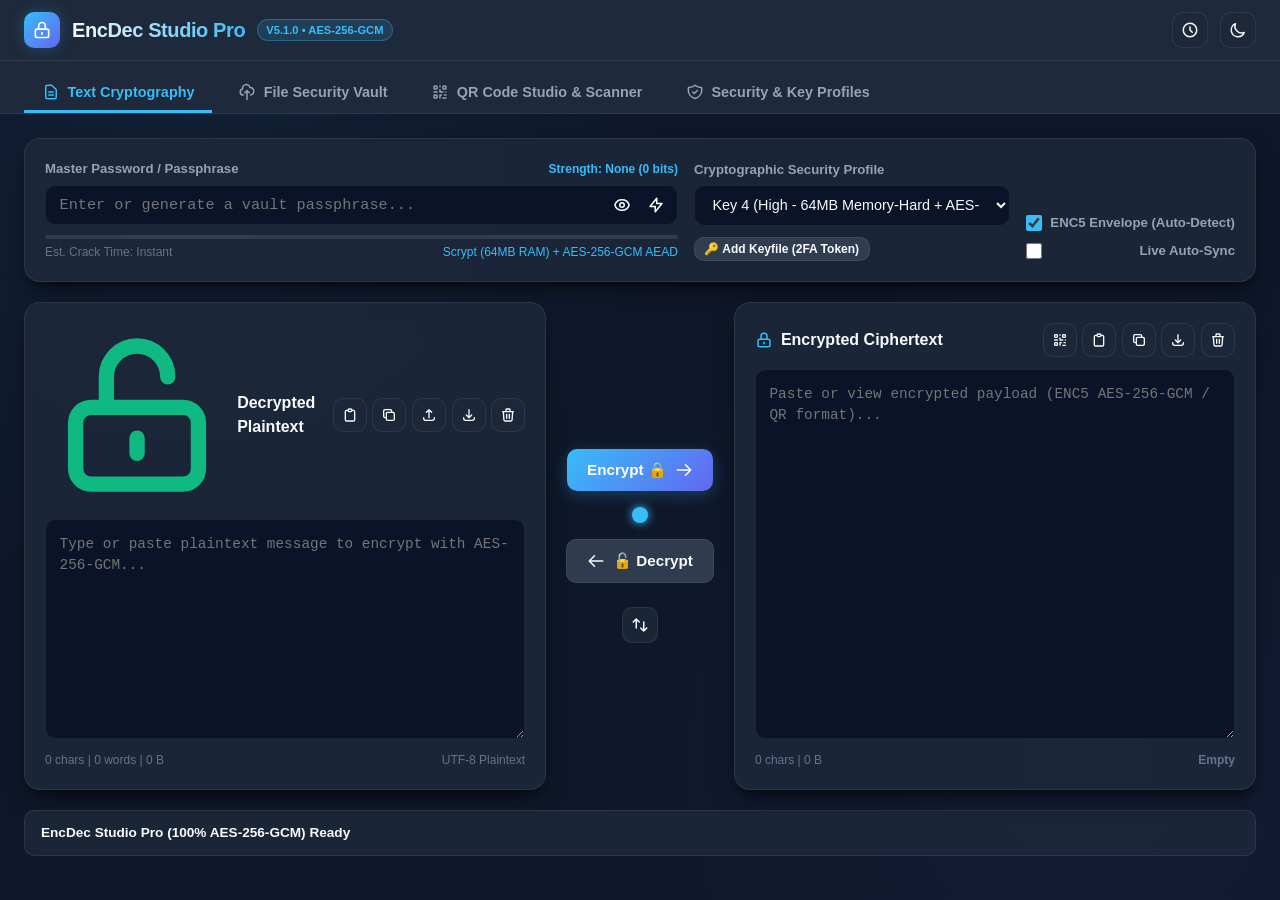
==== commit a35818fb: "Add files via upload" ====
--- a/encdec_standalone.html
+++ b/encdec_standalone.html
@@ -784,7 +784,7 @@
       <div>
         <h1 class="brand-title">EncDec Studio Pro</h1>
       </div>
-      <span class="app-badge">Vault • AES-256-GCM</span>
+      <span class="app-badge">v5.1.0 • AES-256-GCM</span>
     </div>
     
     <div class="header-actions">
@@ -1206,10 +1206,10 @@
   <!-- Toast Notification Container -->
   <div id="toastContainer" class="toast-container"></div>
 
-  <!-- Bundled Standalone Scripts -->
-  <script>
+  <!-- Scripts -->
+      <script>
 /**
- * EncDec Pro Crypto Engine v5.0 (JavaScript / Web Crypto API)
+ * EncDec Pro Crypto Engine v5.1.0 (JavaScript / Web Crypto API)
  * =========================================================================
  * 100% Unified Military-Grade Cryptography Architecture:
  * - All 10 Key Profiles (Key 1 to Key 10) use AES-256-GCM AEAD (256-bit Key, 96-bit Nonce, 128-bit Auth Tag)
@@ -1799,16 +1799,16 @@
     // =========================================================================
 
     async function encryptFileBytes(fileBytes, password, keyType = "Key 4", progressCb = null, keyfileBytes = null, filename = "file.dat") {
-        if (progressCb) progressCb(15, "Initializing memory-hard key derivation...");
+        if (typeof progressCb === "function") progressCb(15, "Initializing memory-hard key derivation...");
         const config = getKeyConfig(keyType);
         const cryptoInstance = getCrypto();
         const salt = cryptoInstance.getRandomValues(new Uint8Array(config.saltLength));
         const derivedKey = await deriveMasterKey(password, salt, config, keyfileBytes, 32);
 
-        if (progressCb) progressCb(45, "Encrypting file data with AES-256-GCM AEAD...");
+        if (typeof progressCb === "function") progressCb(45, "Encrypting file data with AES-256-GCM AEAD...");
         const { nonce, ciphertext } = await encryptAesGcm(fileBytes, derivedKey);
 
-        if (progressCb) progressCb(80, "Assembling quantum-resistant ENC5F container...");
+        if (typeof progressCb === "function") progressCb(80, "Assembling quantum-resistant ENC5F container...");
         const metadata = {
             v: 2,
             kdf: "scrypt",
@@ -1831,12 +1831,12 @@
         out.set(metaBytes, 10);
         out.set(ciphertext, 10 + metaBytes.length);
 
-        if (progressCb) progressCb(100, "File encryption complete!");
+        if (typeof progressCb === "function") progressCb(100, "File encryption complete!");
         return out;
     }
 
     async function decryptFileBytes(fileBytes, password, fallbackKey = "Key 4", progressCb = null, keyfileBytes = null) {
-        if (progressCb) progressCb(10, "Inspecting container header...");
+        if (typeof progressCb === "function") progressCb(10, "Inspecting container header...");
 
         let isV5 = false;
         let isV4 = false;
@@ -1870,13 +1870,13 @@
             const cipherBytes = fileBytes.subarray(10 + metaLen);
             const config = getKeyConfig(metadata.alias || fallbackKey);
 
-            if (progressCb) progressCb(40, `Computing memory-hard key (${config.alias})...`);
+            if (typeof progressCb === "function") progressCb(40, `Computing memory-hard key (${config.alias})...`);
             const derivedKey = await deriveMasterKey(password, salt, config, keyfileBytes, 32);
 
-            if (progressCb) progressCb(75, "Authenticating AEAD payload...");
+            if (typeof progressCb === "function") progressCb(75, "Authenticating AEAD payload...");
             const decryptedBytes = await decryptAesGcm(cipherBytes, derivedKey, nonce);
 
-            if (progressCb) progressCb(100, "File decryption complete!");
+            if (typeof progressCb === "function") progressCb(100, "File decryption complete!");
             return {
                 success: true,
                 decryptedBytes: decryptedBytes,
@@ -1900,13 +1900,13 @@
             const fernetTokenBytes = fileBytes.subarray(offset);
             const iters = LEGACY_PBKDF2_MAP[alias] || 200000;
 
-            if (progressCb) progressCb(45, `Deriving legacy key for ${alias}...`);
+            if (typeof progressCb === "function") progressCb(45, `Deriving legacy key for ${alias}...`);
             const legacyKey = await pbkdf2Sha256(new TextEncoder().encode(password), salt, iters, 32);
 
-            if (progressCb) progressCb(75, "Verifying HMAC signature...");
+            if (typeof progressCb === "function") progressCb(75, "Verifying HMAC signature...");
             const decryptedBytes = await decryptFernetToken(fernetTokenBytes, legacyKey);
 
-            if (progressCb) progressCb(100, "File decryption complete!");
+            if (typeof progressCb === "function") progressCb(100, "File decryption complete!");
             return {
                 success: true,
                 decryptedBytes: decryptedBytes,
@@ -2104,8 +2104,8 @@
     };
 }));
 
-  </script>
-  <script>
+    </script>
+    <script>
 /**
  * Lightweight, robust, self-contained QR Code Generator in pure JavaScript.
  * Supports Versions 1-40, Error Correction Levels L, M, Q, H, Byte mode, SVG and Canvas rendering.
@@ -2116,7 +2116,9 @@
     } else if (typeof module === 'object' && module.exports) {
         module.exports = factory();
     } else {
-        root.QRCode = factory();
+        var qrLib = factory();
+        root.QRCode = qrLib;
+        root.QRGenerator = qrLib;
     }
 }(typeof self !== 'undefined' ? self : this, function() {
 
@@ -2606,54 +2608,154 @@
             version: version,
             matrix: mat,
             getModule: function(r, c) { return mat[r][c] === 1; },
-            toSVG: function(cellSize, margin) {
-                cellSize = cellSize || 6;
-                margin = margin !== undefined ? margin : 4;
-                var fullSize = (size + margin * 2) * cellSize;
-                var svg = ['<svg xmlns="http://www.w3.org/2000/svg" viewBox="0 0 ' + fullSize + ' ' + fullSize + '" width="' + fullSize + '" height="' + fullSize + '">'];
-                svg.push('<rect width="100%" height="100%" fill="#ffffff"/>');
-                var pathData = [];
-                for (var r = 0; r < size; r++) {
-                    for (var c = 0; c < size; c++) {
-                        if (mat[r][c] === 1) {
-                            var x = (c + margin) * cellSize;
-                            var y = (r + margin) * cellSize;
-                            pathData.push('M' + x + ',' + y + 'h' + cellSize + 'v' + cellSize + 'h-' + cellSize + 'z');
-                        }
+            toSVG: function(cellSizeOrOptions, margin) {
+                var opts = typeof cellSizeOrOptions === 'object' ? cellSizeOrOptions : { cellSize: cellSizeOrOptions, margin: margin };
+                return createSvg(data, opts);
+            },
+            toCanvas: function(canvas, cellSizeOrOptions, margin) {
+                var opts = typeof cellSizeOrOptions === 'object' ? cellSizeOrOptions : { cellSize: cellSizeOrOptions, margin: margin };
+                return drawToCanvas(data, canvas, opts);
+            }
+        };
+    }
+
+    function drawToCanvas(data, canvas, options) {
+        if (!canvas) {
+            throw new Error("Target canvas element is required for drawToCanvas");
+        }
+        var opts = {};
+        if (typeof options === 'number') {
+            opts.size = options;
+        } else if (options && typeof options === 'object') {
+            opts = options;
+        }
+
+        var margin = opts.margin !== undefined ? opts.margin : 4;
+        var colorDark = opts.colorDark || opts.dark || '#000000';
+        var colorLight = opts.colorLight || opts.light || '#ffffff';
+        var ecLevel = opts.errorCorrectionLevel || opts.ecLevel || 'L';
+
+        var qr = generate(data, ecLevel);
+        var size = qr.size;
+        var mat = qr.matrix;
+        var totalModules = size + margin * 2;
+
+        var targetSize;
+        var cellSize;
+
+        if (opts.size) {
+            targetSize = opts.size;
+            cellSize = targetSize / totalModules;
+            canvas.width = targetSize;
+            canvas.height = targetSize;
+        } else if (opts.cellSize) {
+            cellSize = opts.cellSize;
+            targetSize = totalModules * cellSize;
+            canvas.width = targetSize;
+            canvas.height = targetSize;
+        } else {
+            cellSize = 6;
+            targetSize = totalModules * cellSize;
+            canvas.width = targetSize;
+            canvas.height = targetSize;
+        }
+
+        var ctx = canvas.getContext('2d');
+        if (ctx) {
+            ctx.fillStyle = colorLight;
+            ctx.fillRect(0, 0, canvas.width, canvas.height);
+
+            ctx.fillStyle = colorDark;
+            for (var r = 0; r < size; r++) {
+                for (var c = 0; c < size; c++) {
+                    if (mat[r][c] === 1) {
+                        var x = Math.round((c + margin) * cellSize);
+                        var y = Math.round((r + margin) * cellSize);
+                        var w = Math.round((c + margin + 1) * cellSize) - x;
+                        var h = Math.round((r + margin + 1) * cellSize) - y;
+                        ctx.fillRect(x, y, w, h);
                     }
                 }
-                svg.push('<path d="' + pathData.join('') + '" fill="#000000"/>');
-                svg.push('</svg>');
-                return svg.join('');
-            },
-            toCanvas: function(canvas, cellSize, margin) {
-                cellSize = cellSize || 6;
-                margin = margin !== undefined ? margin : 4;
-                var fullSize = (size + margin * 2) * cellSize;
-                canvas.width = fullSize;
-                canvas.height = fullSize;
-                var ctx = canvas.getContext('2d');
-                ctx.fillStyle = '#ffffff';
-                ctx.fillRect(0, 0, fullSize, fullSize);
-                ctx.fillStyle = '#000000';
-                for (var r = 0; r < size; r++) {
-                    for (var c = 0; c < size; c++) {
-                        if (mat[r][c] === 1) {
-                            ctx.fillRect((c + margin) * cellSize, (r + margin) * cellSize, cellSize, cellSize);
-                        }
-                    }
-                }
-            }
-        };
+            }
+        }
+        return qr;
+    }
+
+    function createSvg(data, sizeOrOptions, options) {
+        var opts = {};
+        if (typeof sizeOrOptions === 'number') {
+            opts.size = sizeOrOptions;
+            if (options && typeof options === 'object') {
+                opts = Object.assign({}, options, opts);
+            }
+        } else if (sizeOrOptions && typeof sizeOrOptions === 'object') {
+            opts = sizeOrOptions;
+        } else if (options && typeof options === 'object') {
+            opts = options;
+        }
+
+        var margin = opts.margin !== undefined ? opts.margin : 4;
+        var colorDark = opts.colorDark || opts.dark || '#000000';
+        var colorLight = opts.colorLight || opts.light || '#ffffff';
+        var ecLevel = opts.errorCorrectionLevel || opts.ecLevel || 'L';
+
+        var qr = generate(data, ecLevel);
+        var size = qr.size;
+        var mat = qr.matrix;
+        var totalModules = size + margin * 2;
+
+        var targetSize;
+        var cellSize;
+
+        if (opts.size) {
+            targetSize = opts.size;
+            cellSize = targetSize / totalModules;
+        } else if (opts.cellSize) {
+            cellSize = opts.cellSize;
+            targetSize = totalModules * cellSize;
+        } else {
+            cellSize = 6;
+            targetSize = totalModules * cellSize;
+        }
+
+        var svg = [
+            '<svg xmlns="http://www.w3.org/2000/svg" viewBox="0 0 ' + targetSize + ' ' + targetSize + '" width="' + targetSize + '" height="' + targetSize + '">'
+        ];
+        svg.push('<rect width="100%" height="100%" fill="' + colorLight + '"/>');
+        var pathData = [];
+        for (var r = 0; r < size; r++) {
+            for (var c = 0; c < size; c++) {
+                if (mat[r][c] === 1) {
+                    var x = (c + margin) * cellSize;
+                    var y = (r + margin) * cellSize;
+                    pathData.push('M' + x.toFixed(2) + ',' + y.toFixed(2) + 'h' + cellSize.toFixed(2) + 'v' + cellSize.toFixed(2) + 'h-' + cellSize.toFixed(2) + 'z');
+                }
+            }
+        }
+        svg.push('<path d="' + pathData.join('') + '" fill="' + colorDark + '"/>');
+        svg.push('</svg>');
+        return svg.join('');
+    }
+
+    function toDataURL(data, options) {
+        if (typeof document === 'undefined') {
+            throw new Error("toDataURL requires a DOM/browser environment");
+        }
+        var canvas = document.createElement('canvas');
+        drawToCanvas(data, canvas, options);
+        return canvas.toDataURL('image/png');
     }
 
     return {
-        generate: generate
+        generate: generate,
+        drawToCanvas: drawToCanvas,
+        createSvg: createSvg,
+        toDataURL: toDataURL
     };
 }));
 
-  </script>
-  <script>
+    </script>
+    <script>
 /**
  * EncDec Studio Pro — Advanced QR Code Scanner & Decoder Module
  * ==========================================================================
@@ -3570,15 +3672,17 @@
         // 2. Pure JS Client-Side QR Decoder (Zero Dependencies)
         try {
             let imgData = null;
+            let canvas = null;
             if (typeof ImageData !== 'undefined' && canvasOrImage instanceof ImageData) {
                 imgData = canvasOrImage;
-            } else if (canvasOrImage instanceof HTMLCanvasElement) {
-                const ctx = canvasOrImage.getContext('2d', { willReadFrequently: true });
-                if (ctx && canvasOrImage.width > 0 && canvasOrImage.height > 0) {
-                    imgData = ctx.getImageData(0, 0, canvasOrImage.width, canvasOrImage.height);
+            } else if (typeof HTMLCanvasElement !== 'undefined' && canvasOrImage instanceof HTMLCanvasElement) {
+                canvas = canvasOrImage;
+                const ctx = canvas.getContext('2d', { willReadFrequently: true });
+                if (ctx && canvas.width > 0 && canvas.height > 0) {
+                    imgData = ctx.getImageData(0, 0, canvas.width, canvas.height);
                 }
             } else if (typeof document !== 'undefined' && (canvasOrImage instanceof HTMLImageElement || canvasOrImage instanceof HTMLVideoElement)) {
-                const canvas = document.createElement('canvas');
+                canvas = document.createElement('canvas');
                 const w = canvasOrImage.naturalWidth || canvasOrImage.videoWidth || canvasOrImage.width;
                 const h = canvasOrImage.naturalHeight || canvasOrImage.videoHeight || canvasOrImage.height;
                 if (w > 0 && h > 0) {
@@ -3591,17 +3695,49 @@
             }
 
             if (imgData) {
-                const result = scanImageData(imgData);
+                let result = scanImageData(imgData);
                 if (result && result.rawValue) {
                     return result;
                 }
+
+                // Inversion check for inverted / dark-theme QR codes
+                const invertedData = new Uint8ClampedArray(imgData.data.length);
+                for (let i = 0; i < imgData.data.length; i += 4) {
+                    invertedData[i] = 255 - imgData.data[i];
+                    invertedData[i + 1] = 255 - imgData.data[i + 1];
+                    invertedData[i + 2] = 255 - imgData.data[i + 2];
+                    invertedData[i + 3] = imgData.data[i + 3];
+                }
+                const invertedImgData = { width: imgData.width, height: imgData.height, data: invertedData };
+                result = scanImageData(invertedImgData);
+                if (result && result.rawValue) {
+                    return result;
+                }
+
+                // Downscale large image if > 800px
+                if (canvas && (canvas.width > 800 || canvas.height > 800)) {
+                    const maxDim = 800;
+                    const scale = Math.min(maxDim / canvas.width, maxDim / canvas.height);
+                    const sw = Math.round(canvas.width * scale);
+                    const sh = Math.round(canvas.height * scale);
+                    const scaledCanvas = document.createElement('canvas');
+                    scaledCanvas.width = sw;
+                    scaledCanvas.height = sh;
+                    const sctx = scaledCanvas.getContext('2d', { willReadFrequently: true });
+                    sctx.drawImage(canvas, 0, 0, sw, sh);
+                    const scaledImgData = sctx.getImageData(0, 0, sw, sh);
+                    result = scanImageData(scaledImgData);
+                    if (result && result.rawValue) {
+                        return result;
+                    }
+                }
             }
         } catch (e) {
             // Fall through to backend fallback
         }
 
         // 3. Optional Server Backend API Fallback
-        if (typeof fetch !== 'undefined' && canvasOrImage instanceof HTMLCanvasElement) {
+        if (typeof fetch !== 'undefined' && typeof HTMLCanvasElement !== 'undefined' && canvasOrImage instanceof HTMLCanvasElement) {
             try {
                 const dataUrl = canvasOrImage.toDataURL('image/png');
                 const res = await fetch('/api/scan-qr', {
@@ -3686,7 +3822,6 @@
                 const vh = videoElement.videoHeight;
 
                 if (vw > 0 && vh > 0) {
-                    // Scale down large video frames for high-speed scanning
                     const maxDim = 800;
                     const scale = Math.min(1, maxDim / Math.max(vw, vh));
                     canvas.width = Math.round(vw * scale);
@@ -3717,15 +3852,47 @@
     }
 
     /**
-     * Scan an uploaded Image file or clipboard Blob
+     * Scan an uploaded Image file, Blob, or Canvas
      */
     async function scanImageFile(fileOrBlob) {
+        if (!fileOrBlob) {
+            throw new Error("No image file provided.");
+        }
+
+        // If it's already an HTMLCanvasElement
+        if (typeof HTMLCanvasElement !== 'undefined' && fileOrBlob instanceof HTMLCanvasElement) {
+            const res = await scanCanvas(fileOrBlob);
+            if (res && res.rawValue) return res.rawValue;
+            throw new Error("No QR code detected in the canvas.");
+        }
+
+        // If it's ImageData
+        if (typeof ImageData !== 'undefined' && fileOrBlob instanceof ImageData) {
+            const res = scanImageData(fileOrBlob);
+            if (res && res.rawValue) return res.rawValue;
+            throw new Error("No QR code detected in the image data.");
+        }
+
+        // Fast path: createImageBitmap (browser API)
+        if (typeof createImageBitmap === 'function' && typeof document !== 'undefined') {
+            try {
+                const bitmap = await createImageBitmap(fileOrBlob);
+                const canvas = document.createElement('canvas');
+                canvas.width = bitmap.width;
+                canvas.height = bitmap.height;
+                const ctx = canvas.getContext('2d', { willReadFrequently: true });
+                ctx.drawImage(bitmap, 0, 0);
+                const res = await scanCanvas(canvas);
+                if (res && res.rawValue) {
+                    return res.rawValue;
+                }
+            } catch (e) {
+                // Fallback to FileReader/Image
+            }
+        }
+
+        // Universal FileReader + Image element fallback
         return new Promise((resolve, reject) => {
-            if (!fileOrBlob) {
-                reject(new Error("No image file provided."));
-                return;
-            }
-
             const reader = new FileReader();
             reader.onload = async (e) => {
                 const img = new Image();
@@ -3766,10 +3933,10 @@
     };
 }));
 
-  </script>
-  <script>
+    </script>
+    <script>
 /**
- * EncDec Studio Pro — Advanced Application Controller (v5.0)
+ * EncDec Studio Pro — Advanced Application Controller (v5.1.0)
  * =========================================================================
  * Handles UI interactions, 10-Tier Web Crypto AES-256-GCM & Memory-Hard KDFs,
  * Keyfile 2-Factor authentication, QR Studio, File Security Vault, & Benchmarks.
@@ -4465,7 +4632,7 @@
             copyToClipboard(payload, "QR payload string copied");
         });
 
-        // QR Scanner
+        // QR Scanner Camera Controls
         el.startCameraBtn.addEventListener('click', () => {
             if (typeof QRScanner !== 'undefined') {
                 QRScanner.startCamera(el.cameraVideo, handleQrScanSuccess);
@@ -4482,25 +4649,118 @@
             }
         });
 
+        // QR Image Dropzone & File Input Click
         el.qrImageDropzone.addEventListener('click', () => el.qrImageInput.click());
         el.qrImageInput.addEventListener('change', async (e) => {
             if (e.target.files && e.target.files.length > 0) {
                 const file = e.target.files[0];
-                if (typeof QRScanner !== 'undefined') {
-                    const result = await QRScanner.scanImageFile(file);
-                    if (result) handleQrScanSuccess(result);
-                    else showToast("No QR code detected in image", "warning");
-                }
+                await processQrImageFile(file);
+                el.qrImageInput.value = '';
             }
         });
 
-        el.sendScanToDecryptBtn.addEventListener('click', () => {
-            el.cipherTextInput.value = el.qrScanResultText.textContent;
+        // Drag & Drop on QR Dropzone
+        el.qrImageDropzone.addEventListener('dragover', (e) => {
+            e.preventDefault();
+            e.stopPropagation();
+            el.qrImageDropzone.classList.add('dragover');
+        });
+
+        el.qrImageDropzone.addEventListener('dragleave', (e) => {
+            e.preventDefault();
+            e.stopPropagation();
+            el.qrImageDropzone.classList.remove('dragover');
+        });
+
+        el.qrImageDropzone.addEventListener('drop', async (e) => {
+            e.preventDefault();
+            e.stopPropagation();
+            el.qrImageDropzone.classList.remove('dragover');
+            if (e.dataTransfer && e.dataTransfer.files && e.dataTransfer.files.length > 0) {
+                const file = e.dataTransfer.files[0];
+                await processQrImageFile(file);
+            }
+        });
+
+        // Global Paste (Ctrl+V) listener for images & QR strings
+        window.addEventListener('paste', async (e) => {
+            const items = (e.clipboardData || window.clipboardData)?.items;
+            let imageBlob = null;
+
+            if (items) {
+                for (let i = 0; i < items.length; i++) {
+                    if (items[i].type && items[i].type.indexOf('image') !== -1) {
+                        imageBlob = items[i].getAsFile();
+                        break;
+                    }
+                }
+            }
+
+            if (!imageBlob && e.clipboardData && e.clipboardData.files && e.clipboardData.files.length > 0) {
+                for (let i = 0; i < e.clipboardData.files.length; i++) {
+                    if (e.clipboardData.files[i].type && e.clipboardData.files[i].type.startsWith('image/')) {
+                        imageBlob = e.clipboardData.files[i];
+                        break;
+                    }
+                }
+            }
+
+            if (imageBlob) {
+                e.preventDefault();
+                showToast("Scanning pasted image for QR code...", "info");
+                const success = await processQrImageFile(imageBlob);
+                if (success) {
+                    switchTab('qr');
+                }
+                return;
+            }
+
+            // If pasting text while on the QR tab and not focusing another input
+            const activeTab = document.querySelector('.nav-tab.active')?.getAttribute('data-tab');
+            const targetTag = e.target ? e.target.tagName : '';
+            const isTextEditable = targetTag === 'TEXTAREA' || targetTag === 'INPUT';
+
+            if (activeTab === 'qr' && (!isTextEditable || e.target === el.qrImageDropzone)) {
+                const text = e.clipboardData?.getData('text/plain')?.trim();
+                if (text && (text.startsWith('ENC5:') || text.startsWith('ENC4:') || text.length > 20)) {
+                    e.preventDefault();
+                    handleQrScanSuccess(text);
+                }
+            }
+        });
+
+        // Send scan to decrypt box
+        el.sendScanToDecryptBtn.addEventListener('click', async () => {
+            const raw = el.qrScanResultText.textContent;
+            const normalized = await EncDecCrypto.normalizeScannedText(raw);
+            el.cipherTextInput.value = normalized;
             updateStats();
             updatePayloadBadge();
             switchTab('text');
             handleDecrypt();
         });
+    }
+
+    async function processQrImageFile(file) {
+        if (!file) return false;
+        if (typeof QRScanner === 'undefined') {
+            showToast("QR Scanner module is not loaded", "error");
+            return false;
+        }
+
+        try {
+            const result = await QRScanner.scanImageFile(file);
+            if (result) {
+                handleQrScanSuccess(result);
+                return true;
+            } else {
+                showToast("No QR code detected in the image", "warning");
+                return false;
+            }
+        } catch (err) {
+            showToast(err.message || "No QR code detected in the image", "warning");
+            return false;
+        }
     }
 
     async function getQrPayload() {
@@ -4789,6 +5049,6 @@
     }
 })();
 
-  </script>
+    </script>
 </body>
 </html>
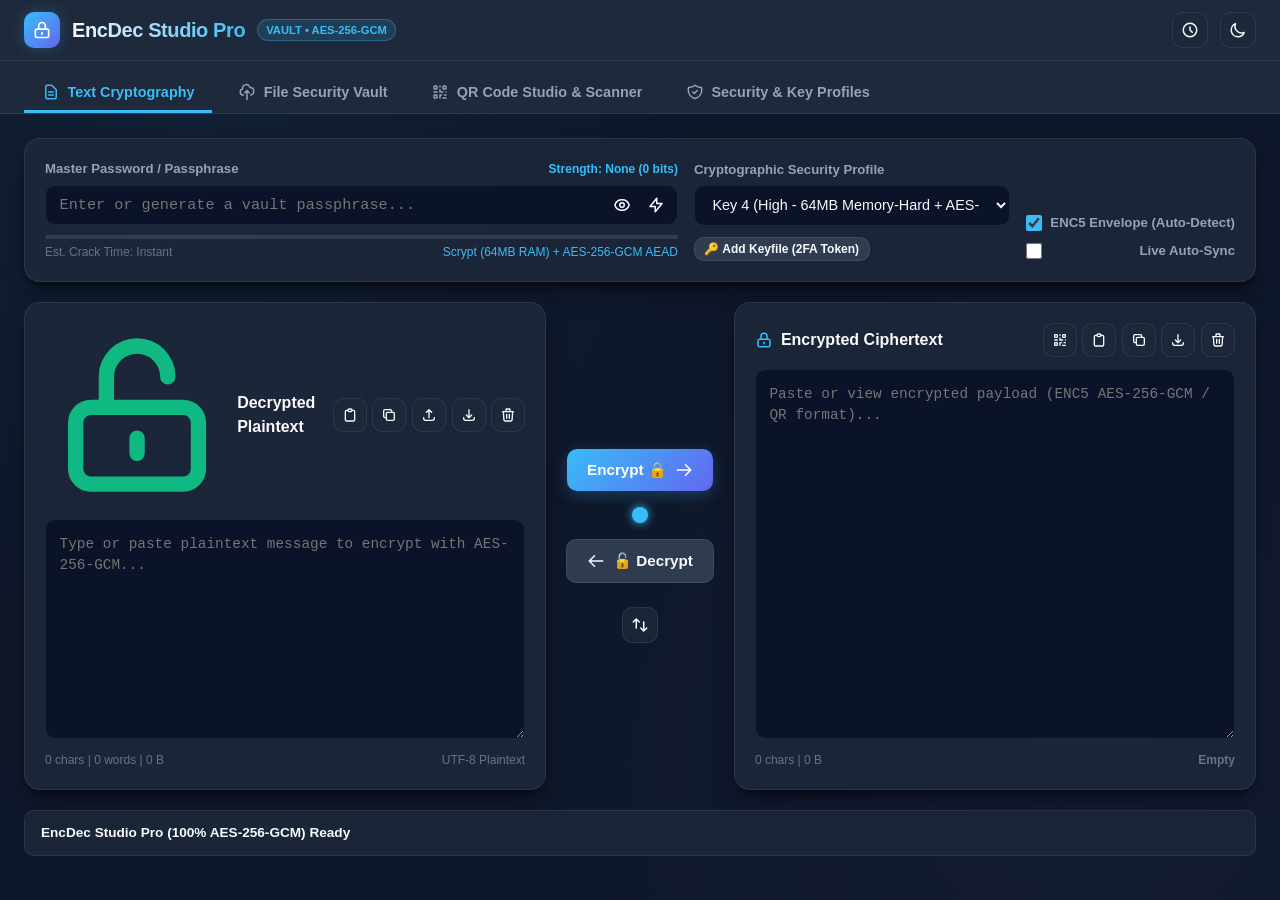
==== commit 938b40dd: "Add files via upload" ====
--- a/encdec_standalone.html
+++ b/encdec_standalone.html
@@ -784,7 +784,7 @@
       <div>
         <h1 class="brand-title">EncDec Studio Pro</h1>
       </div>
-      <span class="app-badge">v5.1.0 • AES-256-GCM</span>
+      <span class="app-badge">Vault • AES-256-GCM</span>
     </div>
     
     <div class="header-actions">
@@ -1206,10 +1206,10 @@
   <!-- Toast Notification Container -->
   <div id="toastContainer" class="toast-container"></div>
 
-  <!-- Scripts -->
-      <script>
+  <!-- Bundled Standalone Scripts -->
+  <script>
 /**
- * EncDec Pro Crypto Engine v5.1.0 (JavaScript / Web Crypto API)
+ * EncDec Pro Crypto Engine v5.0 (JavaScript / Web Crypto API)
  * =========================================================================
  * 100% Unified Military-Grade Cryptography Architecture:
  * - All 10 Key Profiles (Key 1 to Key 10) use AES-256-GCM AEAD (256-bit Key, 96-bit Nonce, 128-bit Auth Tag)
@@ -1799,16 +1799,16 @@
     // =========================================================================
 
     async function encryptFileBytes(fileBytes, password, keyType = "Key 4", progressCb = null, keyfileBytes = null, filename = "file.dat") {
-        if (typeof progressCb === "function") progressCb(15, "Initializing memory-hard key derivation...");
+        if (progressCb) progressCb(15, "Initializing memory-hard key derivation...");
         const config = getKeyConfig(keyType);
         const cryptoInstance = getCrypto();
         const salt = cryptoInstance.getRandomValues(new Uint8Array(config.saltLength));
         const derivedKey = await deriveMasterKey(password, salt, config, keyfileBytes, 32);
 
-        if (typeof progressCb === "function") progressCb(45, "Encrypting file data with AES-256-GCM AEAD...");
+        if (progressCb) progressCb(45, "Encrypting file data with AES-256-GCM AEAD...");
         const { nonce, ciphertext } = await encryptAesGcm(fileBytes, derivedKey);
 
-        if (typeof progressCb === "function") progressCb(80, "Assembling quantum-resistant ENC5F container...");
+        if (progressCb) progressCb(80, "Assembling quantum-resistant ENC5F container...");
         const metadata = {
             v: 2,
             kdf: "scrypt",
@@ -1831,12 +1831,12 @@
         out.set(metaBytes, 10);
         out.set(ciphertext, 10 + metaBytes.length);
 
-        if (typeof progressCb === "function") progressCb(100, "File encryption complete!");
+        if (progressCb) progressCb(100, "File encryption complete!");
         return out;
     }
 
     async function decryptFileBytes(fileBytes, password, fallbackKey = "Key 4", progressCb = null, keyfileBytes = null) {
-        if (typeof progressCb === "function") progressCb(10, "Inspecting container header...");
+        if (progressCb) progressCb(10, "Inspecting container header...");
 
         let isV5 = false;
         let isV4 = false;
@@ -1870,13 +1870,13 @@
             const cipherBytes = fileBytes.subarray(10 + metaLen);
             const config = getKeyConfig(metadata.alias || fallbackKey);
 
-            if (typeof progressCb === "function") progressCb(40, `Computing memory-hard key (${config.alias})...`);
+            if (progressCb) progressCb(40, `Computing memory-hard key (${config.alias})...`);
             const derivedKey = await deriveMasterKey(password, salt, config, keyfileBytes, 32);
 
-            if (typeof progressCb === "function") progressCb(75, "Authenticating AEAD payload...");
+            if (progressCb) progressCb(75, "Authenticating AEAD payload...");
             const decryptedBytes = await decryptAesGcm(cipherBytes, derivedKey, nonce);
 
-            if (typeof progressCb === "function") progressCb(100, "File decryption complete!");
+            if (progressCb) progressCb(100, "File decryption complete!");
             return {
                 success: true,
                 decryptedBytes: decryptedBytes,
@@ -1900,13 +1900,13 @@
             const fernetTokenBytes = fileBytes.subarray(offset);
             const iters = LEGACY_PBKDF2_MAP[alias] || 200000;
 
-            if (typeof progressCb === "function") progressCb(45, `Deriving legacy key for ${alias}...`);
+            if (progressCb) progressCb(45, `Deriving legacy key for ${alias}...`);
             const legacyKey = await pbkdf2Sha256(new TextEncoder().encode(password), salt, iters, 32);
 
-            if (typeof progressCb === "function") progressCb(75, "Verifying HMAC signature...");
+            if (progressCb) progressCb(75, "Verifying HMAC signature...");
             const decryptedBytes = await decryptFernetToken(fernetTokenBytes, legacyKey);
 
-            if (typeof progressCb === "function") progressCb(100, "File decryption complete!");
+            if (progressCb) progressCb(100, "File decryption complete!");
             return {
                 success: true,
                 decryptedBytes: decryptedBytes,
@@ -2104,8 +2104,8 @@
     };
 }));
 
-    </script>
-    <script>
+  </script>
+  <script>
 /**
  * Lightweight, robust, self-contained QR Code Generator in pure JavaScript.
  * Supports Versions 1-40, Error Correction Levels L, M, Q, H, Byte mode, SVG and Canvas rendering.
@@ -2116,9 +2116,7 @@
     } else if (typeof module === 'object' && module.exports) {
         module.exports = factory();
     } else {
-        var qrLib = factory();
-        root.QRCode = qrLib;
-        root.QRGenerator = qrLib;
+        root.QRCode = factory();
     }
 }(typeof self !== 'undefined' ? self : this, function() {
 
@@ -2608,154 +2606,54 @@
             version: version,
             matrix: mat,
             getModule: function(r, c) { return mat[r][c] === 1; },
-            toSVG: function(cellSizeOrOptions, margin) {
-                var opts = typeof cellSizeOrOptions === 'object' ? cellSizeOrOptions : { cellSize: cellSizeOrOptions, margin: margin };
-                return createSvg(data, opts);
+            toSVG: function(cellSize, margin) {
+                cellSize = cellSize || 6;
+                margin = margin !== undefined ? margin : 4;
+                var fullSize = (size + margin * 2) * cellSize;
+                var svg = ['<svg xmlns="http://www.w3.org/2000/svg" viewBox="0 0 ' + fullSize + ' ' + fullSize + '" width="' + fullSize + '" height="' + fullSize + '">'];
+                svg.push('<rect width="100%" height="100%" fill="#ffffff"/>');
+                var pathData = [];
+                for (var r = 0; r < size; r++) {
+                    for (var c = 0; c < size; c++) {
+                        if (mat[r][c] === 1) {
+                            var x = (c + margin) * cellSize;
+                            var y = (r + margin) * cellSize;
+                            pathData.push('M' + x + ',' + y + 'h' + cellSize + 'v' + cellSize + 'h-' + cellSize + 'z');
+                        }
+                    }
+                }
+                svg.push('<path d="' + pathData.join('') + '" fill="#000000"/>');
+                svg.push('</svg>');
+                return svg.join('');
             },
-            toCanvas: function(canvas, cellSizeOrOptions, margin) {
-                var opts = typeof cellSizeOrOptions === 'object' ? cellSizeOrOptions : { cellSize: cellSizeOrOptions, margin: margin };
-                return drawToCanvas(data, canvas, opts);
+            toCanvas: function(canvas, cellSize, margin) {
+                cellSize = cellSize || 6;
+                margin = margin !== undefined ? margin : 4;
+                var fullSize = (size + margin * 2) * cellSize;
+                canvas.width = fullSize;
+                canvas.height = fullSize;
+                var ctx = canvas.getContext('2d');
+                ctx.fillStyle = '#ffffff';
+                ctx.fillRect(0, 0, fullSize, fullSize);
+                ctx.fillStyle = '#000000';
+                for (var r = 0; r < size; r++) {
+                    for (var c = 0; c < size; c++) {
+                        if (mat[r][c] === 1) {
+                            ctx.fillRect((c + margin) * cellSize, (r + margin) * cellSize, cellSize, cellSize);
+                        }
+                    }
+                }
             }
         };
     }
 
-    function drawToCanvas(data, canvas, options) {
-        if (!canvas) {
-            throw new Error("Target canvas element is required for drawToCanvas");
-        }
-        var opts = {};
-        if (typeof options === 'number') {
-            opts.size = options;
-        } else if (options && typeof options === 'object') {
-            opts = options;
-        }
-
-        var margin = opts.margin !== undefined ? opts.margin : 4;
-        var colorDark = opts.colorDark || opts.dark || '#000000';
-        var colorLight = opts.colorLight || opts.light || '#ffffff';
-        var ecLevel = opts.errorCorrectionLevel || opts.ecLevel || 'L';
-
-        var qr = generate(data, ecLevel);
-        var size = qr.size;
-        var mat = qr.matrix;
-        var totalModules = size + margin * 2;
-
-        var targetSize;
-        var cellSize;
-
-        if (opts.size) {
-            targetSize = opts.size;
-            cellSize = targetSize / totalModules;
-            canvas.width = targetSize;
-            canvas.height = targetSize;
-        } else if (opts.cellSize) {
-            cellSize = opts.cellSize;
-            targetSize = totalModules * cellSize;
-            canvas.width = targetSize;
-            canvas.height = targetSize;
-        } else {
-            cellSize = 6;
-            targetSize = totalModules * cellSize;
-            canvas.width = targetSize;
-            canvas.height = targetSize;
-        }
-
-        var ctx = canvas.getContext('2d');
-        if (ctx) {
-            ctx.fillStyle = colorLight;
-            ctx.fillRect(0, 0, canvas.width, canvas.height);
-
-            ctx.fillStyle = colorDark;
-            for (var r = 0; r < size; r++) {
-                for (var c = 0; c < size; c++) {
-                    if (mat[r][c] === 1) {
-                        var x = Math.round((c + margin) * cellSize);
-                        var y = Math.round((r + margin) * cellSize);
-                        var w = Math.round((c + margin + 1) * cellSize) - x;
-                        var h = Math.round((r + margin + 1) * cellSize) - y;
-                        ctx.fillRect(x, y, w, h);
-                    }
-                }
-            }
-        }
-        return qr;
-    }
-
-    function createSvg(data, sizeOrOptions, options) {
-        var opts = {};
-        if (typeof sizeOrOptions === 'number') {
-            opts.size = sizeOrOptions;
-            if (options && typeof options === 'object') {
-                opts = Object.assign({}, options, opts);
-            }
-        } else if (sizeOrOptions && typeof sizeOrOptions === 'object') {
-            opts = sizeOrOptions;
-        } else if (options && typeof options === 'object') {
-            opts = options;
-        }
-
-        var margin = opts.margin !== undefined ? opts.margin : 4;
-        var colorDark = opts.colorDark || opts.dark || '#000000';
-        var colorLight = opts.colorLight || opts.light || '#ffffff';
-        var ecLevel = opts.errorCorrectionLevel || opts.ecLevel || 'L';
-
-        var qr = generate(data, ecLevel);
-        var size = qr.size;
-        var mat = qr.matrix;
-        var totalModules = size + margin * 2;
-
-        var targetSize;
-        var cellSize;
-
-        if (opts.size) {
-            targetSize = opts.size;
-            cellSize = targetSize / totalModules;
-        } else if (opts.cellSize) {
-            cellSize = opts.cellSize;
-            targetSize = totalModules * cellSize;
-        } else {
-            cellSize = 6;
-            targetSize = totalModules * cellSize;
-        }
-
-        var svg = [
-            '<svg xmlns="http://www.w3.org/2000/svg" viewBox="0 0 ' + targetSize + ' ' + targetSize + '" width="' + targetSize + '" height="' + targetSize + '">'
-        ];
-        svg.push('<rect width="100%" height="100%" fill="' + colorLight + '"/>');
-        var pathData = [];
-        for (var r = 0; r < size; r++) {
-            for (var c = 0; c < size; c++) {
-                if (mat[r][c] === 1) {
-                    var x = (c + margin) * cellSize;
-                    var y = (r + margin) * cellSize;
-                    pathData.push('M' + x.toFixed(2) + ',' + y.toFixed(2) + 'h' + cellSize.toFixed(2) + 'v' + cellSize.toFixed(2) + 'h-' + cellSize.toFixed(2) + 'z');
-                }
-            }
-        }
-        svg.push('<path d="' + pathData.join('') + '" fill="' + colorDark + '"/>');
-        svg.push('</svg>');
-        return svg.join('');
-    }
-
-    function toDataURL(data, options) {
-        if (typeof document === 'undefined') {
-            throw new Error("toDataURL requires a DOM/browser environment");
-        }
-        var canvas = document.createElement('canvas');
-        drawToCanvas(data, canvas, options);
-        return canvas.toDataURL('image/png');
-    }
-
     return {
-        generate: generate,
-        drawToCanvas: drawToCanvas,
-        createSvg: createSvg,
-        toDataURL: toDataURL
+        generate: generate
     };
 }));
 
-    </script>
-    <script>
+  </script>
+  <script>
 /**
  * EncDec Studio Pro — Advanced QR Code Scanner & Decoder Module
  * ==========================================================================
@@ -3672,17 +3570,15 @@
         // 2. Pure JS Client-Side QR Decoder (Zero Dependencies)
         try {
             let imgData = null;
-            let canvas = null;
             if (typeof ImageData !== 'undefined' && canvasOrImage instanceof ImageData) {
                 imgData = canvasOrImage;
-            } else if (typeof HTMLCanvasElement !== 'undefined' && canvasOrImage instanceof HTMLCanvasElement) {
-                canvas = canvasOrImage;
-                const ctx = canvas.getContext('2d', { willReadFrequently: true });
-                if (ctx && canvas.width > 0 && canvas.height > 0) {
-                    imgData = ctx.getImageData(0, 0, canvas.width, canvas.height);
+            } else if (canvasOrImage instanceof HTMLCanvasElement) {
+                const ctx = canvasOrImage.getContext('2d', { willReadFrequently: true });
+                if (ctx && canvasOrImage.width > 0 && canvasOrImage.height > 0) {
+                    imgData = ctx.getImageData(0, 0, canvasOrImage.width, canvasOrImage.height);
                 }
             } else if (typeof document !== 'undefined' && (canvasOrImage instanceof HTMLImageElement || canvasOrImage instanceof HTMLVideoElement)) {
-                canvas = document.createElement('canvas');
+                const canvas = document.createElement('canvas');
                 const w = canvasOrImage.naturalWidth || canvasOrImage.videoWidth || canvasOrImage.width;
                 const h = canvasOrImage.naturalHeight || canvasOrImage.videoHeight || canvasOrImage.height;
                 if (w > 0 && h > 0) {
@@ -3695,49 +3591,17 @@
             }
 
             if (imgData) {
-                let result = scanImageData(imgData);
+                const result = scanImageData(imgData);
                 if (result && result.rawValue) {
                     return result;
                 }
-
-                // Inversion check for inverted / dark-theme QR codes
-                const invertedData = new Uint8ClampedArray(imgData.data.length);
-                for (let i = 0; i < imgData.data.length; i += 4) {
-                    invertedData[i] = 255 - imgData.data[i];
-                    invertedData[i + 1] = 255 - imgData.data[i + 1];
-                    invertedData[i + 2] = 255 - imgData.data[i + 2];
-                    invertedData[i + 3] = imgData.data[i + 3];
-                }
-                const invertedImgData = { width: imgData.width, height: imgData.height, data: invertedData };
-                result = scanImageData(invertedImgData);
-                if (result && result.rawValue) {
-                    return result;
-                }
-
-                // Downscale large image if > 800px
-                if (canvas && (canvas.width > 800 || canvas.height > 800)) {
-                    const maxDim = 800;
-                    const scale = Math.min(maxDim / canvas.width, maxDim / canvas.height);
-                    const sw = Math.round(canvas.width * scale);
-                    const sh = Math.round(canvas.height * scale);
-                    const scaledCanvas = document.createElement('canvas');
-                    scaledCanvas.width = sw;
-                    scaledCanvas.height = sh;
-                    const sctx = scaledCanvas.getContext('2d', { willReadFrequently: true });
-                    sctx.drawImage(canvas, 0, 0, sw, sh);
-                    const scaledImgData = sctx.getImageData(0, 0, sw, sh);
-                    result = scanImageData(scaledImgData);
-                    if (result && result.rawValue) {
-                        return result;
-                    }
-                }
             }
         } catch (e) {
             // Fall through to backend fallback
         }
 
         // 3. Optional Server Backend API Fallback
-        if (typeof fetch !== 'undefined' && typeof HTMLCanvasElement !== 'undefined' && canvasOrImage instanceof HTMLCanvasElement) {
+        if (typeof fetch !== 'undefined' && canvasOrImage instanceof HTMLCanvasElement) {
             try {
                 const dataUrl = canvasOrImage.toDataURL('image/png');
                 const res = await fetch('/api/scan-qr', {
@@ -3822,6 +3686,7 @@
                 const vh = videoElement.videoHeight;
 
                 if (vw > 0 && vh > 0) {
+                    // Scale down large video frames for high-speed scanning
                     const maxDim = 800;
                     const scale = Math.min(1, maxDim / Math.max(vw, vh));
                     canvas.width = Math.round(vw * scale);
@@ -3852,47 +3717,15 @@
     }
 
     /**
-     * Scan an uploaded Image file, Blob, or Canvas
+     * Scan an uploaded Image file or clipboard Blob
      */
     async function scanImageFile(fileOrBlob) {
-        if (!fileOrBlob) {
-            throw new Error("No image file provided.");
-        }
-
-        // If it's already an HTMLCanvasElement
-        if (typeof HTMLCanvasElement !== 'undefined' && fileOrBlob instanceof HTMLCanvasElement) {
-            const res = await scanCanvas(fileOrBlob);
-            if (res && res.rawValue) return res.rawValue;
-            throw new Error("No QR code detected in the canvas.");
-        }
-
-        // If it's ImageData
-        if (typeof ImageData !== 'undefined' && fileOrBlob instanceof ImageData) {
-            const res = scanImageData(fileOrBlob);
-            if (res && res.rawValue) return res.rawValue;
-            throw new Error("No QR code detected in the image data.");
-        }
-
-        // Fast path: createImageBitmap (browser API)
-        if (typeof createImageBitmap === 'function' && typeof document !== 'undefined') {
-            try {
-                const bitmap = await createImageBitmap(fileOrBlob);
-                const canvas = document.createElement('canvas');
-                canvas.width = bitmap.width;
-                canvas.height = bitmap.height;
-                const ctx = canvas.getContext('2d', { willReadFrequently: true });
-                ctx.drawImage(bitmap, 0, 0);
-                const res = await scanCanvas(canvas);
-                if (res && res.rawValue) {
-                    return res.rawValue;
-                }
-            } catch (e) {
-                // Fallback to FileReader/Image
-            }
-        }
-
-        // Universal FileReader + Image element fallback
         return new Promise((resolve, reject) => {
+            if (!fileOrBlob) {
+                reject(new Error("No image file provided."));
+                return;
+            }
+
             const reader = new FileReader();
             reader.onload = async (e) => {
                 const img = new Image();
@@ -3933,10 +3766,10 @@
     };
 }));
 
-    </script>
-    <script>
+  </script>
+  <script>
 /**
- * EncDec Studio Pro — Advanced Application Controller (v5.1.0)
+ * EncDec Studio Pro — Advanced Application Controller (v5.0)
  * =========================================================================
  * Handles UI interactions, 10-Tier Web Crypto AES-256-GCM & Memory-Hard KDFs,
  * Keyfile 2-Factor authentication, QR Studio, File Security Vault, & Benchmarks.
@@ -4632,7 +4465,7 @@
             copyToClipboard(payload, "QR payload string copied");
         });
 
-        // QR Scanner Camera Controls
+        // QR Scanner
         el.startCameraBtn.addEventListener('click', () => {
             if (typeof QRScanner !== 'undefined') {
                 QRScanner.startCamera(el.cameraVideo, handleQrScanSuccess);
@@ -4649,118 +4482,25 @@
             }
         });
 
-        // QR Image Dropzone & File Input Click
         el.qrImageDropzone.addEventListener('click', () => el.qrImageInput.click());
         el.qrImageInput.addEventListener('change', async (e) => {
             if (e.target.files && e.target.files.length > 0) {
                 const file = e.target.files[0];
-                await processQrImageFile(file);
-                el.qrImageInput.value = '';
+                if (typeof QRScanner !== 'undefined') {
+                    const result = await QRScanner.scanImageFile(file);
+                    if (result) handleQrScanSuccess(result);
+                    else showToast("No QR code detected in image", "warning");
+                }
             }
         });
 
-        // Drag & Drop on QR Dropzone
-        el.qrImageDropzone.addEventListener('dragover', (e) => {
-            e.preventDefault();
-            e.stopPropagation();
-            el.qrImageDropzone.classList.add('dragover');
-        });
-
-        el.qrImageDropzone.addEventListener('dragleave', (e) => {
-            e.preventDefault();
-            e.stopPropagation();
-            el.qrImageDropzone.classList.remove('dragover');
-        });
-
-        el.qrImageDropzone.addEventListener('drop', async (e) => {
-            e.preventDefault();
-            e.stopPropagation();
-            el.qrImageDropzone.classList.remove('dragover');
-            if (e.dataTransfer && e.dataTransfer.files && e.dataTransfer.files.length > 0) {
-                const file = e.dataTransfer.files[0];
-                await processQrImageFile(file);
-            }
-        });
-
-        // Global Paste (Ctrl+V) listener for images & QR strings
-        window.addEventListener('paste', async (e) => {
-            const items = (e.clipboardData || window.clipboardData)?.items;
-            let imageBlob = null;
-
-            if (items) {
-                for (let i = 0; i < items.length; i++) {
-                    if (items[i].type && items[i].type.indexOf('image') !== -1) {
-                        imageBlob = items[i].getAsFile();
-                        break;
-                    }
-                }
-            }
-
-            if (!imageBlob && e.clipboardData && e.clipboardData.files && e.clipboardData.files.length > 0) {
-                for (let i = 0; i < e.clipboardData.files.length; i++) {
-                    if (e.clipboardData.files[i].type && e.clipboardData.files[i].type.startsWith('image/')) {
-                        imageBlob = e.clipboardData.files[i];
-                        break;
-                    }
-                }
-            }
-
-            if (imageBlob) {
-                e.preventDefault();
-                showToast("Scanning pasted image for QR code...", "info");
-                const success = await processQrImageFile(imageBlob);
-                if (success) {
-                    switchTab('qr');
-                }
-                return;
-            }
-
-            // If pasting text while on the QR tab and not focusing another input
-            const activeTab = document.querySelector('.nav-tab.active')?.getAttribute('data-tab');
-            const targetTag = e.target ? e.target.tagName : '';
-            const isTextEditable = targetTag === 'TEXTAREA' || targetTag === 'INPUT';
-
-            if (activeTab === 'qr' && (!isTextEditable || e.target === el.qrImageDropzone)) {
-                const text = e.clipboardData?.getData('text/plain')?.trim();
-                if (text && (text.startsWith('ENC5:') || text.startsWith('ENC4:') || text.length > 20)) {
-                    e.preventDefault();
-                    handleQrScanSuccess(text);
-                }
-            }
-        });
-
-        // Send scan to decrypt box
-        el.sendScanToDecryptBtn.addEventListener('click', async () => {
-            const raw = el.qrScanResultText.textContent;
-            const normalized = await EncDecCrypto.normalizeScannedText(raw);
-            el.cipherTextInput.value = normalized;
+        el.sendScanToDecryptBtn.addEventListener('click', () => {
+            el.cipherTextInput.value = el.qrScanResultText.textContent;
             updateStats();
             updatePayloadBadge();
             switchTab('text');
             handleDecrypt();
         });
-    }
-
-    async function processQrImageFile(file) {
-        if (!file) return false;
-        if (typeof QRScanner === 'undefined') {
-            showToast("QR Scanner module is not loaded", "error");
-            return false;
-        }
-
-        try {
-            const result = await QRScanner.scanImageFile(file);
-            if (result) {
-                handleQrScanSuccess(result);
-                return true;
-            } else {
-                showToast("No QR code detected in the image", "warning");
-                return false;
-            }
-        } catch (err) {
-            showToast(err.message || "No QR code detected in the image", "warning");
-            return false;
-        }
     }
 
     async function getQrPayload() {
@@ -5049,6 +4789,6 @@
     }
 })();
 
-    </script>
+  </script>
 </body>
 </html>
